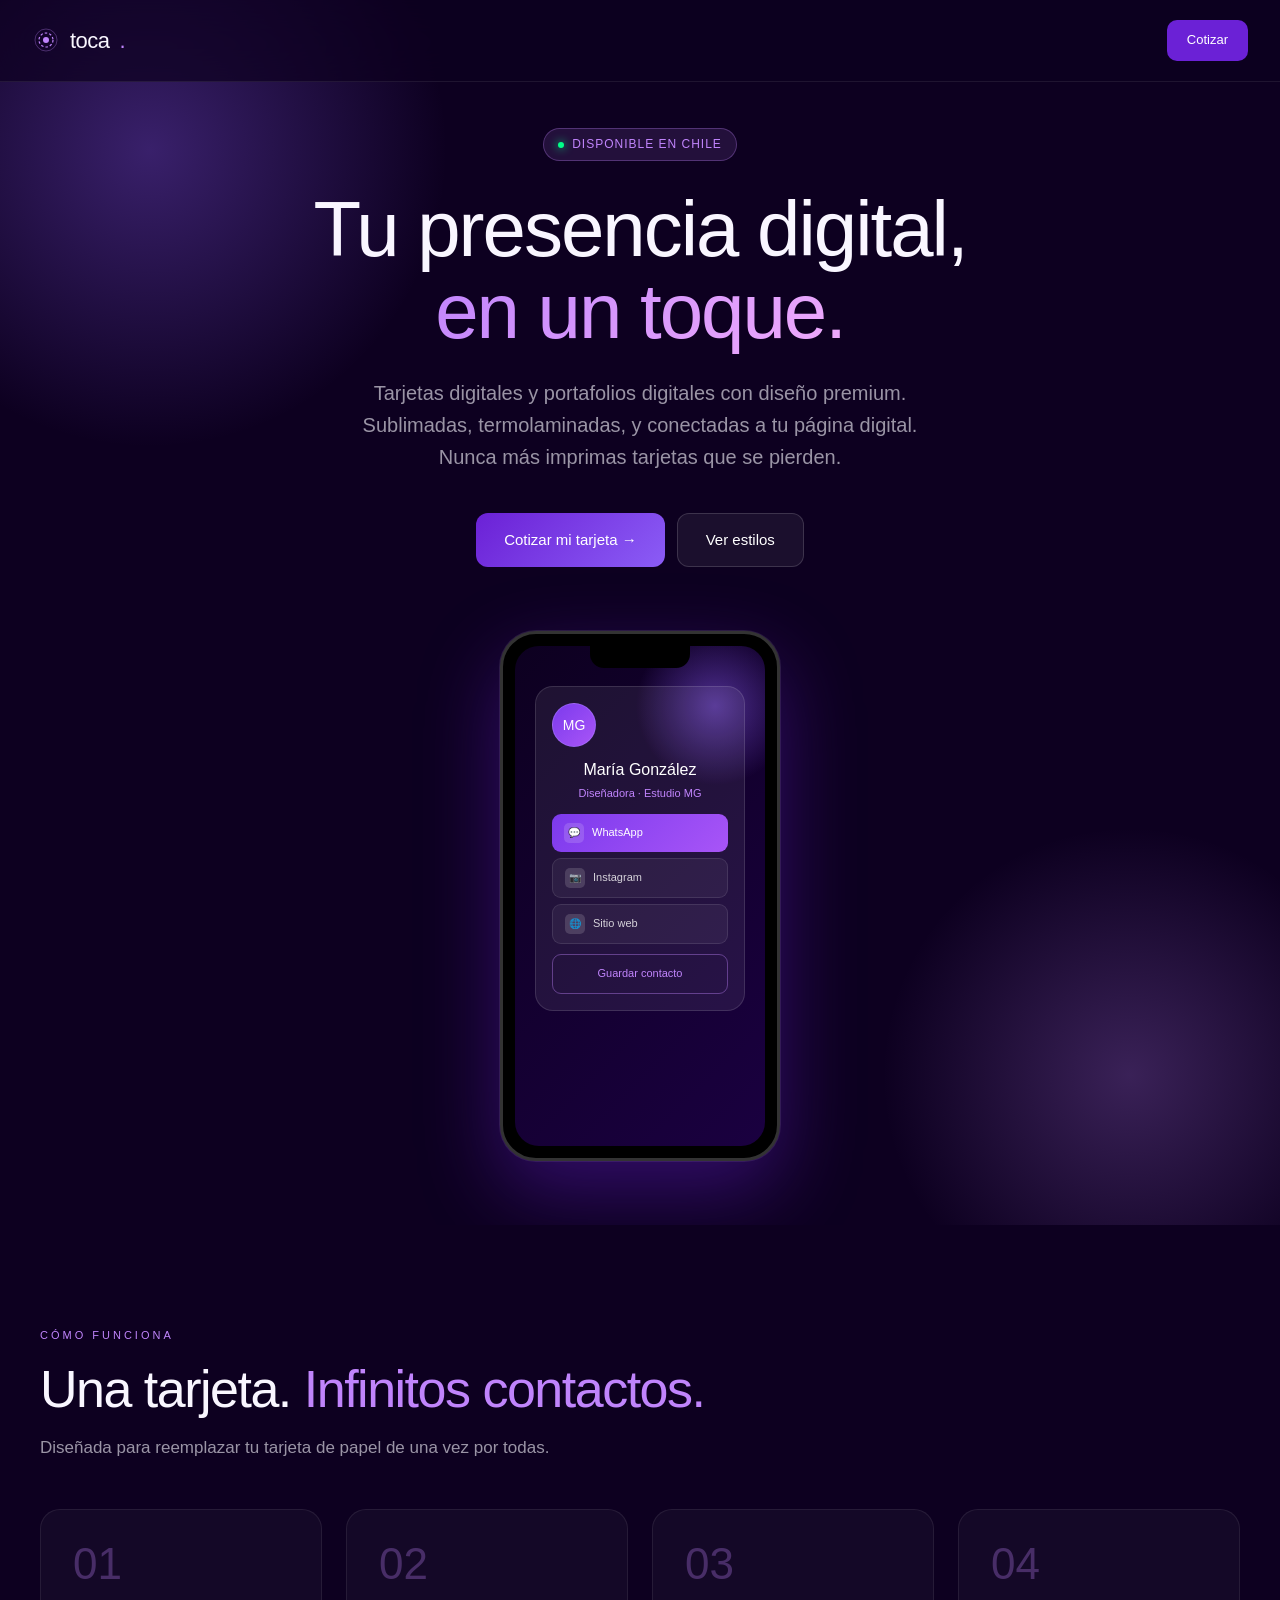
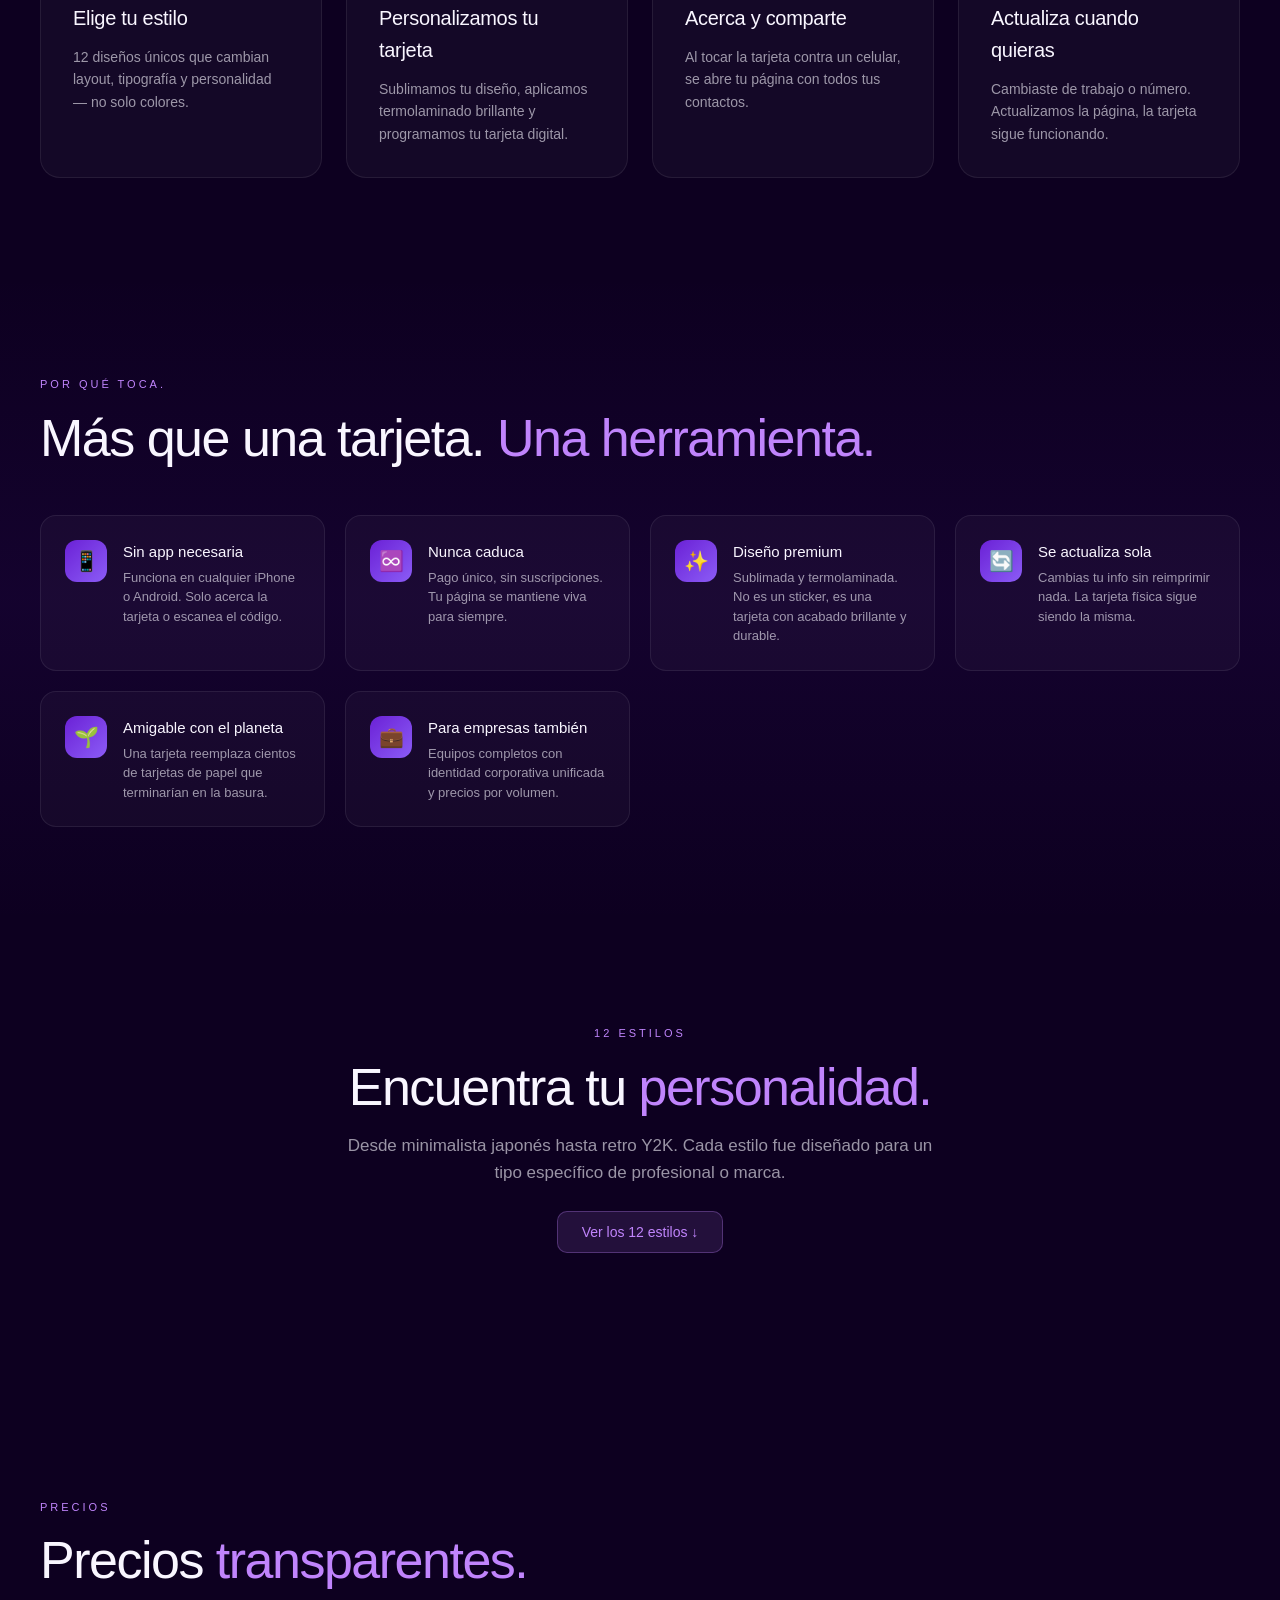
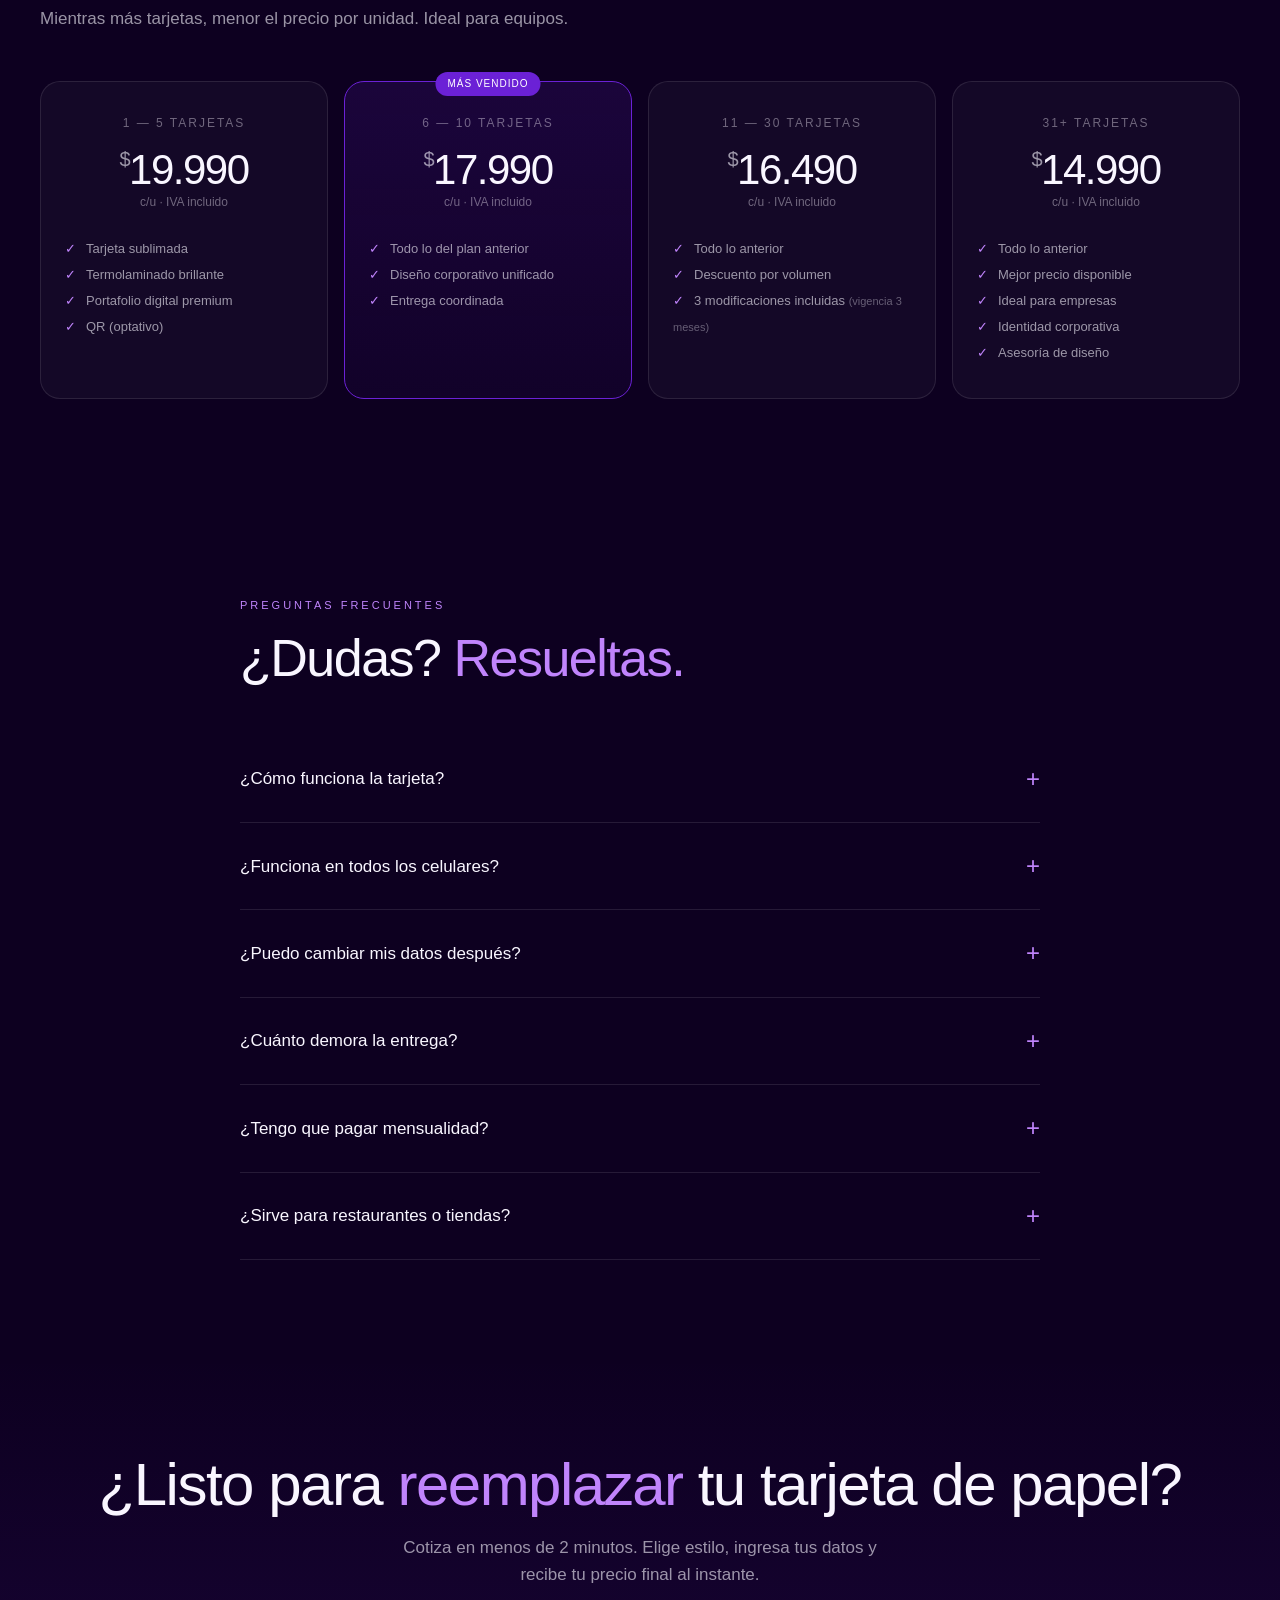
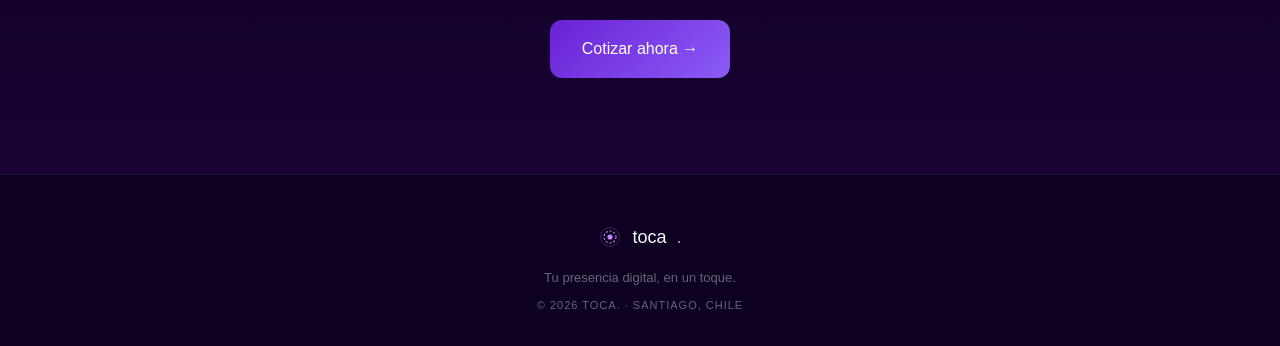
==== index.html @ f455996f "Primer despliegue de toca." ====
<!DOCTYPE html>
<html lang="es">
<head>
<meta charset="UTF-8">
<meta name="viewport" content="width=device-width, initial-scale=1.0">
<title>toca. — Tu presencia digital, en un toque</title>
<meta name="description" content="Tarjetas digitales y portafolios digitales con diseño premium. Sublimadas, termolaminadas. Nunca más imprimas tarjetas que se pierden.">
<style>
*{box-sizing:border-box;margin:0;padding:0}
:root{
  --bg:#0d0020;
  --bg-2:#1a0040;
  --bg-3:#2d0060;
  --purple:#6B21D6;
  --purple-light:#c084fc;
  --lavender:#e9d5ff;
  --mist:#f9f6ff;
  --text:#f9f6ff;
  --text-muted:rgba(249,246,255,0.6);
  --text-dim:rgba(249,246,255,0.4);
}
html{scroll-behavior:smooth}
body{font-family:-apple-system,BlinkMacSystemFont,'Segoe UI',sans-serif;background:var(--bg);color:var(--text);line-height:1.6;overflow-x:hidden}
a{color:inherit;text-decoration:none}

/* NAV */
nav{position:fixed;top:0;left:0;right:0;z-index:100;padding:1.25rem 2rem;display:flex;justify-content:space-between;align-items:center;background:rgba(13,0,32,0.7);backdrop-filter:blur(20px);-webkit-backdrop-filter:blur(20px);border-bottom:0.5px solid rgba(255,255,255,0.08)}
.logo{display:flex;align-items:center;gap:10px;font-size:22px;font-weight:500;letter-spacing:-0.5px}
.logo-mark{width:28px;height:28px;position:relative;display:flex;align-items:center;justify-content:center}
.logo-mark svg{width:100%;height:100%}
.logo-dot{color:var(--purple-light)}
.nav-btn{padding:10px 20px;border-radius:10px;background:var(--purple);color:#fff;font-size:13px;font-weight:500;cursor:pointer;border:none;transition:background 0.2s}
.nav-btn:hover{background:#5b1cb8}

/* HERO */
.hero{min-height:100vh;display:flex;align-items:center;justify-content:center;padding:8rem 2rem 4rem;position:relative;overflow:hidden}
.hero-orb1{position:absolute;width:600px;height:600px;border-radius:50%;background:radial-gradient(circle,rgba(139,92,246,0.35) 0%,transparent 70%);top:-150px;left:-150px;pointer-events:none}
.hero-orb2{position:absolute;width:500px;height:500px;border-radius:50%;background:radial-gradient(circle,rgba(192,132,252,0.25) 0%,transparent 70%);bottom:-100px;right:-100px;pointer-events:none}
.hero-content{max-width:900px;text-align:center;position:relative;z-index:2}
.hero-badge{display:inline-flex;align-items:center;gap:8px;padding:6px 14px;border-radius:20px;background:rgba(192,132,252,0.12);border:1px solid rgba(192,132,252,0.3);font-size:12px;color:var(--purple-light);letter-spacing:1px;text-transform:uppercase;margin-bottom:1.75rem}
.hero-badge span{width:6px;height:6px;border-radius:50%;background:#00ff88;box-shadow:0 0 10px #00ff88}
.hero h1{font-size:clamp(42px,7vw,78px);font-weight:500;letter-spacing:-2px;line-height:1.05;margin-bottom:1.5rem}
.hero h1 em{font-style:normal;background:linear-gradient(135deg,var(--purple-light) 0%,#f0abfc 100%);-webkit-background-clip:text;-webkit-text-fill-color:transparent;background-clip:text}
.hero-sub{font-size:clamp(16px,2vw,20px);color:var(--text-muted);max-width:600px;margin:0 auto 2.5rem;line-height:1.6}
.hero-cta{display:inline-flex;gap:12px;flex-wrap:wrap;justify-content:center}
.btn-primary{padding:14px 28px;border-radius:12px;background:linear-gradient(135deg,var(--purple),#8b5cf6);color:#fff;font-size:15px;font-weight:500;cursor:pointer;border:none;transition:transform 0.2s;display:inline-flex;align-items:center;gap:8px}
.btn-primary:hover{transform:translateY(-2px)}
.btn-secondary{padding:14px 28px;border-radius:12px;background:rgba(255,255,255,0.06);color:#fff;font-size:15px;font-weight:500;cursor:pointer;border:1px solid rgba(255,255,255,0.15);transition:background 0.2s}
.btn-secondary:hover{background:rgba(255,255,255,0.1)}

/* DEMO CARD */
.hero-demo{margin-top:4rem;position:relative;display:flex;justify-content:center}
.phone{width:280px;background:#000;border-radius:36px;padding:12px;border:3px solid #333;box-shadow:0 30px 80px rgba(107,33,214,0.4),0 0 0 1px rgba(255,255,255,0.1)}
.phone-screen{background:linear-gradient(135deg,#0d0020,#1a0040);border-radius:24px;overflow:hidden;min-height:500px;position:relative}
.phone-notch{position:absolute;top:0;left:50%;transform:translateX(-50%);width:100px;height:22px;background:#000;border-radius:0 0 14px 14px;z-index:3}
.phone-content{padding:40px 20px 24px;position:relative}
.phone-orb{position:absolute;width:160px;height:160px;border-radius:50%;background:radial-gradient(circle,rgba(139,92,246,0.5) 0%,transparent 70%);top:-20px;right:-30px}
.phone-card{background:rgba(255,255,255,0.07);border:1px solid rgba(255,255,255,0.12);border-radius:18px;padding:16px;position:relative;z-index:2}
.phone-av{width:44px;height:44px;border-radius:50%;background:linear-gradient(135deg,#7c3aed,#a855f7);display:flex;align-items:center;justify-content:center;font-size:14px;font-weight:500;color:#fff;margin-bottom:10px;border:1.5px solid rgba(167,139,250,0.4)}
.phone-name{font-size:16px;font-weight:500;color:#fff;margin-bottom:2px}
.phone-role{font-size:11px;color:var(--purple-light);margin-bottom:12px}
.phone-btn{display:flex;align-items:center;gap:8px;padding:9px 12px;border-radius:9px;background:linear-gradient(135deg,#7c3aed,#a855f7);color:#fff;font-size:11px;margin-bottom:6px}
.phone-btn2{display:flex;align-items:center;gap:8px;padding:9px 12px;border-radius:9px;background:rgba(255,255,255,0.05);border:1px solid rgba(255,255,255,0.1);color:rgba(255,255,255,0.8);font-size:11px;margin-bottom:6px}
.phone-icon{width:20px;height:20px;border-radius:5px;background:rgba(255,255,255,0.15);display:flex;align-items:center;justify-content:center;font-size:10px}
.phone-save{margin-top:10px;padding:10px;border-radius:9px;border:1px solid rgba(192,132,252,0.4);color:var(--purple-light);font-size:11px;text-align:center}

/* SECTIONS */
section{padding:6rem 2rem;position:relative}
.container{max-width:1200px;margin:0 auto}
.section-label{display:inline-block;font-size:11px;color:var(--purple-light);letter-spacing:3px;text-transform:uppercase;margin-bottom:1rem;font-weight:500}
.section-title{font-size:clamp(32px,5vw,52px);font-weight:500;letter-spacing:-1.5px;line-height:1.1;margin-bottom:1rem}
.section-title em{font-style:normal;color:var(--purple-light)}
.section-sub{font-size:17px;color:var(--text-muted);max-width:600px;line-height:1.6;margin-bottom:3rem}

/* COMO FUNCIONA */
.how-grid{display:grid;grid-template-columns:repeat(auto-fit,minmax(240px,1fr));gap:1.5rem;margin-top:3rem}
.step{background:rgba(255,255,255,0.03);border:1px solid rgba(255,255,255,0.08);border-radius:20px;padding:2rem;position:relative;transition:all 0.3s}
.step:hover{border-color:rgba(192,132,252,0.3);transform:translateY(-4px)}
.step-num{font-size:44px;font-weight:300;color:var(--purple-light);opacity:0.3;line-height:1;margin-bottom:1rem}
.step h3{font-size:20px;font-weight:500;margin-bottom:0.75rem;letter-spacing:-0.3px}
.step p{font-size:14px;color:var(--text-muted);line-height:1.6}

/* BENEFICIOS */
.benefits{background:linear-gradient(180deg,transparent 0%,rgba(107, 33, 214, 0.08) 50%,transparent 100%)}
.benefits-grid{display:grid;grid-template-columns:repeat(auto-fit,minmax(280px,1fr));gap:1.25rem;margin-top:3rem}
.benefit{display:flex;gap:16px;padding:1.5rem;background:rgba(255,255,255,0.03);border:1px solid rgba(255,255,255,0.08);border-radius:16px}
.benefit-icon{width:42px;height:42px;border-radius:12px;background:linear-gradient(135deg,var(--purple),#8b5cf6);display:flex;align-items:center;justify-content:center;font-size:20px;flex-shrink:0}
.benefit h4{font-size:15px;font-weight:500;margin-bottom:4px}
.benefit p{font-size:13px;color:var(--text-muted);line-height:1.5}

/* ESTILOS PREVIEW */
.styles-intro{text-align:center;margin-bottom:3rem}
.styles-intro .section-title,.styles-intro .section-sub{margin-left:auto;margin-right:auto}
.styles-intro .section-sub{margin-bottom:0}
.styles-grid{display:grid;grid-template-columns:repeat(auto-fill,minmax(160px,1fr));gap:1rem}
.style-card{aspect-ratio:3/4;border-radius:16px;overflow:hidden;position:relative;cursor:pointer;border:1px solid rgba(255,255,255,0.08);transition:all 0.3s;display:flex;align-items:flex-end;padding:1rem}
.style-card:hover{transform:translateY(-4px);border-color:var(--purple-light)}
.style-card::after{content:'';position:absolute;inset:0;background:linear-gradient(180deg,transparent 40%,rgba(0,0,0,0.75));pointer-events:none}
.style-num{position:absolute;top:12px;left:14px;font-size:10px;letter-spacing:2px;z-index:2;opacity:0.7}
.style-label{position:relative;z-index:2;font-size:13px;font-weight:500}
.s1{background:linear-gradient(135deg,#0d0020,#2d0060)}
.s2{background:#f7f500;color:#000}
.s3{background:#fafaf8;color:#1a1a1a}
.s4{background:linear-gradient(160deg,#0a0a2e,#1a0a3e)}
.s5{background:linear-gradient(160deg,#1c0f00,#3d1f00)}
.s6{background:#1e3a8a}
.s7{background:#f5f0e8;color:#1a1a1a}
.s8{background:linear-gradient(135deg,#fef3f7,#e0e7ff);color:#3730a3}
.s9{background:#0a0a0a;color:#00ff41;font-family:monospace}
.s10{background:#0f0f0f;color:#d4af37}
.s11{background:#fef3f7;color:#1a1a1a}
.s12{background:linear-gradient(135deg,#4c1d95,#ec4899)}
.s2 .style-num,.s3 .style-num,.s7 .style-num,.s8 .style-num,.s11 .style-num{color:rgba(0,0,0,0.5)}
.styles-toggle{display:inline-flex;align-items:center;gap:8px;padding:12px 24px;border-radius:10px;background:rgba(192,132,252,0.12);border:1px solid rgba(192,132,252,0.3);color:var(--purple-light);font-size:14px;font-weight:500;cursor:pointer;margin-top:1.5rem;transition:all 0.2s}
.styles-toggle:hover{background:rgba(192,132,252,0.2)}
.styles-cta{text-align:center;margin-top:3rem}

/* PRECIOS */
.pricing-grid{display:grid;grid-template-columns:repeat(auto-fit,minmax(220px,1fr));gap:1rem;margin-top:3rem}
.price-card{background:rgba(255,255,255,0.03);border:1px solid rgba(255,255,255,0.1);border-radius:20px;padding:2rem 1.5rem;text-align:center;transition:all 0.3s;position:relative}
.price-card:hover{border-color:rgba(192,132,252,0.4);transform:translateY(-4px)}
.price-card.featured{border:1.5px solid var(--purple);background:linear-gradient(180deg,rgba(107,33,214,0.15),rgba(107,33,214,0.05))}
.price-badge{position:absolute;top:-10px;left:50%;transform:translateX(-50%);background:var(--purple);color:#fff;font-size:10px;padding:4px 12px;border-radius:20px;font-weight:500;letter-spacing:1px;text-transform:uppercase}
.price-range{font-size:12px;color:var(--text-dim);letter-spacing:2px;text-transform:uppercase;margin-bottom:1rem}
.price-num{font-size:42px;font-weight:500;letter-spacing:-1.5px;margin-bottom:2px;line-height:1}
.price-num .currency{font-size:20px;color:var(--text-muted);vertical-align:top}
.price-unit{font-size:12px;color:var(--text-dim);margin-bottom:1.5rem}
.price-features{list-style:none;text-align:left;font-size:13px;color:var(--text-muted);line-height:2}
.price-features li::before{content:'✓';color:var(--purple-light);margin-right:10px;font-weight:500}

/* FAQ */
.faq-item{border-bottom:0.5px solid rgba(255,255,255,0.1);padding:1.5rem 0;cursor:pointer}
.faq-q{display:flex;justify-content:space-between;align-items:center;font-size:17px;font-weight:500}
.faq-q::after{content:'+';font-size:24px;color:var(--purple-light);font-weight:300;transition:transform 0.2s}
.faq-item.open .faq-q::after{transform:rotate(45deg)}
.faq-a{font-size:14px;color:var(--text-muted);line-height:1.7;max-height:0;overflow:hidden;transition:max-height 0.3s;margin-top:0}
.faq-item.open .faq-a{max-height:200px;margin-top:12px}

/* CTA FINAL */
.cta-final{text-align:center;padding:6rem 2rem;background:linear-gradient(180deg,transparent 0%,rgba(107,33,214,0.12) 100%)}
.cta-final h2{font-size:clamp(36px,6vw,60px);font-weight:500;letter-spacing:-1.5px;line-height:1.1;margin-bottom:1rem}
.cta-final h2 em{font-style:normal;color:var(--purple-light)}
.cta-final p{font-size:17px;color:var(--text-muted);max-width:500px;margin:0 auto 2rem}

/* FOOTER */
footer{padding:3rem 2rem 2rem;border-top:0.5px solid rgba(255,255,255,0.08);text-align:center}
.footer-logo{display:inline-flex;align-items:center;gap:10px;font-size:18px;font-weight:500;margin-bottom:1rem}
.footer-text{font-size:13px;color:var(--text-dim);margin-bottom:8px}
.footer-copy{font-size:11px;color:var(--text-dim);letter-spacing:1px;text-transform:uppercase}

@media(max-width:640px){
  nav{padding:1rem 1.25rem}
  .phone{width:240px}
  section{padding:4rem 1.25rem}
}
</style>
</head>
<body>

<nav>
  <div class="logo">
    <div class="logo-mark">
      <svg viewBox="0 0 28 28" fill="none">
        <circle cx="14" cy="14" r="3" fill="#c084fc"/>
        <circle cx="14" cy="14" r="7" fill="none" stroke="#c084fc" stroke-width="1.2" stroke-dasharray="2.5 2"/>
        <circle cx="14" cy="14" r="11" fill="none" stroke="#c084fc" stroke-width="0.8" opacity="0.4"/>
      </svg>
    </div>
    toca<span class="logo-dot">.</span>
  </div>
  <a href="#cotizar" class="nav-btn">Cotizar</a>
</nav>

<section class="hero">
  <div class="hero-orb1"></div>
  <div class="hero-orb2"></div>
  <div class="hero-content">
    <div class="hero-badge"><span></span>Disponible en Chile</div>
    <h1>Tu presencia digital,<br><em>en un toque.</em></h1>
    <p class="hero-sub">Tarjetas digitales y portafolios digitales con diseño premium. Sublimadas, termolaminadas, y conectadas a tu página digital. Nunca más imprimas tarjetas que se pierden.</p>
    <div class="hero-cta">
      <a href="#cotizar" class="btn-primary">Cotizar mi tarjeta →</a>
      <a href="#estilos" class="btn-secondary">Ver estilos</a>
    </div>
    <div class="hero-demo">
      <div class="phone">
        <div class="phone-screen">
          <div class="phone-notch"></div>
          <div class="phone-content">
            <div class="phone-orb"></div>
            <div class="phone-card">
              <div class="phone-av">MG</div>
              <div class="phone-name">María González</div>
              <div class="phone-role">Diseñadora · Estudio MG</div>
              <div class="phone-btn"><div class="phone-icon">💬</div>WhatsApp</div>
              <div class="phone-btn2"><div class="phone-icon">📷</div>Instagram</div>
              <div class="phone-btn2"><div class="phone-icon">🌐</div>Sitio web</div>
              <div class="phone-save">Guardar contacto</div>
            </div>
          </div>
        </div>
      </div>
    </div>
  </div>
</section>

<section id="como-funciona">
  <div class="container">
    <div class="section-label">Cómo funciona</div>
    <h2 class="section-title">Una tarjeta. <em>Infinitos contactos.</em></h2>
    <p class="section-sub">Diseñada para reemplazar tu tarjeta de papel de una vez por todas.</p>
    <div class="how-grid">
      <div class="step">
        <div class="step-num">01</div>
        <h3>Elige tu estilo</h3>
        <p>12 diseños únicos que cambian layout, tipografía y personalidad — no solo colores.</p>
      </div>
      <div class="step">
        <div class="step-num">02</div>
        <h3>Personalizamos tu tarjeta</h3>
        <p>Sublimamos tu diseño, aplicamos termolaminado brillante y programamos tu tarjeta digital.</p>
      </div>
      <div class="step">
        <div class="step-num">03</div>
        <h3>Acerca y comparte</h3>
        <p>Al tocar la tarjeta contra un celular, se abre tu página con todos tus contactos.</p>
      </div>
      <div class="step">
        <div class="step-num">04</div>
        <h3>Actualiza cuando quieras</h3>
        <p>Cambiaste de trabajo o número. Actualizamos la página, la tarjeta sigue funcionando.</p>
      </div>
    </div>
  </div>
</section>

<section class="benefits">
  <div class="container">
    <div class="section-label">Por qué toca.</div>
    <h2 class="section-title">Más que una tarjeta. <em>Una herramienta.</em></h2>
    <div class="benefits-grid">
      <div class="benefit">
        <div class="benefit-icon">📱</div>
        <div><h4>Sin app necesaria</h4><p>Funciona en cualquier iPhone o Android. Solo acerca la tarjeta o escanea el código.</p></div>
      </div>
      <div class="benefit">
        <div class="benefit-icon">♾️</div>
        <div><h4>Nunca caduca</h4><p>Pago único, sin suscripciones. Tu página se mantiene viva para siempre.</p></div>
      </div>
      <div class="benefit">
        <div class="benefit-icon">✨</div>
        <div><h4>Diseño premium</h4><p>Sublimada y termolaminada. No es un sticker, es una tarjeta con acabado brillante y durable.</p></div>
      </div>
      <div class="benefit">
        <div class="benefit-icon">🔄</div>
        <div><h4>Se actualiza sola</h4><p>Cambias tu info sin reimprimir nada. La tarjeta física sigue siendo la misma.</p></div>
      </div>
      <div class="benefit">
        <div class="benefit-icon">🌱</div>
        <div><h4>Amigable con el planeta</h4><p>Una tarjeta reemplaza cientos de tarjetas de papel que terminarían en la basura.</p></div>
      </div>
      <div class="benefit">
        <div class="benefit-icon">💼</div>
        <div><h4>Para empresas también</h4><p>Equipos completos con identidad corporativa unificada y precios por volumen.</p></div>
      </div>
    </div>
  </div>
</section>

<section id="estilos">
  <div class="container">
    <div class="styles-intro">
      <div class="section-label">12 estilos</div>
      <h2 class="section-title">Encuentra tu <em>personalidad.</em></h2>
      <p class="section-sub">Desde minimalista japonés hasta retro Y2K. Cada estilo fue diseñado para un tipo específico de profesional o marca.</p>
      <button class="styles-toggle" onclick="toggleStyles()" id="styles-toggle-btn">Ver los 12 estilos ↓</button>
    </div>
    <div class="styles-grid" id="styles-grid" style="display:none;margin-top:2rem;">
      <div class="style-card s1" data-style="01_dark_glass.html"><span class="style-num">01</span><span class="style-label">Dark Glass</span></div>
      <div class="style-card s2" data-style="02_neobrutalist.html"><span class="style-num">02</span><span class="style-label" style="color:#000;">Neobrutalist</span></div>
      <div class="style-card s3" data-style="03_japanese.html"><span class="style-num">03</span><span class="style-label" style="color:#1a1a1a;">Japonés</span></div>
      <div class="style-card s4" data-style="04_retro_y2k.html"><span class="style-num">04</span><span class="style-label" style="color:#00ffff;">Retro Y2K</span></div>
      <div class="style-card s5" data-style="05_warm_organic.html"><span class="style-num">05</span><span class="style-label" style="color:#fef3c7;">Warm Organic</span></div>
      <div class="style-card s6" data-style="06_corporate.html"><span class="style-num">06</span><span class="style-label">Corporate</span></div>
      <div class="style-card s7" data-style="07_editorial.html"><span class="style-num">07</span><span class="style-label" style="color:#1a1a1a;font-family:Georgia,serif;font-style:italic;">Editorial</span></div>
      <div class="style-card s8" data-style="08_glass_light.html"><span class="style-num">08</span><span class="style-label" style="color:#3730a3;">Glass Light</span></div>
      <div class="style-card s9" data-style="09_terminal.html"><span class="style-num">09</span><span class="style-label">&gt; Terminal</span></div>
      <div class="style-card s10" data-style="10_luxury.html"><span class="style-num">10</span><span class="style-label" style="letter-spacing:2px;text-transform:uppercase;">Luxury</span></div>
      <div class="style-card s11" data-style="11_playful.html"><span class="style-num">11</span><span class="style-label" style="color:#1a1a1a;font-weight:700;">★ Playful</span></div>
      <div class="style-card s12" data-style="12_photography.html"><span class="style-num">12</span><span class="style-label">Fotografía</span></div>
    </div>
    <div class="styles-cta" id="styles-cta" style="display:none;">
      <a href="cotizar.html" class="btn-primary">Elegir mi estilo →</a>
    </div>
  </div>
</section>

<section id="precios">
  <div class="container">
    <div class="section-label">Precios</div>
    <h2 class="section-title">Precios <em>transparentes.</em></h2>
    <p class="section-sub">Mientras más tarjetas, menor el precio por unidad. Ideal para equipos.</p>
    <div class="pricing-grid">
      <div class="price-card">
        <div class="price-range">1 — 5 tarjetas</div>
        <div class="price-num"><span class="currency">$</span>19.990</div>
        <div class="price-unit">c/u · IVA incluido</div>
        <ul class="price-features">
          <li>Tarjeta sublimada</li>
          <li>Termolaminado brillante</li>
          <li>Portafolio digital premium</li>
          <li>QR (optativo)</li>
        </ul>
      </div>
      <div class="price-card featured">
        <div class="price-badge">Más vendido</div>
        <div class="price-range">6 — 10 tarjetas</div>
        <div class="price-num"><span class="currency">$</span>17.990</div>
        <div class="price-unit">c/u · IVA incluido</div>
        <ul class="price-features">
          <li>Todo lo del plan anterior</li>
          <li>Diseño corporativo unificado</li>
          <li>Entrega coordinada</li>
        </ul>
      </div>
      <div class="price-card">
        <div class="price-range">11 — 30 tarjetas</div>
        <div class="price-num"><span class="currency">$</span>16.490</div>
        <div class="price-unit">c/u · IVA incluido</div>
        <ul class="price-features">
          <li>Todo lo anterior</li>
          <li>Descuento por volumen</li>
          <li>3 modificaciones incluidas <span style="font-size:11px;opacity:0.6;">(vigencia 3 meses)</span></li>
        </ul>
      </div>
      <div class="price-card">
        <div class="price-range">31+ tarjetas</div>
        <div class="price-num"><span class="currency">$</span>14.990</div>
        <div class="price-unit">c/u · IVA incluido</div>
        <ul class="price-features">
          <li>Todo lo anterior</li>
          <li>Mejor precio disponible</li>
          <li>Ideal para empresas</li>
          <li>Identidad corporativa</li>
          <li>Asesoría de diseño</li>
        </ul>
      </div>
    </div>
  </div>
</section>

<section id="faq">
  <div class="container" style="max-width:800px">
    <div class="section-label">Preguntas frecuentes</div>
    <h2 class="section-title">¿Dudas? <em>Resueltas.</em></h2>
    <div style="margin-top:3rem">
      <div class="faq-item">
        <div class="faq-q">¿Cómo funciona la tarjeta?</div>
        <div class="faq-a">Cuando alguien acerca su celular a tu tarjeta, se abre tu portafolio digital en el navegador automáticamente. No necesita app, ni configuración especial. Si prefieres, también incluye un código QR optativo que funciona con la cámara del celular.</div>
      </div>
      <div class="faq-item">
        <div class="faq-q">¿Funciona en todos los celulares?</div>
        <div class="faq-a">Funciona en iPhone desde el modelo 7 y en prácticamente todos los Android modernos. Si el celular no es compatible, la tarjeta incluye un QR optativo que funciona con la cámara.</div>
      </div>
      <div class="faq-item">
        <div class="faq-q">¿Puedo cambiar mis datos después?</div>
        <div class="faq-a">Sí. Actualizamos tu página cuando lo necesites. La tarjeta física sigue siendo la misma. Cambios simples cuestan $3.000, cambios medios $5.000-$8.000. También ofrecemos un pase anual de cambios ilimitados.</div>
      </div>
      <div class="faq-item">
        <div class="faq-q">¿Cuánto demora la entrega?</div>
        <div class="faq-a">Entre 3 y 5 días hábiles desde que confirmas el diseño. Envíos a todo Chile por courier.</div>
      </div>
      <div class="faq-item">
        <div class="faq-q">¿Tengo que pagar mensualidad?</div>
        <div class="faq-a">No. El precio es pago único. Tu página digital vive para siempre sin costos adicionales.</div>
      </div>
      <div class="faq-item">
        <div class="faq-q">¿Sirve para restaurantes o tiendas?</div>
        <div class="faq-a">Sí. Tenemos estilos específicos para gastronomía con opciones de carta digital, reservas y ubicación. Consulta con nosotros la configuración que necesitas.</div>
      </div>
    </div>
  </div>
</section>

<section id="cotizar" class="cta-final">
  <div class="container">
    <h2>¿Listo para <em>reemplazar</em> tu tarjeta de papel?</h2>
    <p>Cotiza en menos de 2 minutos. Elige estilo, ingresa tus datos y recibe tu precio final al instante.</p>
    <a href="cotizar.html" class="btn-primary" style="font-size:16px;padding:16px 32px">Cotizar ahora →</a>
  </div>
</section>

<footer>
  <div class="footer-logo">
    <div class="logo-mark" style="width:24px;height:24px">
      <svg viewBox="0 0 28 28" fill="none">
        <circle cx="14" cy="14" r="3" fill="#c084fc"/>
        <circle cx="14" cy="14" r="7" fill="none" stroke="#c084fc" stroke-width="1.2" stroke-dasharray="2.5 2"/>
        <circle cx="14" cy="14" r="11" fill="none" stroke="#c084fc" stroke-width="0.8" opacity="0.4"/>
      </svg>
    </div>
    toca<span class="logo-dot">.</span>
  </div>
  <div class="footer-text">Tu presencia digital, en un toque.</div>
  <div class="footer-copy">© 2026 toca. · Santiago, Chile</div>
</footer>

<script>
document.querySelectorAll('.faq-item').forEach(item=>{
  item.addEventListener('click',()=>item.classList.toggle('open'));
});
document.querySelectorAll('.style-card').forEach(card=>{
  card.addEventListener('click',()=>{
    const style = card.getAttribute('data-style');
    window.location.href='cotizar.html?style=' + style;
  });
});
function toggleStyles(){
  const grid=document.getElementById('styles-grid');
  const cta=document.getElementById('styles-cta');
  const btn=document.getElementById('styles-toggle-btn');
  const isOpen=grid.style.display!=='none';
  grid.style.display=isOpen?'none':'grid';
  cta.style.display=isOpen?'none':'block';
  btn.textContent=isOpen?'Ver los 12 estilos ↓':'Ocultar estilos ↑';
}
</script>

</body>
</html>
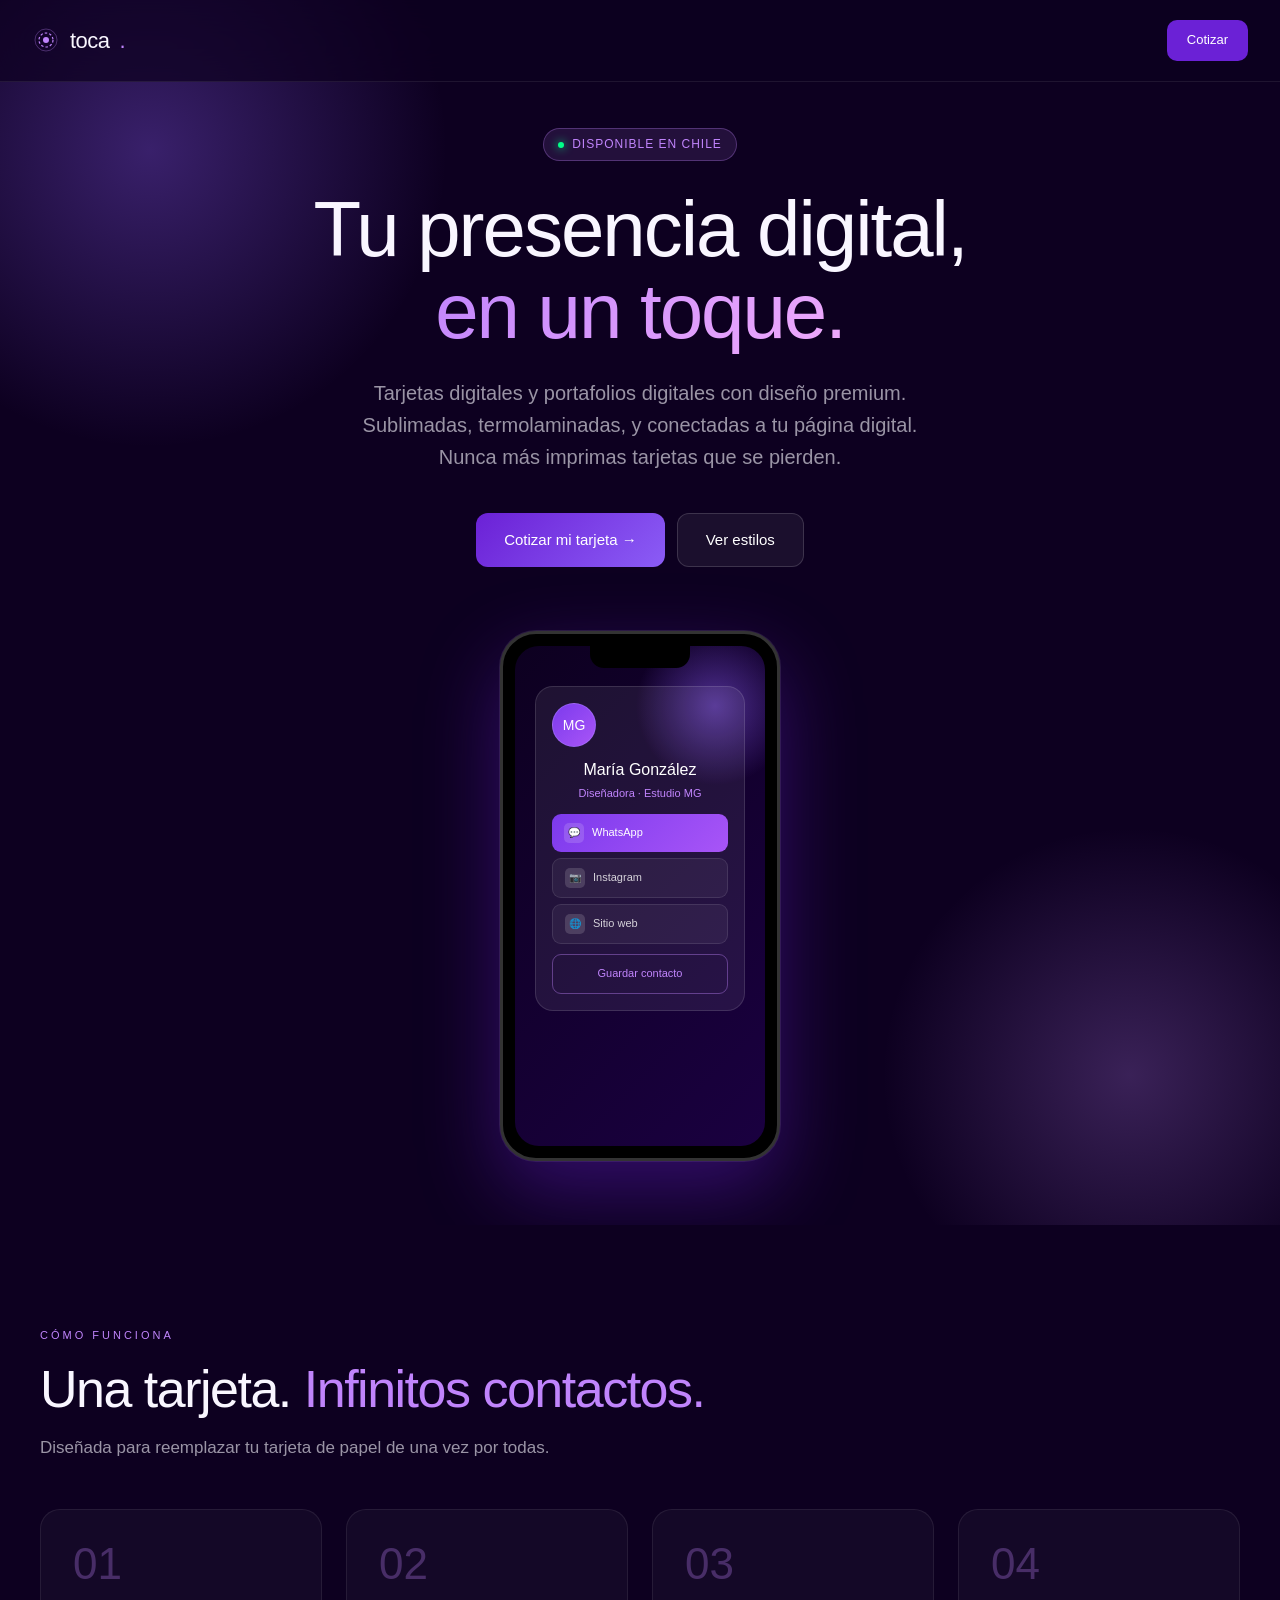
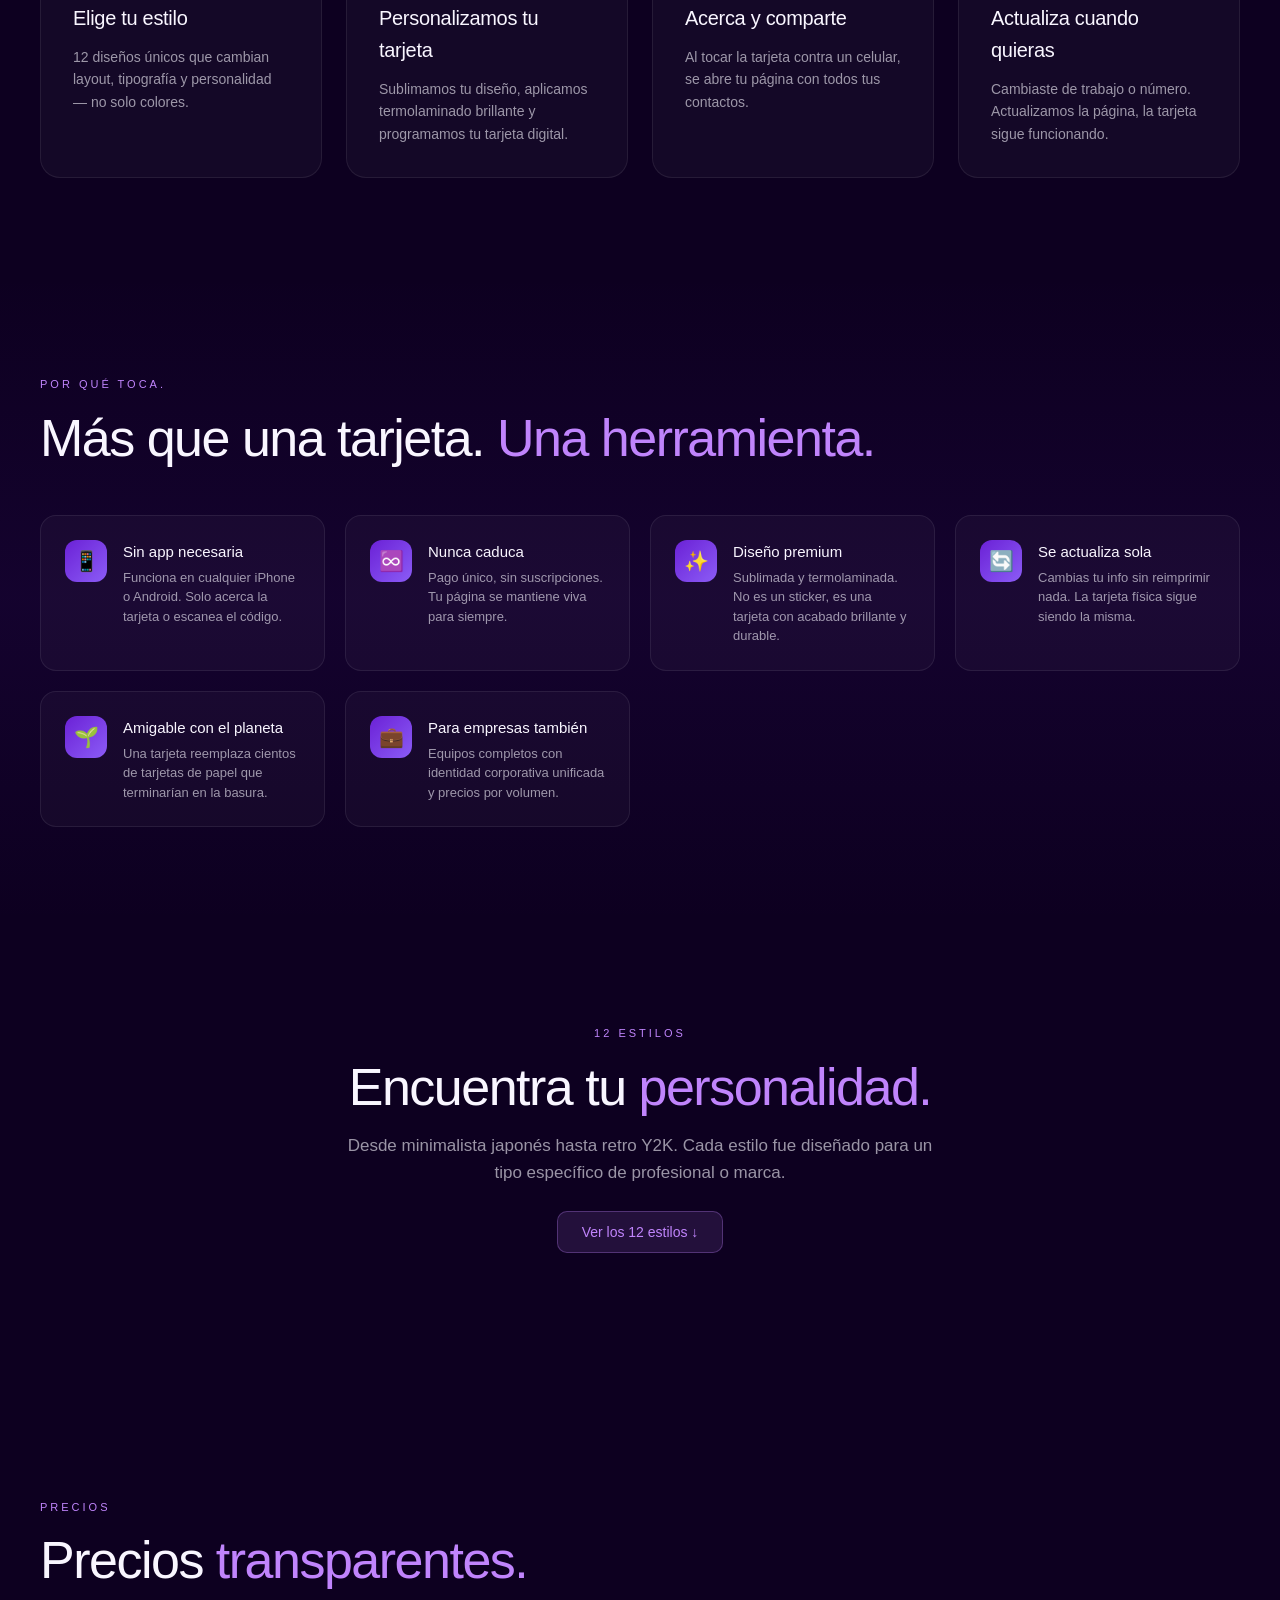
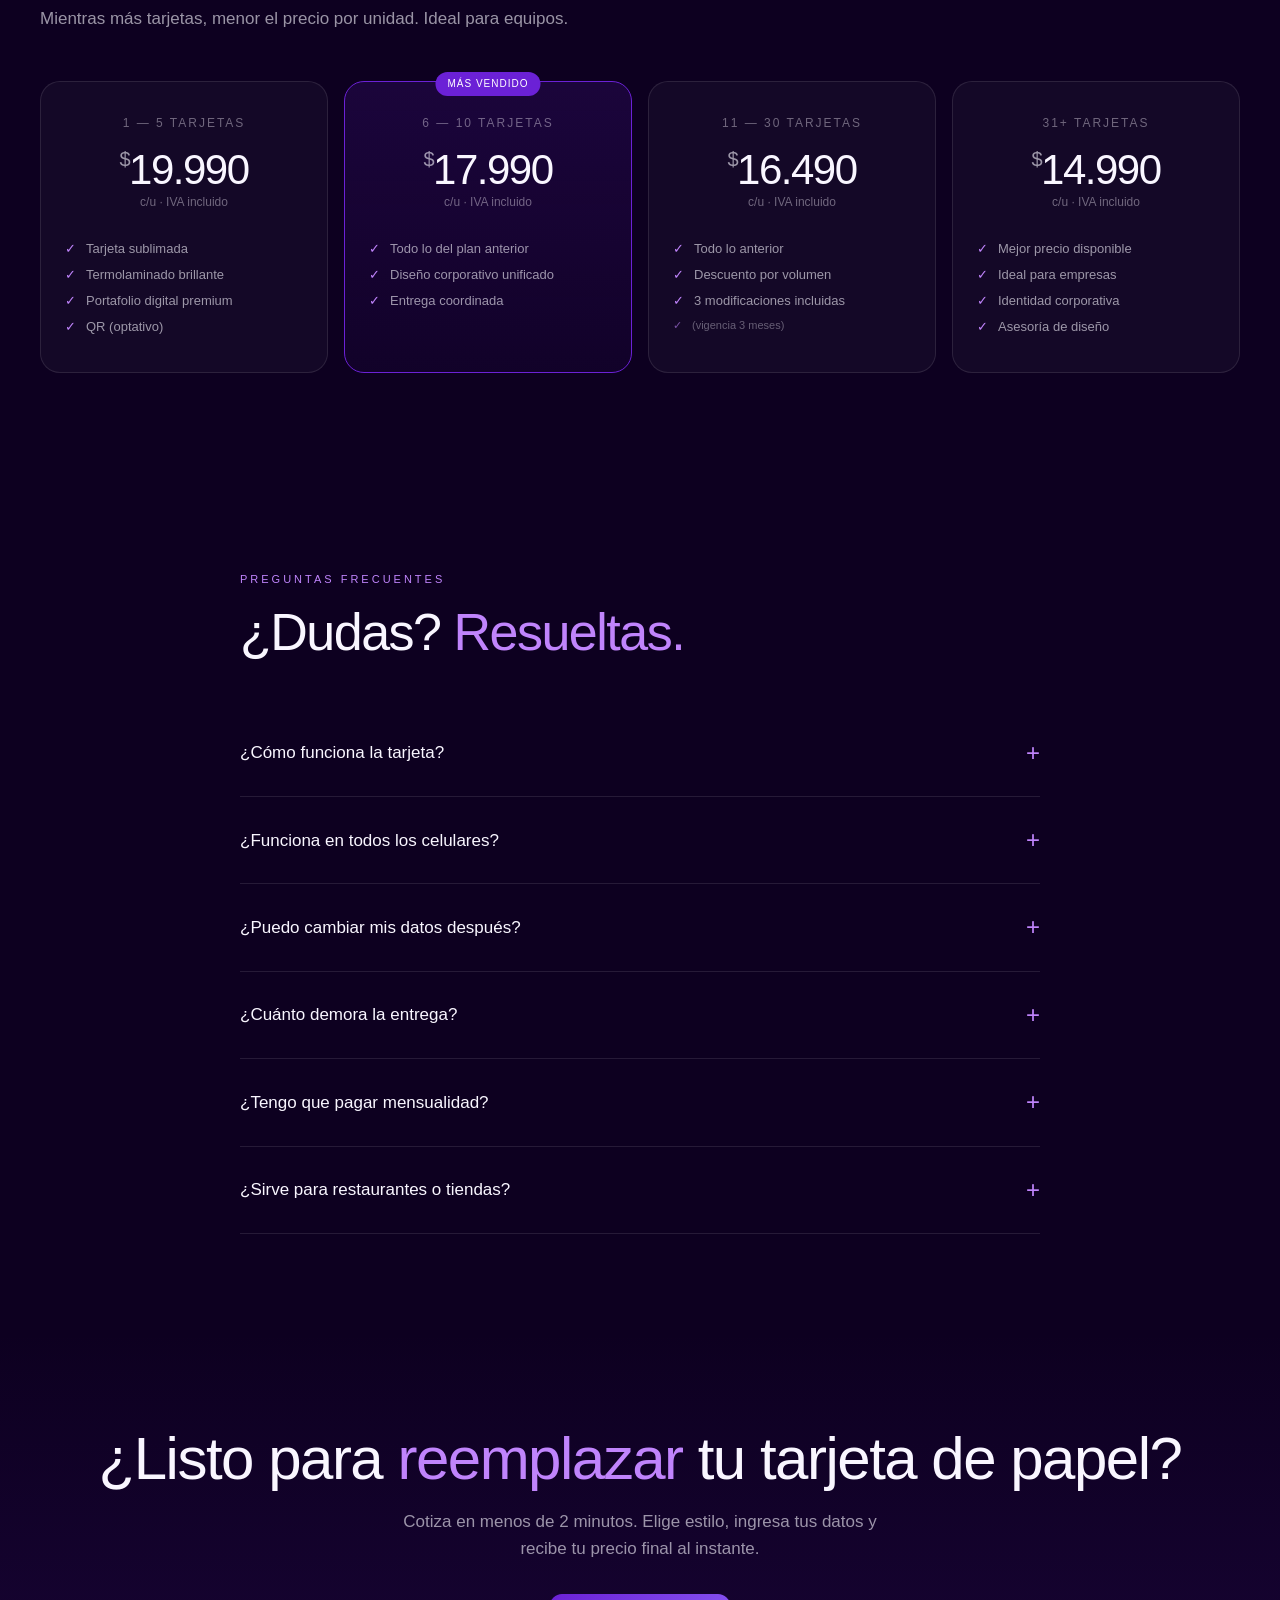
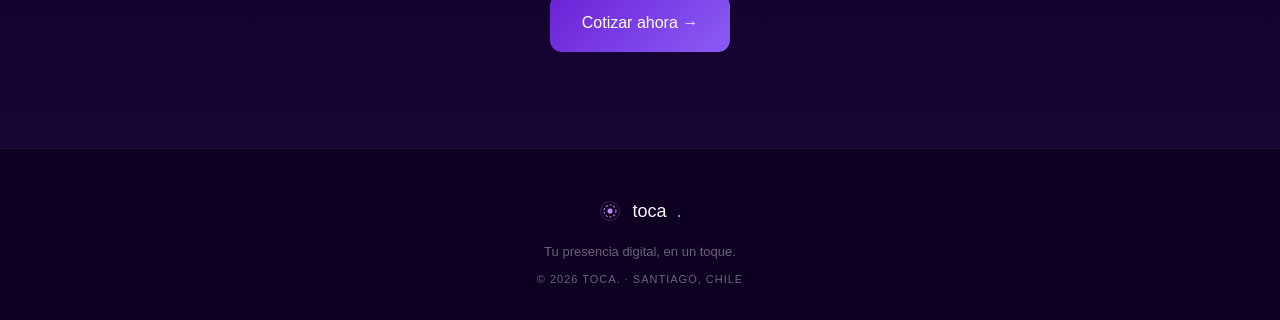
==== commit 8e84c64c: "Deployment fix: authorized email" ====
--- a/index.html
+++ b/index.html
@@ -81,7 +81,7 @@
 .step p{font-size:14px;color:var(--text-muted);line-height:1.6}
 
 /* BENEFICIOS */
-.benefits{background:linear-gradient(180deg,transparent 0%,rgba(107, 33, 214, 0.08) 50%,transparent 100%)}
+.benefits{background:linear-gradient(180deg,transparent 0%,rgba(107,33,214,0.08) 50%,transparent 100%)}
 .benefits-grid{display:grid;grid-template-columns:repeat(auto-fit,minmax(280px,1fr));gap:1.25rem;margin-top:3rem}
 .benefit{display:flex;gap:16px;padding:1.5rem;background:rgba(255,255,255,0.03);border:1px solid rgba(255,255,255,0.08);border-radius:16px}
 .benefit-icon{width:42px;height:42px;border-radius:12px;background:linear-gradient(135deg,var(--purple),#8b5cf6);display:flex;align-items:center;justify-content:center;font-size:20px;flex-shrink:0}
@@ -276,18 +276,18 @@
       <button class="styles-toggle" onclick="toggleStyles()" id="styles-toggle-btn">Ver los 12 estilos ↓</button>
     </div>
     <div class="styles-grid" id="styles-grid" style="display:none;margin-top:2rem;">
-      <div class="style-card s1" data-style="01_dark_glass.html"><span class="style-num">01</span><span class="style-label">Dark Glass</span></div>
-      <div class="style-card s2" data-style="02_neobrutalist.html"><span class="style-num">02</span><span class="style-label" style="color:#000;">Neobrutalist</span></div>
-      <div class="style-card s3" data-style="03_japanese.html"><span class="style-num">03</span><span class="style-label" style="color:#1a1a1a;">Japonés</span></div>
-      <div class="style-card s4" data-style="04_retro_y2k.html"><span class="style-num">04</span><span class="style-label" style="color:#00ffff;">Retro Y2K</span></div>
-      <div class="style-card s5" data-style="05_warm_organic.html"><span class="style-num">05</span><span class="style-label" style="color:#fef3c7;">Warm Organic</span></div>
-      <div class="style-card s6" data-style="06_corporate.html"><span class="style-num">06</span><span class="style-label">Corporate</span></div>
-      <div class="style-card s7" data-style="07_editorial.html"><span class="style-num">07</span><span class="style-label" style="color:#1a1a1a;font-family:Georgia,serif;font-style:italic;">Editorial</span></div>
-      <div class="style-card s8" data-style="08_glass_light.html"><span class="style-num">08</span><span class="style-label" style="color:#3730a3;">Glass Light</span></div>
-      <div class="style-card s9" data-style="09_terminal.html"><span class="style-num">09</span><span class="style-label">&gt; Terminal</span></div>
-      <div class="style-card s10" data-style="10_luxury.html"><span class="style-num">10</span><span class="style-label" style="letter-spacing:2px;text-transform:uppercase;">Luxury</span></div>
-      <div class="style-card s11" data-style="11_playful.html"><span class="style-num">11</span><span class="style-label" style="color:#1a1a1a;font-weight:700;">★ Playful</span></div>
-      <div class="style-card s12" data-style="12_photography.html"><span class="style-num">12</span><span class="style-label">Fotografía</span></div>
+      <div class="style-card s1"><span class="style-num">01</span><span class="style-label">Dark Glass</span></div>
+      <div class="style-card s2"><span class="style-num">02</span><span class="style-label" style="color:#000;">Neobrutalist</span></div>
+      <div class="style-card s3"><span class="style-num">03</span><span class="style-label" style="color:#1a1a1a;">Japonés</span></div>
+      <div class="style-card s4"><span class="style-num">04</span><span class="style-label" style="color:#00ffff;">Retro Y2K</span></div>
+      <div class="style-card s5"><span class="style-num">05</span><span class="style-label" style="color:#fef3c7;">Warm Organic</span></div>
+      <div class="style-card s6"><span class="style-num">06</span><span class="style-label">Corporate</span></div>
+      <div class="style-card s7"><span class="style-num">07</span><span class="style-label" style="color:#1a1a1a;font-family:Georgia,serif;font-style:italic;">Editorial</span></div>
+      <div class="style-card s8"><span class="style-num">08</span><span class="style-label" style="color:#3730a3;">Glass Light</span></div>
+      <div class="style-card s9"><span class="style-num">09</span><span class="style-label">&gt; Terminal</span></div>
+      <div class="style-card s10"><span class="style-num">10</span><span class="style-label" style="letter-spacing:2px;text-transform:uppercase;">Luxury</span></div>
+      <div class="style-card s11"><span class="style-num">11</span><span class="style-label" style="color:#1a1a1a;font-weight:700;">★ Playful</span></div>
+      <div class="style-card s12"><span class="style-num">12</span><span class="style-label">Fotografía</span></div>
     </div>
     <div class="styles-cta" id="styles-cta" style="display:none;">
       <a href="cotizar.html" class="btn-primary">Elegir mi estilo →</a>
@@ -330,7 +330,8 @@
         <ul class="price-features">
           <li>Todo lo anterior</li>
           <li>Descuento por volumen</li>
-          <li>3 modificaciones incluidas <span style="font-size:11px;opacity:0.6;">(vigencia 3 meses)</span></li>
+          <li>3 modificaciones incluidas</li>
+          <li style="font-size:11px;opacity:0.6;">(vigencia 3 meses)</li>
         </ul>
       </div>
       <div class="price-card">
@@ -338,7 +339,6 @@
         <div class="price-num"><span class="currency">$</span>14.990</div>
         <div class="price-unit">c/u · IVA incluido</div>
         <ul class="price-features">
-          <li>Todo lo anterior</li>
           <li>Mejor precio disponible</li>
           <li>Ideal para empresas</li>
           <li>Identidad corporativa</li>
@@ -411,8 +411,7 @@
 });
 document.querySelectorAll('.style-card').forEach(card=>{
   card.addEventListener('click',()=>{
-    const style = card.getAttribute('data-style');
-    window.location.href='cotizar.html?style=' + style;
+    window.location.href='#cotizar';
   });
 });
 function toggleStyles(){
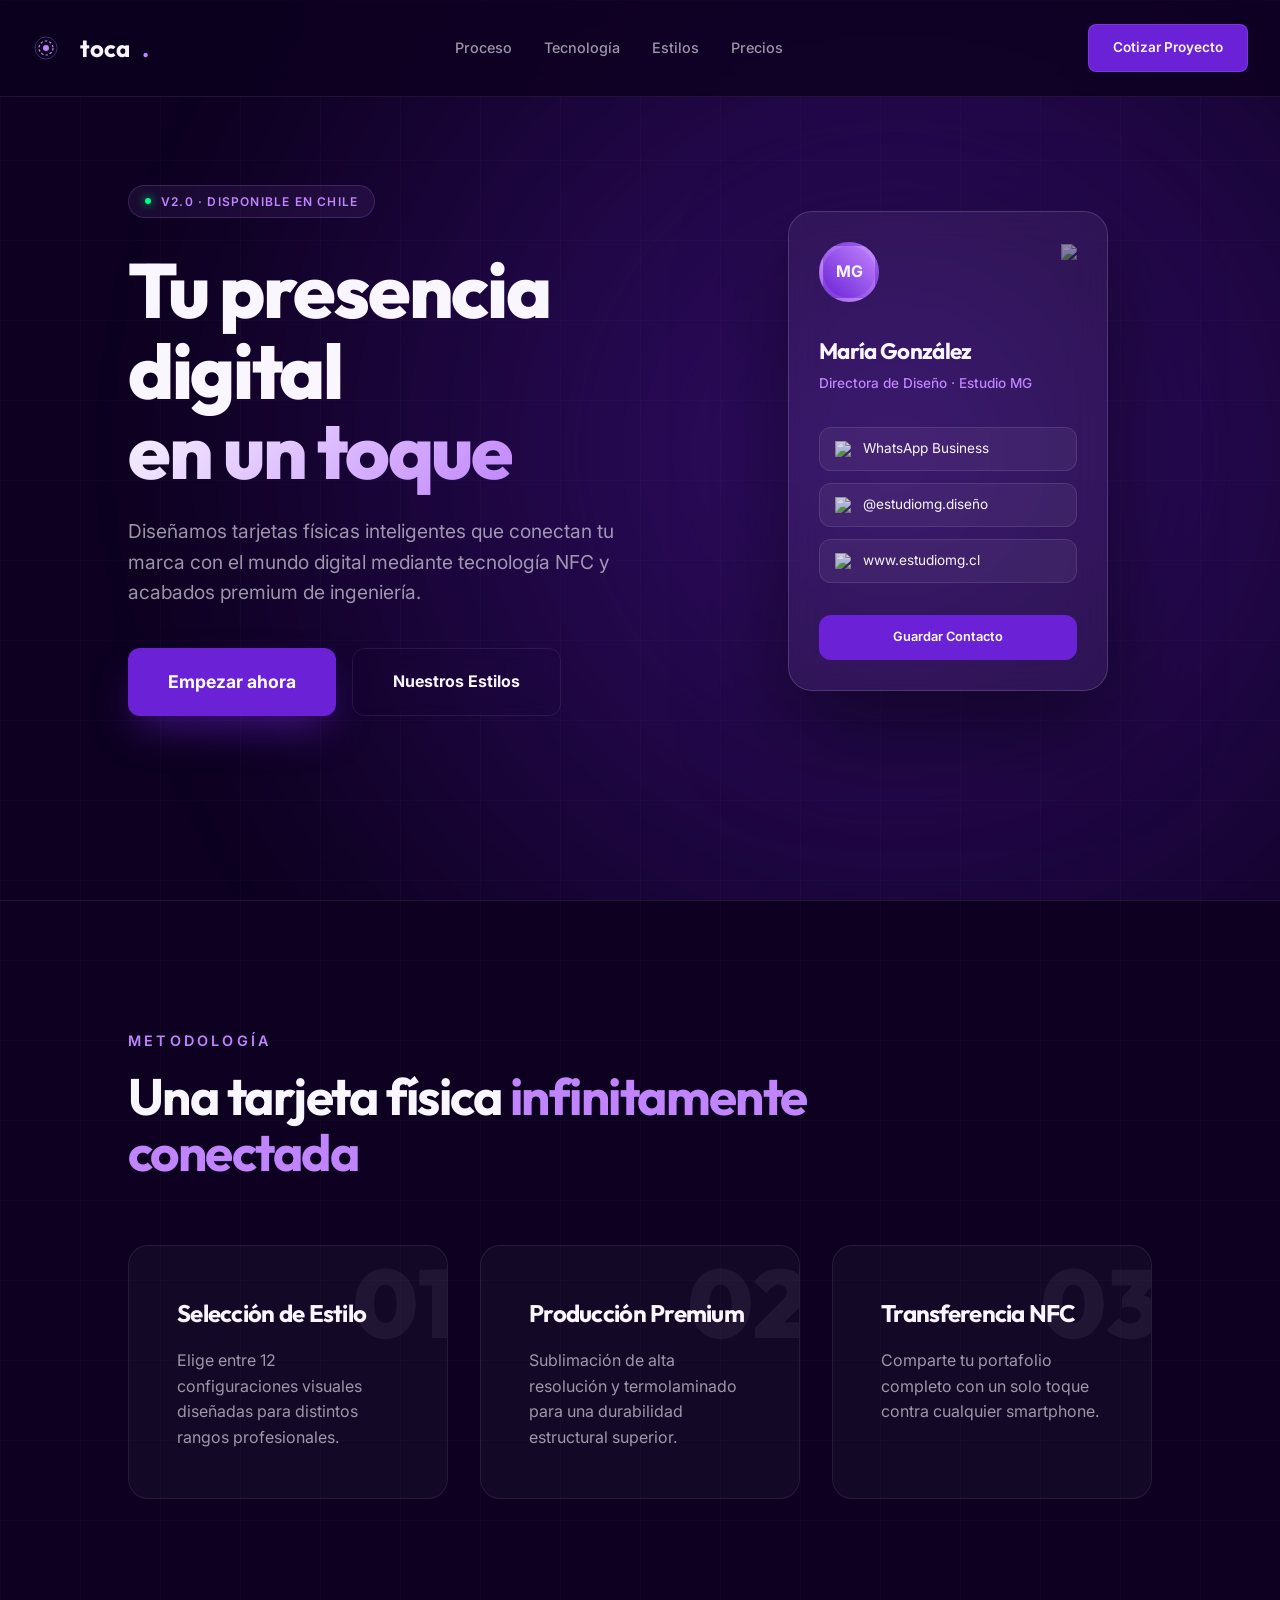
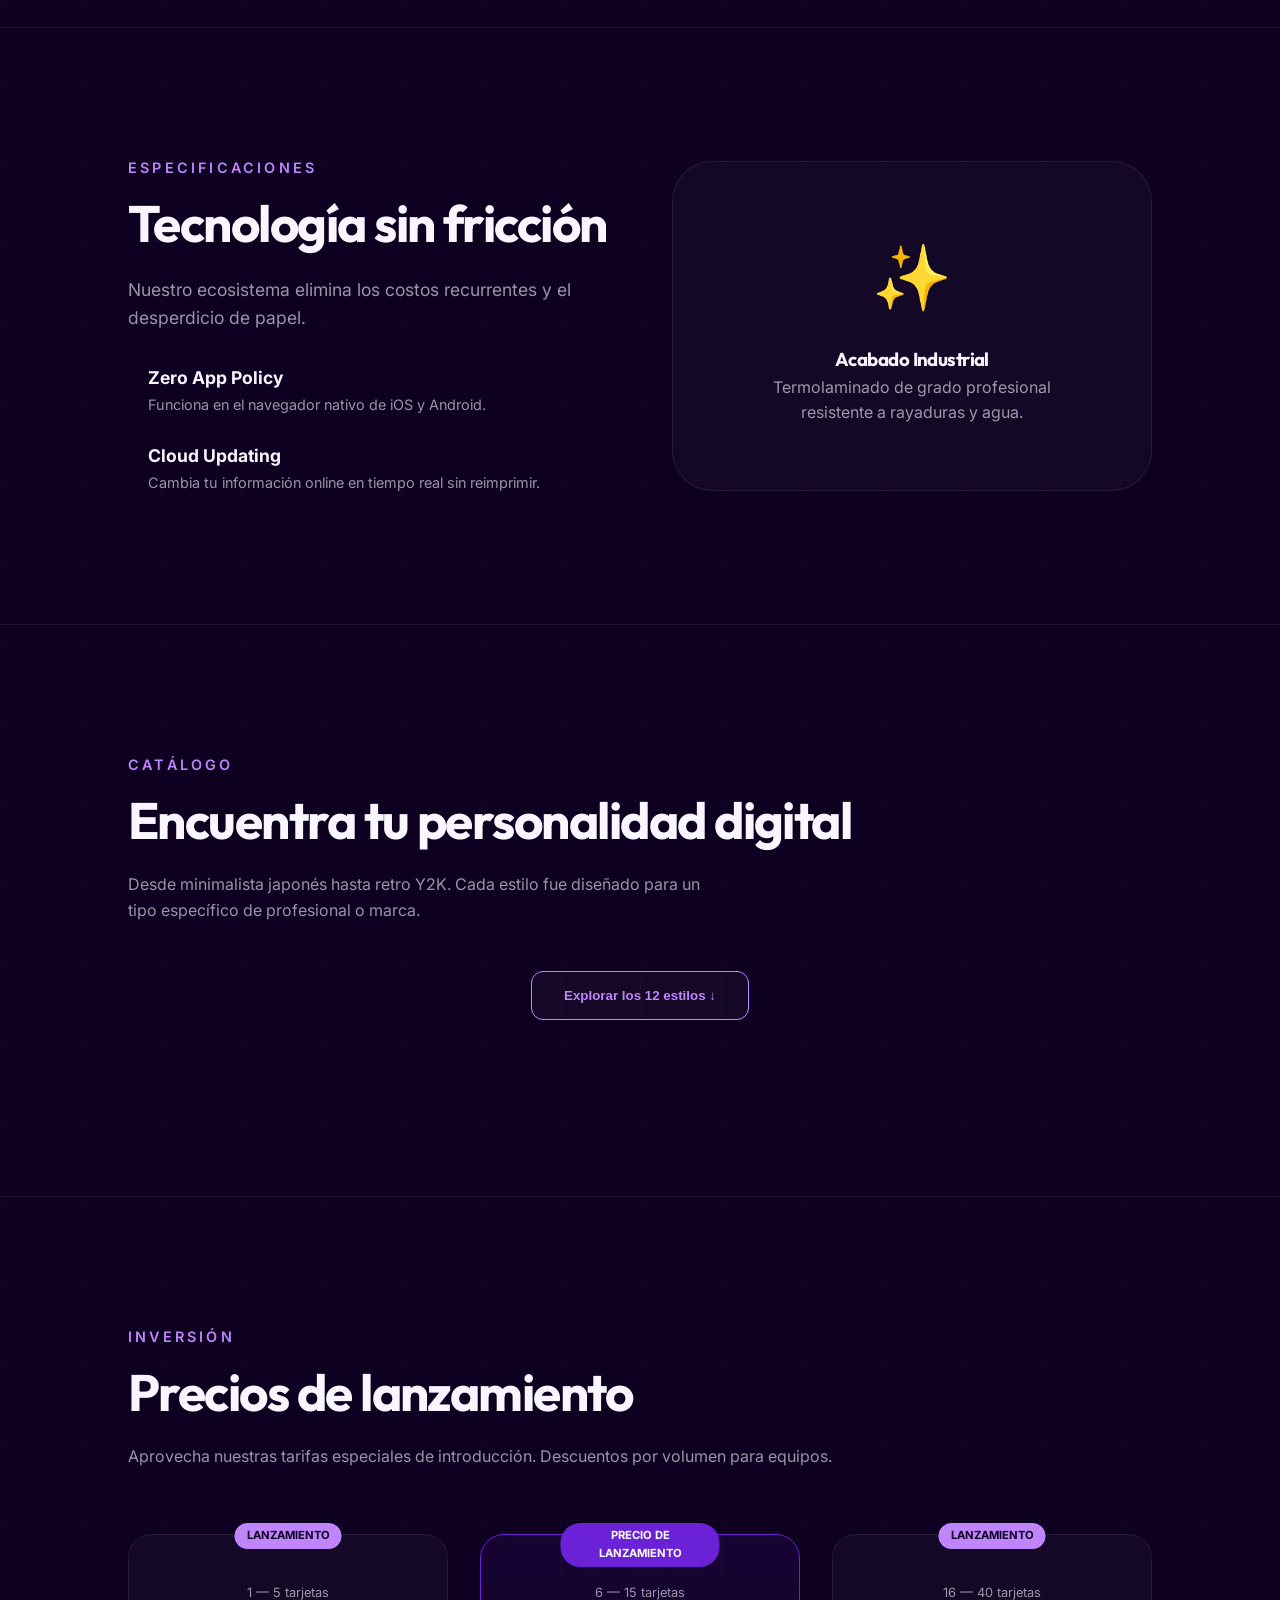
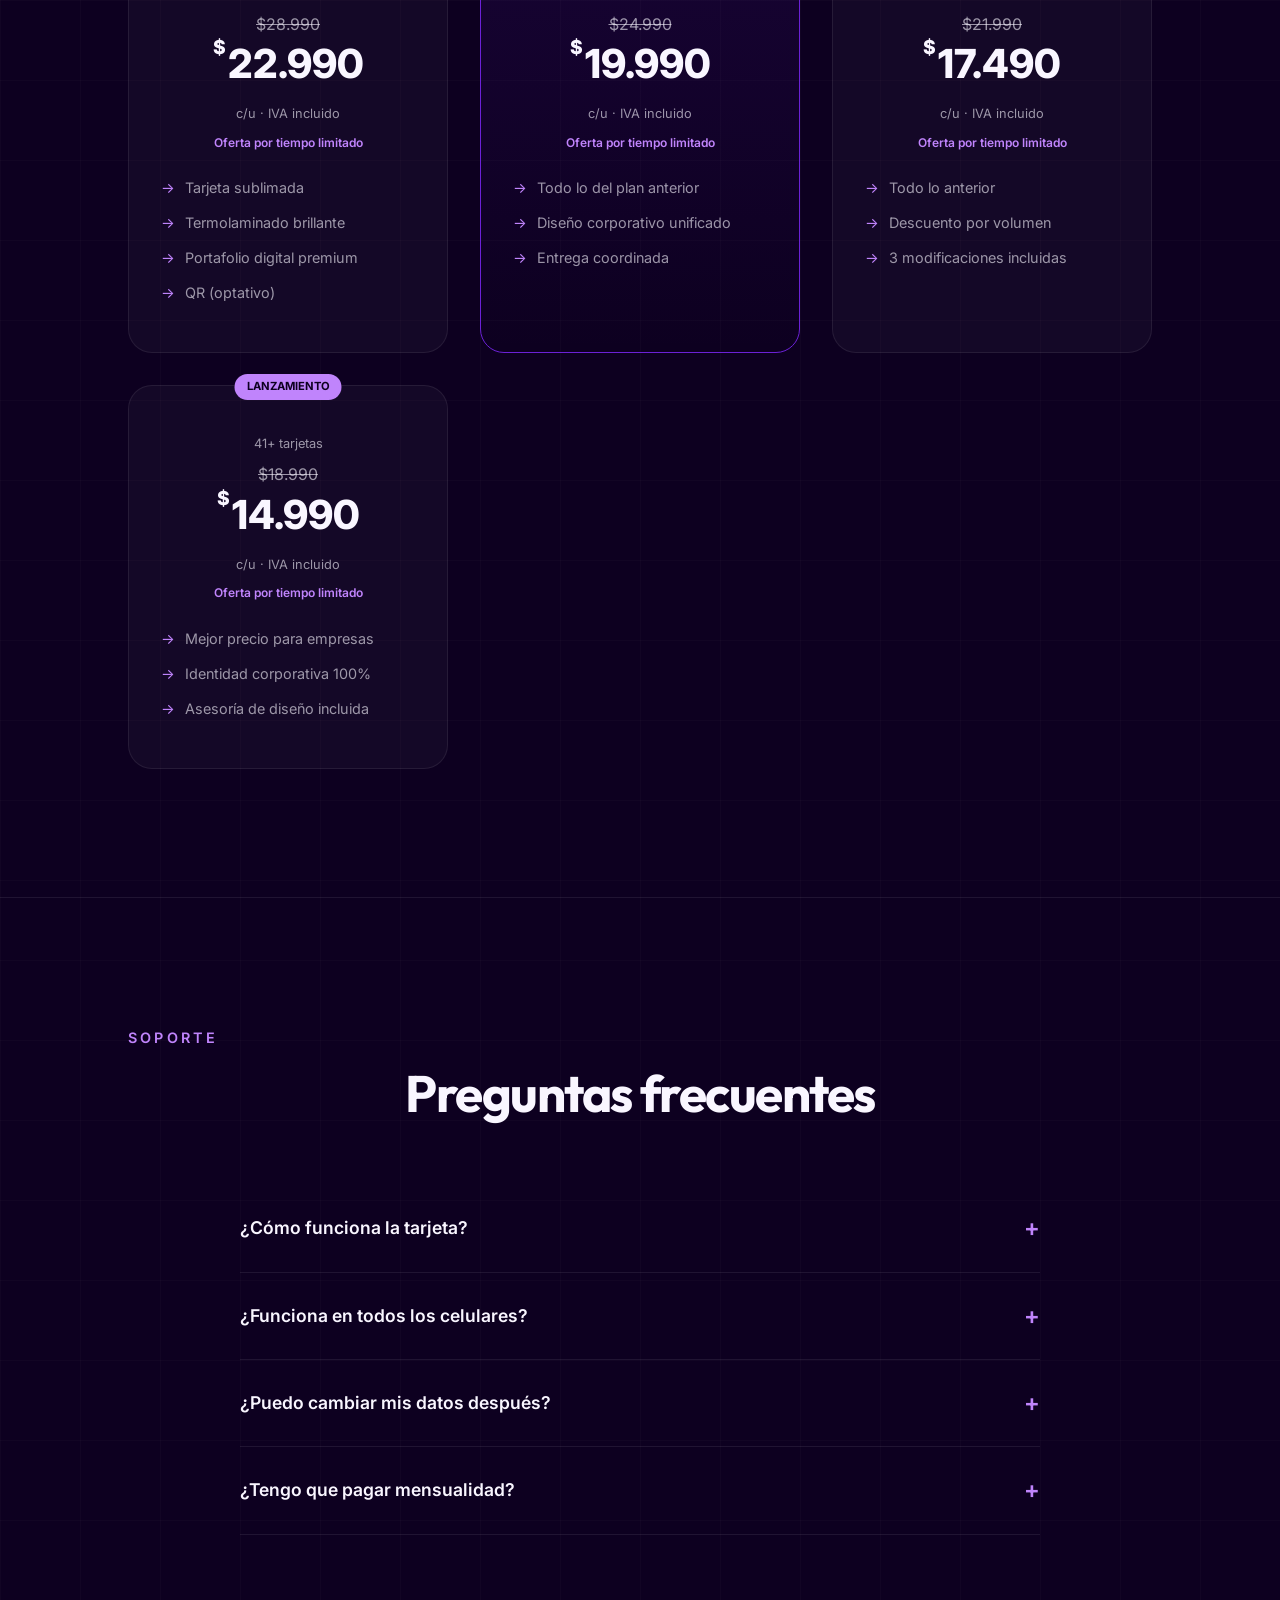
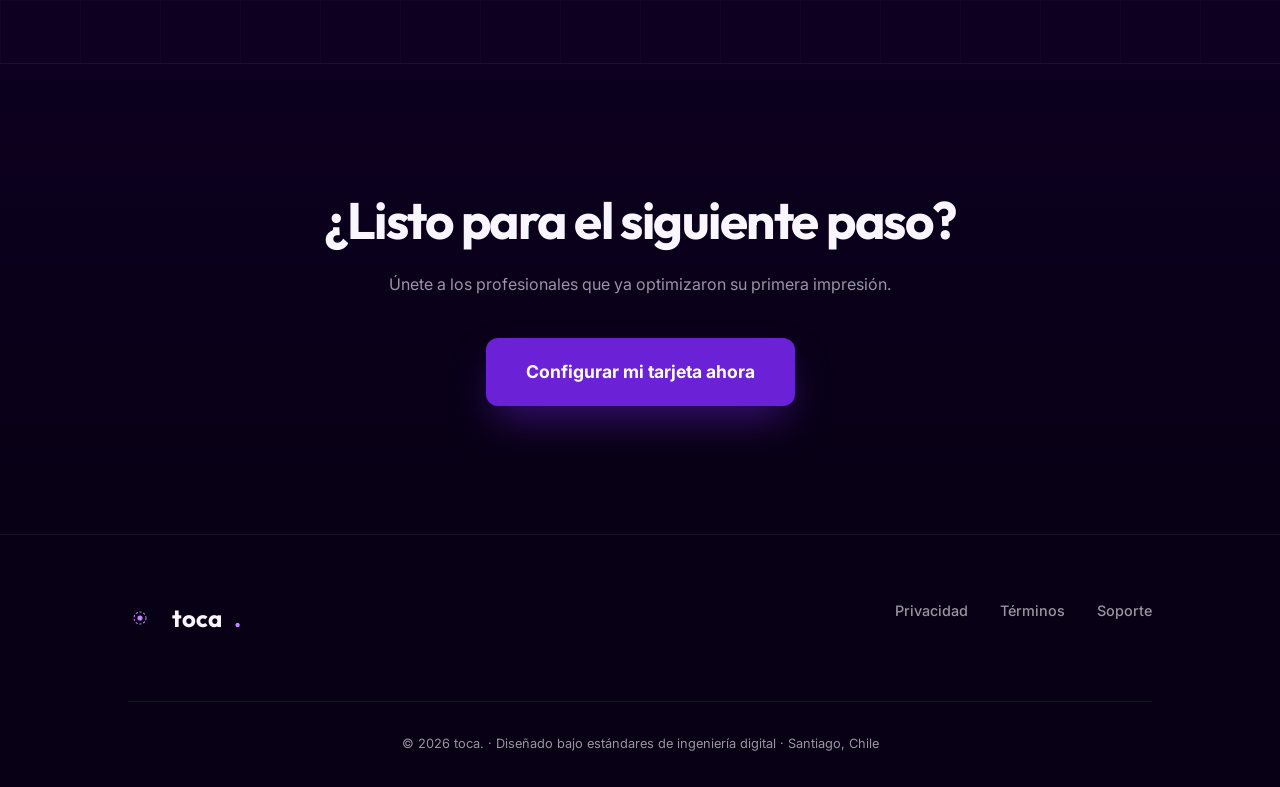
==== commit e4d430d8: "Deployment fix: promote index_v2 to main landing page" ====
--- a/index.html
+++ b/index.html
@@ -1,428 +1,297 @@
 <!DOCTYPE html>
 <html lang="es">
 <head>
-<meta charset="UTF-8">
-<meta name="viewport" content="width=device-width, initial-scale=1.0">
-<title>toca. — Tu presencia digital, en un toque</title>
-<meta name="description" content="Tarjetas digitales y portafolios digitales con diseño premium. Sublimadas, termolaminadas. Nunca más imprimas tarjetas que se pierden.">
-<style>
-*{box-sizing:border-box;margin:0;padding:0}
-:root{
-  --bg:#0d0020;
-  --bg-2:#1a0040;
-  --bg-3:#2d0060;
-  --purple:#6B21D6;
-  --purple-light:#c084fc;
-  --lavender:#e9d5ff;
-  --mist:#f9f6ff;
-  --text:#f9f6ff;
-  --text-muted:rgba(249,246,255,0.6);
-  --text-dim:rgba(249,246,255,0.4);
-}
-html{scroll-behavior:smooth}
-body{font-family:-apple-system,BlinkMacSystemFont,'Segoe UI',sans-serif;background:var(--bg);color:var(--text);line-height:1.6;overflow-x:hidden}
-a{color:inherit;text-decoration:none}
-
-/* NAV */
-nav{position:fixed;top:0;left:0;right:0;z-index:100;padding:1.25rem 2rem;display:flex;justify-content:space-between;align-items:center;background:rgba(13,0,32,0.7);backdrop-filter:blur(20px);-webkit-backdrop-filter:blur(20px);border-bottom:0.5px solid rgba(255,255,255,0.08)}
-.logo{display:flex;align-items:center;gap:10px;font-size:22px;font-weight:500;letter-spacing:-0.5px}
-.logo-mark{width:28px;height:28px;position:relative;display:flex;align-items:center;justify-content:center}
-.logo-mark svg{width:100%;height:100%}
-.logo-dot{color:var(--purple-light)}
-.nav-btn{padding:10px 20px;border-radius:10px;background:var(--purple);color:#fff;font-size:13px;font-weight:500;cursor:pointer;border:none;transition:background 0.2s}
-.nav-btn:hover{background:#5b1cb8}
-
-/* HERO */
-.hero{min-height:100vh;display:flex;align-items:center;justify-content:center;padding:8rem 2rem 4rem;position:relative;overflow:hidden}
-.hero-orb1{position:absolute;width:600px;height:600px;border-radius:50%;background:radial-gradient(circle,rgba(139,92,246,0.35) 0%,transparent 70%);top:-150px;left:-150px;pointer-events:none}
-.hero-orb2{position:absolute;width:500px;height:500px;border-radius:50%;background:radial-gradient(circle,rgba(192,132,252,0.25) 0%,transparent 70%);bottom:-100px;right:-100px;pointer-events:none}
-.hero-content{max-width:900px;text-align:center;position:relative;z-index:2}
-.hero-badge{display:inline-flex;align-items:center;gap:8px;padding:6px 14px;border-radius:20px;background:rgba(192,132,252,0.12);border:1px solid rgba(192,132,252,0.3);font-size:12px;color:var(--purple-light);letter-spacing:1px;text-transform:uppercase;margin-bottom:1.75rem}
-.hero-badge span{width:6px;height:6px;border-radius:50%;background:#00ff88;box-shadow:0 0 10px #00ff88}
-.hero h1{font-size:clamp(42px,7vw,78px);font-weight:500;letter-spacing:-2px;line-height:1.05;margin-bottom:1.5rem}
-.hero h1 em{font-style:normal;background:linear-gradient(135deg,var(--purple-light) 0%,#f0abfc 100%);-webkit-background-clip:text;-webkit-text-fill-color:transparent;background-clip:text}
-.hero-sub{font-size:clamp(16px,2vw,20px);color:var(--text-muted);max-width:600px;margin:0 auto 2.5rem;line-height:1.6}
-.hero-cta{display:inline-flex;gap:12px;flex-wrap:wrap;justify-content:center}
-.btn-primary{padding:14px 28px;border-radius:12px;background:linear-gradient(135deg,var(--purple),#8b5cf6);color:#fff;font-size:15px;font-weight:500;cursor:pointer;border:none;transition:transform 0.2s;display:inline-flex;align-items:center;gap:8px}
-.btn-primary:hover{transform:translateY(-2px)}
-.btn-secondary{padding:14px 28px;border-radius:12px;background:rgba(255,255,255,0.06);color:#fff;font-size:15px;font-weight:500;cursor:pointer;border:1px solid rgba(255,255,255,0.15);transition:background 0.2s}
-.btn-secondary:hover{background:rgba(255,255,255,0.1)}
-
-/* DEMO CARD */
-.hero-demo{margin-top:4rem;position:relative;display:flex;justify-content:center}
-.phone{width:280px;background:#000;border-radius:36px;padding:12px;border:3px solid #333;box-shadow:0 30px 80px rgba(107,33,214,0.4),0 0 0 1px rgba(255,255,255,0.1)}
-.phone-screen{background:linear-gradient(135deg,#0d0020,#1a0040);border-radius:24px;overflow:hidden;min-height:500px;position:relative}
-.phone-notch{position:absolute;top:0;left:50%;transform:translateX(-50%);width:100px;height:22px;background:#000;border-radius:0 0 14px 14px;z-index:3}
-.phone-content{padding:40px 20px 24px;position:relative}
-.phone-orb{position:absolute;width:160px;height:160px;border-radius:50%;background:radial-gradient(circle,rgba(139,92,246,0.5) 0%,transparent 70%);top:-20px;right:-30px}
-.phone-card{background:rgba(255,255,255,0.07);border:1px solid rgba(255,255,255,0.12);border-radius:18px;padding:16px;position:relative;z-index:2}
-.phone-av{width:44px;height:44px;border-radius:50%;background:linear-gradient(135deg,#7c3aed,#a855f7);display:flex;align-items:center;justify-content:center;font-size:14px;font-weight:500;color:#fff;margin-bottom:10px;border:1.5px solid rgba(167,139,250,0.4)}
-.phone-name{font-size:16px;font-weight:500;color:#fff;margin-bottom:2px}
-.phone-role{font-size:11px;color:var(--purple-light);margin-bottom:12px}
-.phone-btn{display:flex;align-items:center;gap:8px;padding:9px 12px;border-radius:9px;background:linear-gradient(135deg,#7c3aed,#a855f7);color:#fff;font-size:11px;margin-bottom:6px}
-.phone-btn2{display:flex;align-items:center;gap:8px;padding:9px 12px;border-radius:9px;background:rgba(255,255,255,0.05);border:1px solid rgba(255,255,255,0.1);color:rgba(255,255,255,0.8);font-size:11px;margin-bottom:6px}
-.phone-icon{width:20px;height:20px;border-radius:5px;background:rgba(255,255,255,0.15);display:flex;align-items:center;justify-content:center;font-size:10px}
-.phone-save{margin-top:10px;padding:10px;border-radius:9px;border:1px solid rgba(192,132,252,0.4);color:var(--purple-light);font-size:11px;text-align:center}
-
-/* SECTIONS */
-section{padding:6rem 2rem;position:relative}
-.container{max-width:1200px;margin:0 auto}
-.section-label{display:inline-block;font-size:11px;color:var(--purple-light);letter-spacing:3px;text-transform:uppercase;margin-bottom:1rem;font-weight:500}
-.section-title{font-size:clamp(32px,5vw,52px);font-weight:500;letter-spacing:-1.5px;line-height:1.1;margin-bottom:1rem}
-.section-title em{font-style:normal;color:var(--purple-light)}
-.section-sub{font-size:17px;color:var(--text-muted);max-width:600px;line-height:1.6;margin-bottom:3rem}
-
-/* COMO FUNCIONA */
-.how-grid{display:grid;grid-template-columns:repeat(auto-fit,minmax(240px,1fr));gap:1.5rem;margin-top:3rem}
-.step{background:rgba(255,255,255,0.03);border:1px solid rgba(255,255,255,0.08);border-radius:20px;padding:2rem;position:relative;transition:all 0.3s}
-.step:hover{border-color:rgba(192,132,252,0.3);transform:translateY(-4px)}
-.step-num{font-size:44px;font-weight:300;color:var(--purple-light);opacity:0.3;line-height:1;margin-bottom:1rem}
-.step h3{font-size:20px;font-weight:500;margin-bottom:0.75rem;letter-spacing:-0.3px}
-.step p{font-size:14px;color:var(--text-muted);line-height:1.6}
-
-/* BENEFICIOS */
-.benefits{background:linear-gradient(180deg,transparent 0%,rgba(107,33,214,0.08) 50%,transparent 100%)}
-.benefits-grid{display:grid;grid-template-columns:repeat(auto-fit,minmax(280px,1fr));gap:1.25rem;margin-top:3rem}
-.benefit{display:flex;gap:16px;padding:1.5rem;background:rgba(255,255,255,0.03);border:1px solid rgba(255,255,255,0.08);border-radius:16px}
-.benefit-icon{width:42px;height:42px;border-radius:12px;background:linear-gradient(135deg,var(--purple),#8b5cf6);display:flex;align-items:center;justify-content:center;font-size:20px;flex-shrink:0}
-.benefit h4{font-size:15px;font-weight:500;margin-bottom:4px}
-.benefit p{font-size:13px;color:var(--text-muted);line-height:1.5}
-
-/* ESTILOS PREVIEW */
-.styles-intro{text-align:center;margin-bottom:3rem}
-.styles-intro .section-title,.styles-intro .section-sub{margin-left:auto;margin-right:auto}
-.styles-intro .section-sub{margin-bottom:0}
-.styles-grid{display:grid;grid-template-columns:repeat(auto-fill,minmax(160px,1fr));gap:1rem}
-.style-card{aspect-ratio:3/4;border-radius:16px;overflow:hidden;position:relative;cursor:pointer;border:1px solid rgba(255,255,255,0.08);transition:all 0.3s;display:flex;align-items:flex-end;padding:1rem}
-.style-card:hover{transform:translateY(-4px);border-color:var(--purple-light)}
-.style-card::after{content:'';position:absolute;inset:0;background:linear-gradient(180deg,transparent 40%,rgba(0,0,0,0.75));pointer-events:none}
-.style-num{position:absolute;top:12px;left:14px;font-size:10px;letter-spacing:2px;z-index:2;opacity:0.7}
-.style-label{position:relative;z-index:2;font-size:13px;font-weight:500}
-.s1{background:linear-gradient(135deg,#0d0020,#2d0060)}
-.s2{background:#f7f500;color:#000}
-.s3{background:#fafaf8;color:#1a1a1a}
-.s4{background:linear-gradient(160deg,#0a0a2e,#1a0a3e)}
-.s5{background:linear-gradient(160deg,#1c0f00,#3d1f00)}
-.s6{background:#1e3a8a}
-.s7{background:#f5f0e8;color:#1a1a1a}
-.s8{background:linear-gradient(135deg,#fef3f7,#e0e7ff);color:#3730a3}
-.s9{background:#0a0a0a;color:#00ff41;font-family:monospace}
-.s10{background:#0f0f0f;color:#d4af37}
-.s11{background:#fef3f7;color:#1a1a1a}
-.s12{background:linear-gradient(135deg,#4c1d95,#ec4899)}
-.s2 .style-num,.s3 .style-num,.s7 .style-num,.s8 .style-num,.s11 .style-num{color:rgba(0,0,0,0.5)}
-.styles-toggle{display:inline-flex;align-items:center;gap:8px;padding:12px 24px;border-radius:10px;background:rgba(192,132,252,0.12);border:1px solid rgba(192,132,252,0.3);color:var(--purple-light);font-size:14px;font-weight:500;cursor:pointer;margin-top:1.5rem;transition:all 0.2s}
-.styles-toggle:hover{background:rgba(192,132,252,0.2)}
-.styles-cta{text-align:center;margin-top:3rem}
-
-/* PRECIOS */
-.pricing-grid{display:grid;grid-template-columns:repeat(auto-fit,minmax(220px,1fr));gap:1rem;margin-top:3rem}
-.price-card{background:rgba(255,255,255,0.03);border:1px solid rgba(255,255,255,0.1);border-radius:20px;padding:2rem 1.5rem;text-align:center;transition:all 0.3s;position:relative}
-.price-card:hover{border-color:rgba(192,132,252,0.4);transform:translateY(-4px)}
-.price-card.featured{border:1.5px solid var(--purple);background:linear-gradient(180deg,rgba(107,33,214,0.15),rgba(107,33,214,0.05))}
-.price-badge{position:absolute;top:-10px;left:50%;transform:translateX(-50%);background:var(--purple);color:#fff;font-size:10px;padding:4px 12px;border-radius:20px;font-weight:500;letter-spacing:1px;text-transform:uppercase}
-.price-range{font-size:12px;color:var(--text-dim);letter-spacing:2px;text-transform:uppercase;margin-bottom:1rem}
-.price-num{font-size:42px;font-weight:500;letter-spacing:-1.5px;margin-bottom:2px;line-height:1}
-.price-num .currency{font-size:20px;color:var(--text-muted);vertical-align:top}
-.price-unit{font-size:12px;color:var(--text-dim);margin-bottom:1.5rem}
-.price-features{list-style:none;text-align:left;font-size:13px;color:var(--text-muted);line-height:2}
-.price-features li::before{content:'✓';color:var(--purple-light);margin-right:10px;font-weight:500}
-
-/* FAQ */
-.faq-item{border-bottom:0.5px solid rgba(255,255,255,0.1);padding:1.5rem 0;cursor:pointer}
-.faq-q{display:flex;justify-content:space-between;align-items:center;font-size:17px;font-weight:500}
-.faq-q::after{content:'+';font-size:24px;color:var(--purple-light);font-weight:300;transition:transform 0.2s}
-.faq-item.open .faq-q::after{transform:rotate(45deg)}
-.faq-a{font-size:14px;color:var(--text-muted);line-height:1.7;max-height:0;overflow:hidden;transition:max-height 0.3s;margin-top:0}
-.faq-item.open .faq-a{max-height:200px;margin-top:12px}
-
-/* CTA FINAL */
-.cta-final{text-align:center;padding:6rem 2rem;background:linear-gradient(180deg,transparent 0%,rgba(107,33,214,0.12) 100%)}
-.cta-final h2{font-size:clamp(36px,6vw,60px);font-weight:500;letter-spacing:-1.5px;line-height:1.1;margin-bottom:1rem}
-.cta-final h2 em{font-style:normal;color:var(--purple-light)}
-.cta-final p{font-size:17px;color:var(--text-muted);max-width:500px;margin:0 auto 2rem}
-
-/* FOOTER */
-footer{padding:3rem 2rem 2rem;border-top:0.5px solid rgba(255,255,255,0.08);text-align:center}
-.footer-logo{display:inline-flex;align-items:center;gap:10px;font-size:18px;font-weight:500;margin-bottom:1rem}
-.footer-text{font-size:13px;color:var(--text-dim);margin-bottom:8px}
-.footer-copy{font-size:11px;color:var(--text-dim);letter-spacing:1px;text-transform:uppercase}
-
-@media(max-width:640px){
-  nav{padding:1rem 1.25rem}
-  .phone{width:240px}
-  section{padding:4rem 1.25rem}
-}
-</style>
+    <meta charset="UTF-8">
+    <meta name="viewport" content="width=device-width, initial-scale=1.0">
+    <title>toca. — Ingeniería en Presencia Digital</title>
+    <meta name="description" content="Tarjetas digitales premium con diseño de ingeniería. Sublimadas y termolaminadas en Chile.">
+    <link rel="stylesheet" href="styles_v2.css">
 </head>
 <body>
 
 <nav>
-  <div class="logo">
-    <div class="logo-mark">
-      <svg viewBox="0 0 28 28" fill="none">
-        <circle cx="14" cy="14" r="3" fill="#c084fc"/>
-        <circle cx="14" cy="14" r="7" fill="none" stroke="#c084fc" stroke-width="1.2" stroke-dasharray="2.5 2"/>
-        <circle cx="14" cy="14" r="11" fill="none" stroke="#c084fc" stroke-width="0.8" opacity="0.4"/>
-      </svg>
-    </div>
-    toca<span class="logo-dot">.</span>
-  </div>
-  <a href="#cotizar" class="nav-btn">Cotizar</a>
+    <div class="logo">
+        <svg width="28" height="28" viewBox="0 0 28 28" fill="none" style="vertical-align: middle; margin-right: 8px;">
+            <circle cx="14" cy="14" r="3" fill="#c084fc"/>
+            <circle cx="14" cy="14" r="7" fill="none" stroke="#c084fc" stroke-width="1.2" stroke-dasharray="2.5 2"/>
+            <circle cx="14" cy="14" r="11" fill="none" stroke="#c084fc" stroke-width="0.8" opacity="0.4"/>
+        </svg>
+        toca<span class="logo-dot">.</span>
+    </div>
+    <div class="nav-links">
+        <a href="#como-funciona">Proceso</a>
+        <a href="#beneficios">Tecnología</a>
+        <a href="#estilos">Estilos</a>
+        <a href="#precios">Precios</a>
+    </div>
+    <a href="cotizar.html" class="nav-btn">Cotizar Proyecto</a>
 </nav>
 
 <section class="hero">
-  <div class="hero-orb1"></div>
-  <div class="hero-orb2"></div>
-  <div class="hero-content">
-    <div class="hero-badge"><span></span>Disponible en Chile</div>
-    <h1>Tu presencia digital,<br><em>en un toque.</em></h1>
-    <p class="hero-sub">Tarjetas digitales y portafolios digitales con diseño premium. Sublimadas, termolaminadas, y conectadas a tu página digital. Nunca más imprimas tarjetas que se pierden.</p>
-    <div class="hero-cta">
-      <a href="#cotizar" class="btn-primary">Cotizar mi tarjeta →</a>
-      <a href="#estilos" class="btn-secondary">Ver estilos</a>
-    </div>
-    <div class="hero-demo">
-      <div class="phone">
-        <div class="phone-screen">
-          <div class="phone-notch"></div>
-          <div class="phone-content">
-            <div class="phone-orb"></div>
-            <div class="phone-card">
-              <div class="phone-av">MG</div>
-              <div class="phone-name">María González</div>
-              <div class="phone-role">Diseñadora · Estudio MG</div>
-              <div class="phone-btn"><div class="phone-icon">💬</div>WhatsApp</div>
-              <div class="phone-btn2"><div class="phone-icon">📷</div>Instagram</div>
-              <div class="phone-btn2"><div class="phone-icon">🌐</div>Sitio web</div>
-              <div class="phone-save">Guardar contacto</div>
+    <div class="engineering-mesh"></div>
+    <div class="hero-content">
+        <div class="hero-badge"><i></i> v2.0 · Disponible en Chile</div>
+        <h1>Tu presencia digital<br><span>en un toque</span></h1>
+        <p class="hero-sub">Diseñamos tarjetas físicas inteligentes que conectan tu marca con el mundo digital mediante tecnología NFC y acabados premium de ingeniería.</p>
+        <div style="display: flex; gap: 1rem; flex-wrap: wrap;">
+            <a href="cotizar.html" class="btn-cta">Empezar ahora</a>
+            <a href="#estilos" style="padding: 1.25rem 2.5rem; font-weight: 700; border: 1px solid var(--glass-border); border-radius: 12px; backdrop-filter: blur(10px);">Nuestros Estilos</a>
+        </div>
+    </div>
+    
+    <div class="hero-visual">
+        <div class="card-stack">
+            <div class="main-card">
+                <div class="card-header">
+                    <div class="avatar-circle">MG</div>
+                    <div style="text-align: right;">
+                        <img src="https://img.icons8.com/material-outlined/24/ffffff/wifi.png" style="opacity: 0.5;">
+                    </div>
+                </div>
+                <div class="card-info">
+                    <h3>María González</h3>
+                    <div class="role">Directora de Diseño · Estudio MG</div>
+                </div>
+                <div class="card-socials">
+                    <div class="social-bar">
+                        <img src="https://img.icons8.com/material-rounded/20/ffffff/whatsapp.png" style="opacity: 0.8;">
+                        WhatsApp Business
+                    </div>
+                    <div class="social-bar">
+                        <img src="https://img.icons8.com/ios-glyphs/20/ffffff/instagram-new.png" style="opacity: 0.8;">
+                        @estudiomg.diseño
+                    </div>
+                    <div class="social-bar">
+                        <img src="https://img.icons8.com/material-rounded/20/ffffff/internet.png" style="opacity: 0.8;">
+                        www.estudiomg.cl
+                    </div>
+                </div>
+                <div style="margin-top: 2rem; background: var(--purple); color: white; padding: 12px; border-radius: 12px; text-align: center; font-size: 0.8rem; font-weight: 600;">
+                    Guardar Contacto
+                </div>
             </div>
-          </div>
-        </div>
-      </div>
-    </div>
-  </div>
+        </div>
+    </div>
 </section>
 
 <section id="como-funciona">
-  <div class="container">
-    <div class="section-label">Cómo funciona</div>
-    <h2 class="section-title">Una tarjeta. <em>Infinitos contactos.</em></h2>
-    <p class="section-sub">Diseñada para reemplazar tu tarjeta de papel de una vez por todas.</p>
-    <div class="how-grid">
-      <div class="step">
-        <div class="step-num">01</div>
-        <h3>Elige tu estilo</h3>
-        <p>12 diseños únicos que cambian layout, tipografía y personalidad — no solo colores.</p>
-      </div>
-      <div class="step">
-        <div class="step-num">02</div>
-        <h3>Personalizamos tu tarjeta</h3>
-        <p>Sublimamos tu diseño, aplicamos termolaminado brillante y programamos tu tarjeta digital.</p>
-      </div>
-      <div class="step">
-        <div class="step-num">03</div>
-        <h3>Acerca y comparte</h3>
-        <p>Al tocar la tarjeta contra un celular, se abre tu página con todos tus contactos.</p>
-      </div>
-      <div class="step">
-        <div class="step-num">04</div>
-        <h3>Actualiza cuando quieras</h3>
-        <p>Cambiaste de trabajo o número. Actualizamos la página, la tarjeta sigue funcionando.</p>
-      </div>
-    </div>
-  </div>
-</section>
-
-<section class="benefits">
-  <div class="container">
-    <div class="section-label">Por qué toca.</div>
-    <h2 class="section-title">Más que una tarjeta. <em>Una herramienta.</em></h2>
-    <div class="benefits-grid">
-      <div class="benefit">
-        <div class="benefit-icon">📱</div>
-        <div><h4>Sin app necesaria</h4><p>Funciona en cualquier iPhone o Android. Solo acerca la tarjeta o escanea el código.</p></div>
-      </div>
-      <div class="benefit">
-        <div class="benefit-icon">♾️</div>
-        <div><h4>Nunca caduca</h4><p>Pago único, sin suscripciones. Tu página se mantiene viva para siempre.</p></div>
-      </div>
-      <div class="benefit">
-        <div class="benefit-icon">✨</div>
-        <div><h4>Diseño premium</h4><p>Sublimada y termolaminada. No es un sticker, es una tarjeta con acabado brillante y durable.</p></div>
-      </div>
-      <div class="benefit">
-        <div class="benefit-icon">🔄</div>
-        <div><h4>Se actualiza sola</h4><p>Cambias tu info sin reimprimir nada. La tarjeta física sigue siendo la misma.</p></div>
-      </div>
-      <div class="benefit">
-        <div class="benefit-icon">🌱</div>
-        <div><h4>Amigable con el planeta</h4><p>Una tarjeta reemplaza cientos de tarjetas de papel que terminarían en la basura.</p></div>
-      </div>
-      <div class="benefit">
-        <div class="benefit-icon">💼</div>
-        <div><h4>Para empresas también</h4><p>Equipos completos con identidad corporativa unificada y precios por volumen.</p></div>
-      </div>
-    </div>
-  </div>
+    <div class="section-tag">Metodología</div>
+    <h2 class="section-title">Una tarjeta física <i>infinitamente conectada</i></h2>
+    <div class="grid-steps">
+        <div class="step-card">
+            <div class="step-num">01</div>
+            <h3>Selección de Estilo</h3>
+            <p>Elige entre 12 configuraciones visuales diseñadas para distintos rangos profesionales.</p>
+        </div>
+        <div class="step-card">
+            <div class="step-num">02</div>
+            <h3>Producción Premium</h3>
+            <p>Sublimación de alta resolución y termolaminado para una durabilidad estructural superior.</p>
+        </div>
+        <div class="step-card">
+            <div class="step-num">03</div>
+            <h3>Transferencia NFC</h3>
+            <p>Comparte tu portafolio completo con un solo toque contra cualquier smartphone.</p>
+        </div>
+    </div>
+</section>
+
+<section id="beneficios">
+    <div style="display: grid; grid-template-columns: 1fr 1fr; gap: 4rem; align-items: center;">
+        <div>
+            <div class="section-tag">Especificaciones</div>
+            <h2 class="section-title">Tecnología sin fricción</h2>
+            <p style="color: var(--text-muted); font-size: 1.1rem; margin-bottom: 2rem;">Nuestro ecosistema elimina los costos recurrentes y el desperdicio de papel.</p>
+            
+            <ul style="list-style: none; display: flex; flex-direction: column; gap: 1.5rem;">
+                <li style="display: flex; gap: 1rem; align-items: flex-start;">
+                    <div style="background: var(--purple); width: 4px; height: 100%; border-radius: 2px;"></div>
+                    <div>
+                        <strong style="display: block; font-size: 1.1rem;">Zero App Policy</strong>
+                        <span style="color: var(--text-muted); font-size: 0.9rem;">Funciona en el navegador nativo de iOS y Android.</span>
+                    </div>
+                </li>
+                <li style="display: flex; gap: 1rem; align-items: flex-start;">
+                    <div style="background: var(--purple-light); width: 4px; height: 100%; border-radius: 2px;"></div>
+                    <div>
+                        <strong style="display: block; font-size: 1.1rem;">Cloud Updating</strong>
+                        <span style="color: var(--text-muted); font-size: 0.9rem;">Cambia tu información online en tiempo real sin reimprimir.</span>
+                    </div>
+                </li>
+            </ul>
+        </div>
+        <div style="background: var(--glass-bg); border: 1px solid var(--glass-border); padding: 4rem; border-radius: 40px; text-align: center;">
+            <div style="font-size: 4rem; margin-bottom: 1rem;">✨</div>
+            <h3>Acabado Industrial</h3>
+            <p style="color: var(--text-muted);">Termolaminado de grado profesional resistente a rayaduras y agua.</p>
+        </div>
+    </div>
 </section>
 
 <section id="estilos">
-  <div class="container">
-    <div class="styles-intro">
-      <div class="section-label">12 estilos</div>
-      <h2 class="section-title">Encuentra tu <em>personalidad.</em></h2>
-      <p class="section-sub">Desde minimalista japonés hasta retro Y2K. Cada estilo fue diseñado para un tipo específico de profesional o marca.</p>
-      <button class="styles-toggle" onclick="toggleStyles()" id="styles-toggle-btn">Ver los 12 estilos ↓</button>
-    </div>
-    <div class="styles-grid" id="styles-grid" style="display:none;margin-top:2rem;">
-      <div class="style-card s1"><span class="style-num">01</span><span class="style-label">Dark Glass</span></div>
-      <div class="style-card s2"><span class="style-num">02</span><span class="style-label" style="color:#000;">Neobrutalist</span></div>
-      <div class="style-card s3"><span class="style-num">03</span><span class="style-label" style="color:#1a1a1a;">Japonés</span></div>
-      <div class="style-card s4"><span class="style-num">04</span><span class="style-label" style="color:#00ffff;">Retro Y2K</span></div>
-      <div class="style-card s5"><span class="style-num">05</span><span class="style-label" style="color:#fef3c7;">Warm Organic</span></div>
-      <div class="style-card s6"><span class="style-num">06</span><span class="style-label">Corporate</span></div>
-      <div class="style-card s7"><span class="style-num">07</span><span class="style-label" style="color:#1a1a1a;font-family:Georgia,serif;font-style:italic;">Editorial</span></div>
-      <div class="style-card s8"><span class="style-num">08</span><span class="style-label" style="color:#3730a3;">Glass Light</span></div>
-      <div class="style-card s9"><span class="style-num">09</span><span class="style-label">&gt; Terminal</span></div>
-      <div class="style-card s10"><span class="style-num">10</span><span class="style-label" style="letter-spacing:2px;text-transform:uppercase;">Luxury</span></div>
-      <div class="style-card s11"><span class="style-num">11</span><span class="style-label" style="color:#1a1a1a;font-weight:700;">★ Playful</span></div>
-      <div class="style-card s12"><span class="style-num">12</span><span class="style-label">Fotografía</span></div>
-    </div>
-    <div class="styles-cta" id="styles-cta" style="display:none;">
-      <a href="cotizar.html" class="btn-primary">Elegir mi estilo →</a>
-    </div>
-  </div>
+    <div class="section-tag">Catálogo</div>
+    <h2 class="section-title">Encuentra tu personalidad digital</h2>
+    <p style="color: var(--text-muted); max-width: 600px; margin-bottom: 3rem;">Desde minimalista japonés hasta retro Y2K. Cada estilo fue diseñado para un tipo específico de profesional o marca.</p>
+    
+    <div style="text-align: center; margin-bottom: 3rem;">
+        <button onclick="toggleStyles()" id="styles-toggle-btn" style="background: var(--glass-bg); border: 1px solid var(--purple-light); color: var(--purple-light); padding: 1rem 2rem; border-radius: 12px; font-weight: 600; cursor: pointer; transition: 0.3s;">
+            Explorar los 12 estilos ↓
+        </button>
+    </div>
+
+    <div class="styles-grid" id="styles-grid" style="display: none;">
+        <div class="style-card" style="background: linear-gradient(135deg,#0d0020,#2d0060)"><span class="style-num">01</span><span class="style-label">Dark Glass</span></div>
+        <div class="style-card" style="background: #f7f500;"><span class="style-num">02</span><span class="style-label" style="color:#000;">Neobrutalist</span></div>
+        <div class="style-card" style="background: #fafaf8;"><span class="style-num">03</span><span class="style-label" style="color:#1a1a1a;">Japonés</span></div>
+        <div class="style-card" style="background: linear-gradient(160deg,#0a0a2e,#1a0a3e)"><span class="style-num">04</span><span class="style-label" style="color:#00ffff;">Retro Y2K</span></div>
+        <div class="style-card" style="background: linear-gradient(160deg,#1c0f00,#3d1f00)"><span class="style-num">05</span><span class="style-label" style="color:#fef3c7;">Warm Organic</span></div>
+        <div class="style-card" style="background: #1e3a8a"><span class="style-num">06</span><span class="style-label">Corporate</span></div>
+        <div class="style-card" style="background: #f5f0e8;"><span class="style-num">07</span><span class="style-label" style="color:#1a1a1a;font-family:serif;font-style:italic;">Editorial</span></div>
+        <div class="style-card" style="background: linear-gradient(135deg,#fef3f7,#e0e7ff)"><span class="style-num">08</span><span class="style-label" style="color:#3730a3;">Glass Light</span></div>
+        <div class="style-card" style="background: #0a0a0a;"><span class="style-num">09</span><span class="style-label" style="color:#00ff41;font-family:monospace;">> Terminal</span></div>
+        <div class="style-card" style="background: #0f0f0f;"><span class="style-num">10</span><span class="style-label" style="color:#d4af37;text-transform:uppercase;">Luxury</span></div>
+        <div class="style-card" style="background: #fef3f7;"><span class="style-num">11</span><span class="style-label" style="color:#1a1a1a;font-weight:700;">★ Playful</span></div>
+        <div class="style-card" style="background: linear-gradient(135deg,#4c1d95,#ec4899)"><span class="style-num">12</span><span class="style-label">Fotografía</span></div>
+    </div>
 </section>
 
 <section id="precios">
-  <div class="container">
-    <div class="section-label">Precios</div>
-    <h2 class="section-title">Precios <em>transparentes.</em></h2>
-    <p class="section-sub">Mientras más tarjetas, menor el precio por unidad. Ideal para equipos.</p>
+    <div class="section-tag">Inversión</div>
+    <h2 class="section-title">Precios de lanzamiento</h2>
+    <p style="color: var(--text-muted); margin-bottom: 3rem;">Aprovecha nuestras tarifas especiales de introducción. Descuentos por volumen para equipos.</p>
+    
     <div class="pricing-grid">
-      <div class="price-card">
-        <div class="price-range">1 — 5 tarjetas</div>
-        <div class="price-num"><span class="currency">$</span>19.990</div>
-        <div class="price-unit">c/u · IVA incluido</div>
-        <ul class="price-features">
-          <li>Tarjeta sublimada</li>
-          <li>Termolaminado brillante</li>
-          <li>Portafolio digital premium</li>
-          <li>QR (optativo)</li>
-        </ul>
-      </div>
-      <div class="price-card featured">
-        <div class="price-badge">Más vendido</div>
-        <div class="price-range">6 — 10 tarjetas</div>
-        <div class="price-num"><span class="currency">$</span>17.990</div>
-        <div class="price-unit">c/u · IVA incluido</div>
-        <ul class="price-features">
-          <li>Todo lo del plan anterior</li>
-          <li>Diseño corporativo unificado</li>
-          <li>Entrega coordinada</li>
-        </ul>
-      </div>
-      <div class="price-card">
-        <div class="price-range">11 — 30 tarjetas</div>
-        <div class="price-num"><span class="currency">$</span>16.490</div>
-        <div class="price-unit">c/u · IVA incluido</div>
-        <ul class="price-features">
-          <li>Todo lo anterior</li>
-          <li>Descuento por volumen</li>
-          <li>3 modificaciones incluidas</li>
-          <li style="font-size:11px;opacity:0.6;">(vigencia 3 meses)</li>
-        </ul>
-      </div>
-      <div class="price-card">
-        <div class="price-range">31+ tarjetas</div>
-        <div class="price-num"><span class="currency">$</span>14.990</div>
-        <div class="price-unit">c/u · IVA incluido</div>
-        <ul class="price-features">
-          <li>Mejor precio disponible</li>
-          <li>Ideal para empresas</li>
-          <li>Identidad corporativa</li>
-          <li>Asesoría de diseño</li>
-        </ul>
-      </div>
-    </div>
-  </div>
+        <div class="price-card">
+            <div class="price-badge" style="background: var(--purple-light); color: var(--bg);">Lanzamiento</div>
+            <div class="price-range">1 — 5 tarjetas</div>
+            <div style="font-size: 1rem; color: var(--text-muted); text-decoration: line-through; margin-bottom: -5px;">$28.990</div>
+            <div class="price-num"><span>$</span>22.990</div>
+            <div class="price-unit">c/u · IVA incluido</div>
+            <p style="font-size: 0.75rem; color: var(--purple-light); font-weight: 600; margin-top: -1.5rem; margin-bottom: 1.5rem;">Oferta por tiempo limitado</p>
+            <ul class="price-features">
+                <li>Tarjeta sublimada</li>
+                <li>Termolaminado brillante</li>
+                <li>Portafolio digital premium</li>
+                <li>QR (optativo)</li>
+            </ul>
+        </div>
+        <div class="price-card featured">
+            <div class="price-badge">Precio de lanzamiento</div>
+            <div class="price-range">6 — 15 tarjetas</div>
+            <div style="font-size: 1rem; color: var(--text-muted); text-decoration: line-through; margin-bottom: -5px;">$24.990</div>
+            <div class="price-num"><span>$</span>19.990</div>
+            <div class="price-unit">c/u · IVA incluido</div>
+            <p style="font-size: 0.75rem; color: var(--purple-light); font-weight: 600; margin-top: -1.5rem; margin-bottom: 1.5rem;">Oferta por tiempo limitado</p>
+            <ul class="price-features">
+                <li>Todo lo del plan anterior</li>
+                <li>Diseño corporativo unificado</li>
+                <li>Entrega coordinada</li>
+            </ul>
+        </div>
+        <div class="price-card">
+             <div class="price-badge" style="background: var(--purple-light); color: var(--bg);">Lanzamiento</div>
+            <div class="price-range">16 — 40 tarjetas</div>
+            <div style="font-size: 1rem; color: var(--text-muted); text-decoration: line-through; margin-bottom: -5px;">$21.990</div>
+            <div class="price-num"><span>$</span>17.490</div>
+            <div class="price-unit">c/u · IVA incluido</div>
+            <p style="font-size: 0.75rem; color: var(--purple-light); font-weight: 600; margin-top: -1.5rem; margin-bottom: 1.5rem;">Oferta por tiempo limitado</p>
+            <ul class="price-features">
+                <li>Todo lo anterior</li>
+                <li>Descuento por volumen</li>
+                <li>3 modificaciones incluidas</li>
+            </ul>
+        </div>
+        <div class="price-card">
+             <div class="price-badge" style="background: var(--purple-light); color: var(--bg);">Lanzamiento</div>
+            <div class="price-range">41+ tarjetas</div>
+            <div style="font-size: 1rem; color: var(--text-muted); text-decoration: line-through; margin-bottom: -5px;">$18.990</div>
+            <div class="price-num"><span>$</span>14.990</div>
+            <div class="price-unit">c/u · IVA incluido</div>
+            <p style="font-size: 0.75rem; color: var(--purple-light); font-weight: 600; margin-top: -1.5rem; margin-bottom: 1.5rem;">Oferta por tiempo limitado</p>
+            <ul class="price-features">
+                <li>Mejor precio para empresas</li>
+                <li>Identidad corporativa 100%</li>
+                <li>Asesoría de diseño incluida</li>
+            </ul>
+        </div>
+    </div>
 </section>
 
 <section id="faq">
-  <div class="container" style="max-width:800px">
-    <div class="section-label">Preguntas frecuentes</div>
-    <h2 class="section-title">¿Dudas? <em>Resueltas.</em></h2>
-    <div style="margin-top:3rem">
-      <div class="faq-item">
-        <div class="faq-q">¿Cómo funciona la tarjeta?</div>
-        <div class="faq-a">Cuando alguien acerca su celular a tu tarjeta, se abre tu portafolio digital en el navegador automáticamente. No necesita app, ni configuración especial. Si prefieres, también incluye un código QR optativo que funciona con la cámara del celular.</div>
-      </div>
-      <div class="faq-item">
-        <div class="faq-q">¿Funciona en todos los celulares?</div>
-        <div class="faq-a">Funciona en iPhone desde el modelo 7 y en prácticamente todos los Android modernos. Si el celular no es compatible, la tarjeta incluye un QR optativo que funciona con la cámara.</div>
-      </div>
-      <div class="faq-item">
-        <div class="faq-q">¿Puedo cambiar mis datos después?</div>
-        <div class="faq-a">Sí. Actualizamos tu página cuando lo necesites. La tarjeta física sigue siendo la misma. Cambios simples cuestan $3.000, cambios medios $5.000-$8.000. También ofrecemos un pase anual de cambios ilimitados.</div>
-      </div>
-      <div class="faq-item">
-        <div class="faq-q">¿Cuánto demora la entrega?</div>
-        <div class="faq-a">Entre 3 y 5 días hábiles desde que confirmas el diseño. Envíos a todo Chile por courier.</div>
-      </div>
-      <div class="faq-item">
-        <div class="faq-q">¿Tengo que pagar mensualidad?</div>
-        <div class="faq-a">No. El precio es pago único. Tu página digital vive para siempre sin costos adicionales.</div>
-      </div>
-      <div class="faq-item">
-        <div class="faq-q">¿Sirve para restaurantes o tiendas?</div>
-        <div class="faq-a">Sí. Tenemos estilos específicos para gastronomía con opciones de carta digital, reservas y ubicación. Consulta con nosotros la configuración que necesitas.</div>
-      </div>
-    </div>
-  </div>
-</section>
-
-<section id="cotizar" class="cta-final">
-  <div class="container">
-    <h2>¿Listo para <em>reemplazar</em> tu tarjeta de papel?</h2>
-    <p>Cotiza en menos de 2 minutos. Elige estilo, ingresa tus datos y recibe tu precio final al instante.</p>
-    <a href="cotizar.html" class="btn-primary" style="font-size:16px;padding:16px 32px">Cotizar ahora →</a>
-  </div>
+    <div class="section-tag">Soporte</div>
+    <h2 class="section-title" style="text-align: center; margin-left: auto; margin-right: auto;">Preguntas frecuentes</h2>
+    
+    <div class="faq-container">
+        <div class="faq-item">
+            <div class="faq-q">¿Cómo funciona la tarjeta? <span class="faq-icon">+</span></div>
+            <div class="faq-a">Cuando alguien acerca su celular a tu tarjeta, se abre tu portafolio digital automáticamente. No necesita app, ni configuración especial.</div>
+        </div>
+        <div class="faq-item">
+            <div class="faq-q">¿Funciona en todos los celulares? <span class="faq-icon">+</span></div>
+            <div class="faq-a">Funciona en iPhone desde el modelo 7 y en prácticamente todos los Android modernos. Incluye un QR de respaldo.</div>
+        </div>
+        <div class="faq-item">
+            <div class="faq-q">¿Puedo cambiar mis datos después? <span class="faq-icon">+</span></div>
+            <div class="faq-a">Sí. Actualizamos tu página cuando lo necesites. La tarjeta física sigue siendo la misma y no necesita ser reimpresa.</div>
+        </div>
+        <div class="faq-item">
+            <div class="faq-q">¿Tengo que pagar mensualidad? <span class="faq-icon">+</span></div>
+            <div class="faq-a">No. El precio es pago único. Tu página digital vive para siempre sin costos adicionales.</div>
+        </div>
+    </div>
+</section>
+
+<section style="text-align: center; background: linear-gradient(180deg, var(--bg) 0%, var(--bg-darker) 100%);">
+    <h2 class="section-title" style="margin: 0 auto 1.5rem;">¿Listo para el siguiente paso?</h2>
+    <p style="color: var(--text-muted); margin-bottom: 2.5rem;">Únete a los profesionales que ya optimizaron su primera impresión.</p>
+    <a href="cotizar.html" class="btn-cta">Configurar mi tarjeta ahora</a>
 </section>
 
 <footer>
-  <div class="footer-logo">
-    <div class="logo-mark" style="width:24px;height:24px">
-      <svg viewBox="0 0 28 28" fill="none">
-        <circle cx="14" cy="14" r="3" fill="#c084fc"/>
-        <circle cx="14" cy="14" r="7" fill="none" stroke="#c084fc" stroke-width="1.2" stroke-dasharray="2.5 2"/>
-        <circle cx="14" cy="14" r="11" fill="none" stroke="#c084fc" stroke-width="0.8" opacity="0.4"/>
-      </svg>
-    </div>
-    toca<span class="logo-dot">.</span>
-  </div>
-  <div class="footer-text">Tu presencia digital, en un toque.</div>
-  <div class="footer-copy">© 2026 toca. · Santiago, Chile</div>
+    <div class="footer-top">
+        <div class="logo">
+            <svg width="24" height="24" viewBox="0 0 28 28" fill="none" style="vertical-align: middle; margin-right: 8px;">
+                <circle cx="14" cy="14" r="3" fill="#c084fc"/>
+                <circle cx="14" cy="14" r="7" fill="none" stroke="#c084fc" stroke-width="1.2" stroke-dasharray="2.5 2"/>
+            </svg>
+            toca<span class="logo-dot">.</span>
+        </div>
+        <div class="nav-links">
+            <a href="#">Privacidad</a>
+            <a href="#">Términos</a>
+            <a href="#">Soporte</a>
+        </div>
+    </div>
+    <div class="footer-copy">
+        © 2026 toca. · Diseñado bajo estándares de ingeniería digital · Santiago, Chile
+    </div>
 </footer>
 
 <script>
-document.querySelectorAll('.faq-item').forEach(item=>{
-  item.addEventListener('click',()=>item.classList.toggle('open'));
-});
-document.querySelectorAll('.style-card').forEach(card=>{
-  card.addEventListener('click',()=>{
-    window.location.href='#cotizar';
-  });
-});
-function toggleStyles(){
-  const grid=document.getElementById('styles-grid');
-  const cta=document.getElementById('styles-cta');
-  const btn=document.getElementById('styles-toggle-btn');
-  const isOpen=grid.style.display!=='none';
-  grid.style.display=isOpen?'none':'grid';
-  cta.style.display=isOpen?'none':'block';
-  btn.textContent=isOpen?'Ver los 12 estilos ↓':'Ocultar estilos ↑';
-}
+    // Parallax effect for cards
+    document.addEventListener('mousemove', (e) => {
+        const card = document.querySelector('.card-stack');
+        if(!card) return;
+        const xAxis = (window.innerWidth / 2 - e.pageX) / 25;
+        const yAxis = (window.innerHeight / 2 - e.pageY) / 25;
+        card.style.transform = `rotateY(${xAxis}deg) rotateX(${yAxis}deg)`;
+    });
+
+    // FAQ logic
+    document.querySelectorAll('.faq-item').forEach(item => {
+        item.addEventListener('click', () => {
+            item.classList.toggle('active');
+        });
+    });
+
+    // Toggle Styles
+    function toggleStyles() {
+        const grid = document.getElementById('styles-grid');
+        const btn = document.getElementById('styles-toggle-btn');
+        const isOpen = grid.style.display !== 'none';
+        grid.style.display = isOpen ? 'none' : 'grid';
+        btn.textContent = isOpen ? 'Explorar los 12 estilos ↓' : 'Ocultar estilos ↑';
+    }
 </script>
 
 </body>
--- a/styles_v2.css
+++ b/styles_v2.css
@@ -0,0 +1,514 @@
+@import url('https://fonts.googleapis.com/css2?family=Inter:wght@300;400;500;600;700&family=Outfit:wght@400;500;600;700&display=swap');
+
+:root {
+  --bg: #0d0020;
+  --bg-darker: #080014;
+  --purple: #6B21D6;
+  --purple-light: #c084fc;
+  --text: #f9f6ff;
+  --text-muted: rgba(249, 246, 255, 0.6);
+  --glass-bg: rgba(255, 255, 255, 0.03);
+  --glass-border: rgba(255, 255, 255, 0.08);
+  --border-glow: rgba(192, 132, 252, 0.15);
+  --accent-glow: radial-gradient(circle, rgba(107, 33, 214, 0.4) 0%, transparent 70%);
+}
+
+* {
+  box-sizing: border-box;
+  margin: 0;
+  padding: 0;
+}
+
+html {
+  scroll-behavior: smooth;
+}
+
+body {
+  font-family: 'Inter', -apple-system, sans-serif;
+  background-color: var(--bg);
+  color: var(--text);
+  line-height: 1.6;
+  overflow-x: hidden;
+  background-image: 
+    linear-gradient(rgba(255, 255, 255, 0.02) 1px, transparent 1px),
+    linear-gradient(90deg, rgba(255, 255, 255, 0.02) 1px, transparent 1px);
+  background-size: 80px 80px; /* Engineering grid */
+}
+
+h1, h2, h3, h4 {
+  font-family: 'Outfit', sans-serif;
+  letter-spacing: -0.03em;
+}
+
+a {
+  text-decoration: none;
+  color: inherit;
+  transition: 0.3s cubic-bezier(0.4, 0, 0.2, 1);
+}
+
+/* NAVIGATION */
+nav {
+  position: fixed;
+  top: 0;
+  width: 100%;
+  z-index: 1000;
+  padding: 1.5rem 2rem;
+  background: rgba(13, 0, 32, 0.8);
+  backdrop-filter: blur(12px);
+  border-bottom: 1px solid var(--glass-border);
+  display: flex;
+  justify-content: space-between;
+  align-items: center;
+}
+
+.logo {
+  display: flex;
+  align-items: center;
+  gap: 12px;
+  font-weight: 700;
+  font-size: 1.5rem;
+  font-family: 'Outfit', sans-serif;
+}
+
+.logo-dot { color: var(--purple-light); }
+
+.nav-links {
+  display: flex;
+  gap: 2rem;
+  font-size: 0.9rem;
+  font-weight: 500;
+  color: var(--text-muted);
+}
+
+.nav-links a:hover {
+  color: var(--text);
+}
+
+.nav-btn {
+  background: var(--purple);
+  padding: 0.75rem 1.5rem;
+  border-radius: 8px;
+  font-weight: 600;
+  font-size: 0.85rem;
+  border: 1px solid rgba(255, 255, 255, 0.1);
+}
+
+.nav-btn:hover {
+  background: var(--purple-light);
+  transform: translateY(-2px);
+}
+
+/* HERO SPLIT */
+.hero {
+  min-height: 100vh;
+  display: grid;
+  grid-template-columns: 1.15fr 0.85fr;
+  align-items: center;
+  padding: 0 10%;
+  gap: 4rem;
+  position: relative;
+  overflow: hidden;
+}
+
+@media (max-width: 1024px) {
+  .hero {
+    grid-template-columns: 1fr;
+    text-align: center;
+    padding-top: 120px;
+    padding-bottom: 60px;
+  }
+}
+
+.hero-content {
+  position: relative;
+  z-index: 2;
+}
+
+.hero-badge {
+  display: inline-flex;
+  align-items: center;
+  gap: 10px;
+  background: rgba(192, 132, 252, 0.08);
+  border: 1px solid rgba(192, 132, 252, 0.2);
+  padding: 6px 16px;
+  border-radius: 100px;
+  font-size: 0.75rem;
+  font-weight: 600;
+  text-transform: uppercase;
+  letter-spacing: 0.1em;
+  color: var(--purple-light);
+  margin-bottom: 2rem;
+}
+
+.hero-badge i {
+  width: 6px; height: 6px;
+  background: #00ff88;
+  border-radius: 50%;
+  box-shadow: 0 0 10px #00ff88;
+}
+
+.hero h1 {
+  font-size: clamp(3rem, 6vw, 5rem);
+  line-height: 1.05;
+  margin-bottom: 1.5rem;
+  font-weight: 800;
+}
+
+.hero h1 span {
+  background: linear-gradient(135deg, var(--text) 0%, var(--purple-light) 100%);
+  -webkit-background-clip: text;
+  -webkit-text-fill-color: transparent;
+}
+
+.hero-sub {
+  font-size: 1.2rem;
+  color: var(--text-muted);
+  max-width: 540px;
+  margin-bottom: 2.5rem;
+}
+
+.hero-visual {
+  position: relative;
+  display: flex;
+  justify-content: center;
+  align-items: center;
+}
+
+.engineering-mesh {
+  position: absolute;
+  width: 140%;
+  height: 140%;
+  background: var(--accent-glow);
+  filter: blur(40px);
+  z-index: 0;
+}
+
+/* THE CARD 3D */
+.card-stack {
+  position: relative;
+  width: 320px;
+  height: 480px;
+  transform-style: preserve-3d;
+  perspective: 1000px;
+  animation: floatCard 6s ease-in-out infinite;
+}
+
+@keyframes floatCard {
+  0%, 100% { transform: translateY(0) rotateY(-10deg) rotateX(10deg); }
+  50% { transform: translateY(-20px) rotateY(10deg) rotateX(-5deg); }
+}
+
+.main-card {
+  width: 100%;
+  height: 100%;
+  background: rgba(255, 255, 255, 0.05);
+  border: 1px solid rgba(255, 255, 255, 0.15);
+  backdrop-filter: blur(20px);
+  border-radius: 24px;
+  padding: 30px;
+  display: flex;
+  flex-direction: column;
+  box-shadow: 0 40px 100px rgba(0, 0, 0, 0.5);
+}
+
+.card-header {
+  display: flex;
+  justify-content: space-between;
+  margin-bottom: 2rem;
+}
+
+.avatar-circle {
+  width: 60px; height: 60px;
+  border-radius: 50%;
+  background: linear-gradient(45deg, var(--purple), var(--purple-light));
+  display: flex;
+  align-items: center;
+  justify-content: center;
+  font-weight: 700;
+  border: 4px solid rgba(255, 255, 255, 0.1);
+}
+
+.card-info h3 { font-size: 1.4rem; margin-bottom: 4px; }
+.card-info .role { font-size: 0.85rem; color: var(--purple-light); font-weight: 500; }
+
+.card-socials {
+  margin-top: auto;
+  display: flex;
+  flex-direction: column;
+  gap: 12px;
+}
+
+.social-bar {
+  height: 44px;
+  background: rgba(255, 255, 255, 0.05);
+  border: 1px solid rgba(255, 255, 255, 0.1);
+  border-radius: 12px;
+  display: flex;
+  align-items: center;
+  padding: 0 15px;
+  gap: 12px;
+  font-size: 0.85rem;
+}
+
+.btn-cta {
+  display: inline-flex;
+  align-items: center;
+  gap: 12px;
+  background: var(--purple);
+  color: white;
+  padding: 1.25rem 2.5rem;
+  border-radius: 12px;
+  font-weight: 700;
+  font-size: 1.1rem;
+  box-shadow: 0 20px 40px -10px rgba(107, 33, 214, 0.5);
+}
+
+.btn-cta:hover {
+  transform: scale(1.05);
+  background: #7c3aff;
+}
+
+/* SECTIONS - ENGINEERING STYLE */
+section {
+  padding: 8rem 10%;
+  border-top: 1px solid var(--glass-border);
+}
+
+.section-tag {
+  color: var(--purple-light);
+  font-weight: 600;
+  font-size: 0.9rem;
+  display: block;
+  margin-bottom: 1rem;
+  text-transform: uppercase;
+  letter-spacing: 0.2rem;
+}
+
+.section-title {
+  font-size: clamp(2rem, 4vw, 3.5rem);
+  line-height: 1.1;
+  margin-bottom: 1.5rem;
+  max-width: 800px;
+}
+
+.section-title i { font-style: normal; color: var(--purple-light); }
+
+/* GRID LAYOUT FOR STEPS */
+.grid-steps {
+  display: grid;
+  grid-template-columns: repeat(auto-fit, minmax(280px, 1fr));
+  gap: 2rem;
+  margin-top: 4rem;
+}
+
+.step-card {
+  padding: 3rem;
+  background: var(--glass-bg);
+  border: 1px solid var(--glass-border);
+  border-radius: 20px;
+  position: relative;
+  overflow: hidden;
+  transition: 0.3s;
+}
+
+.step-card:hover {
+  border-color: var(--purple-light);
+  background: rgba(255, 255, 255, 0.05);
+}
+
+.step-num {
+  font-size: 6rem;
+  position: absolute;
+  top: -20px;
+  right: -10px;
+  font-weight: 900;
+  opacity: 0.05;
+  font-family: 'Outfit', sans-serif;
+}
+
+.step-card h3 {
+  font-size: 1.5rem;
+  margin-bottom: 1rem;
+  position: relative;
+}
+
+.step-card p {
+  color: var(--text-muted);
+  font-size: 1rem;
+  position: relative;
+}
+
+/* STYLES GRID */
+.styles-grid {
+    display: grid;
+    grid-template-columns: repeat(auto-fill, minmax(160px, 1fr));
+    gap: 1.5rem;
+    margin-top: 3rem;
+}
+
+.style-card {
+    aspect-ratio: 3/4;
+    border-radius: 16px;
+    background: var(--glass-bg);
+    border: 1px solid var(--glass-border);
+    position: relative;
+    overflow: hidden;
+    cursor: pointer;
+    display: flex;
+    align-items: flex-end;
+    padding: 1.5rem;
+    transition: 0.3s cubic-bezier(0.4, 0, 0.2, 1);
+}
+
+.style-card:hover {
+    transform: translateY(-8px) scale(1.02);
+    border-color: var(--purple-light);
+    box-shadow: 0 20px 40px rgba(0,0,0,0.4);
+}
+
+.style-card::after {
+    content: '';
+    position: absolute;
+    inset: 0;
+    background: linear-gradient(180deg, transparent 40%, rgba(0,0,0,0.8));
+}
+
+.style-card .style-num {
+    position: absolute;
+    top: 15px;
+    left: 15px;
+    font-size: 0.7rem;
+    font-weight: 700;
+    opacity: 0.5;
+    z-index: 2;
+}
+
+.style-card .style-label {
+    position: relative;
+    z-index: 2;
+    font-size: 0.9rem;
+    font-weight: 600;
+}
+
+/* PRICING */
+.pricing-grid {
+    display: grid;
+    grid-template-columns: repeat(auto-fit, minmax(250px, 1fr));
+    gap: 2rem;
+    margin-top: 4rem;
+}
+
+.price-card {
+    background: var(--glass-bg);
+    border: 1px solid var(--glass-border);
+    border-radius: 24px;
+    padding: 3rem 2rem;
+    text-align: center;
+    position: relative;
+    transition: 0.3s;
+}
+
+.price-card.featured {
+    border-color: var(--purple);
+    background: linear-gradient(180deg, rgba(107, 33, 214, 0.1), transparent);
+}
+
+.price-badge {
+    position: absolute;
+    top: -12px;
+    left: 50%;
+    transform: translateX(-50%);
+    background: var(--purple);
+    color: white;
+    padding: 4px 12px;
+    border-radius: 20px;
+    font-size: 0.7rem;
+    font-weight: 700;
+    text-transform: uppercase;
+}
+
+.price-range { font-size: 0.8rem; color: var(--text-muted); margin-bottom: 0.5rem; }
+.price-num { font-size: 2.5rem; font-weight: 800; margin-bottom: 0.5rem; }
+.price-num span { font-size: 1.2rem; vertical-align: top; margin-right: 2px; }
+.price-unit { font-size: 0.8rem; color: var(--text-muted); margin-bottom: 2rem; }
+
+.price-features {
+    list-style: none;
+    text-align: left;
+    display: flex;
+    flex-direction: column;
+    gap: 12px;
+    font-size: 0.9rem;
+    color: var(--text-muted);
+}
+
+.price-features li::before {
+    content: '→';
+    color: var(--purple-light);
+    margin-right: 10px;
+}
+
+/* FAQ */
+.faq-container { max-width: 800px; margin: 4rem auto 0; }
+
+.faq-item {
+    border-bottom: 1px solid var(--glass-border);
+    padding: 1.5rem 0;
+    cursor: pointer;
+}
+
+.faq-q {
+    display: flex;
+    justify-content: space-between;
+    align-items: center;
+    font-weight: 600;
+    font-size: 1.1rem;
+}
+
+.faq-icon {
+    font-size: 1.5rem;
+    color: var(--purple-light);
+    transition: 0.3s;
+}
+
+.faq-a {
+    max-height: 0;
+    overflow: hidden;
+    transition: 0.3s ease-out;
+    color: var(--text-muted);
+    font-size: 0.95rem;
+    line-height: 1.7;
+}
+
+.faq-item.active .faq-a {
+    max-height: 200px;
+    margin-top: 1rem;
+}
+
+.faq-item.active .faq-icon {
+    transform: rotate(45deg);
+}
+
+/* FOOTER */
+
+footer {
+  padding: 4rem 10% 2rem;
+  background: var(--bg-darker);
+  border-top: 1px solid var(--glass-border);
+}
+
+.footer-top {
+  display: flex;
+  justify-content: space-between;
+  margin-bottom: 4rem;
+  flex-wrap: wrap;
+  gap: 2rem;
+}
+
+.footer-copy {
+  border-top: 1px solid var(--glass-border);
+  padding-top: 2rem;
+  text-align: center;
+  font-size: 0.8rem;
+  color: var(--text-muted);
+}
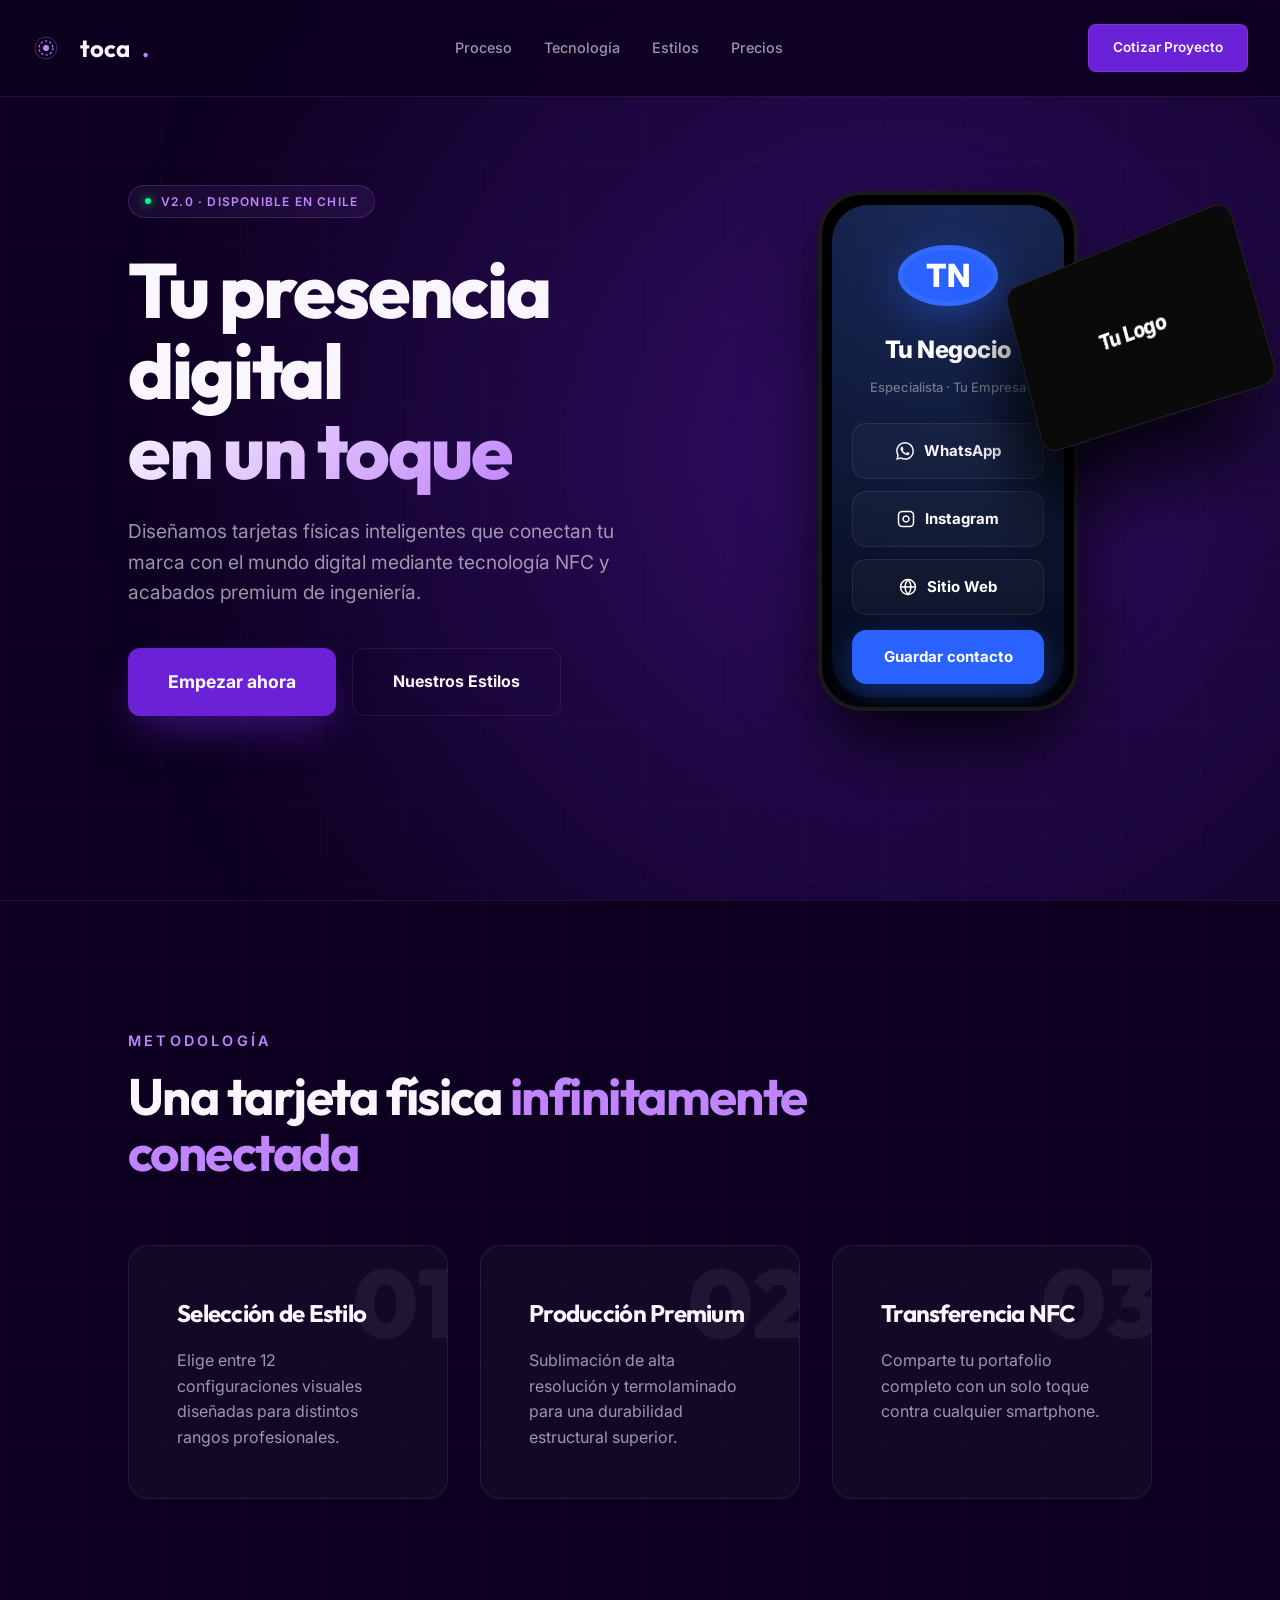
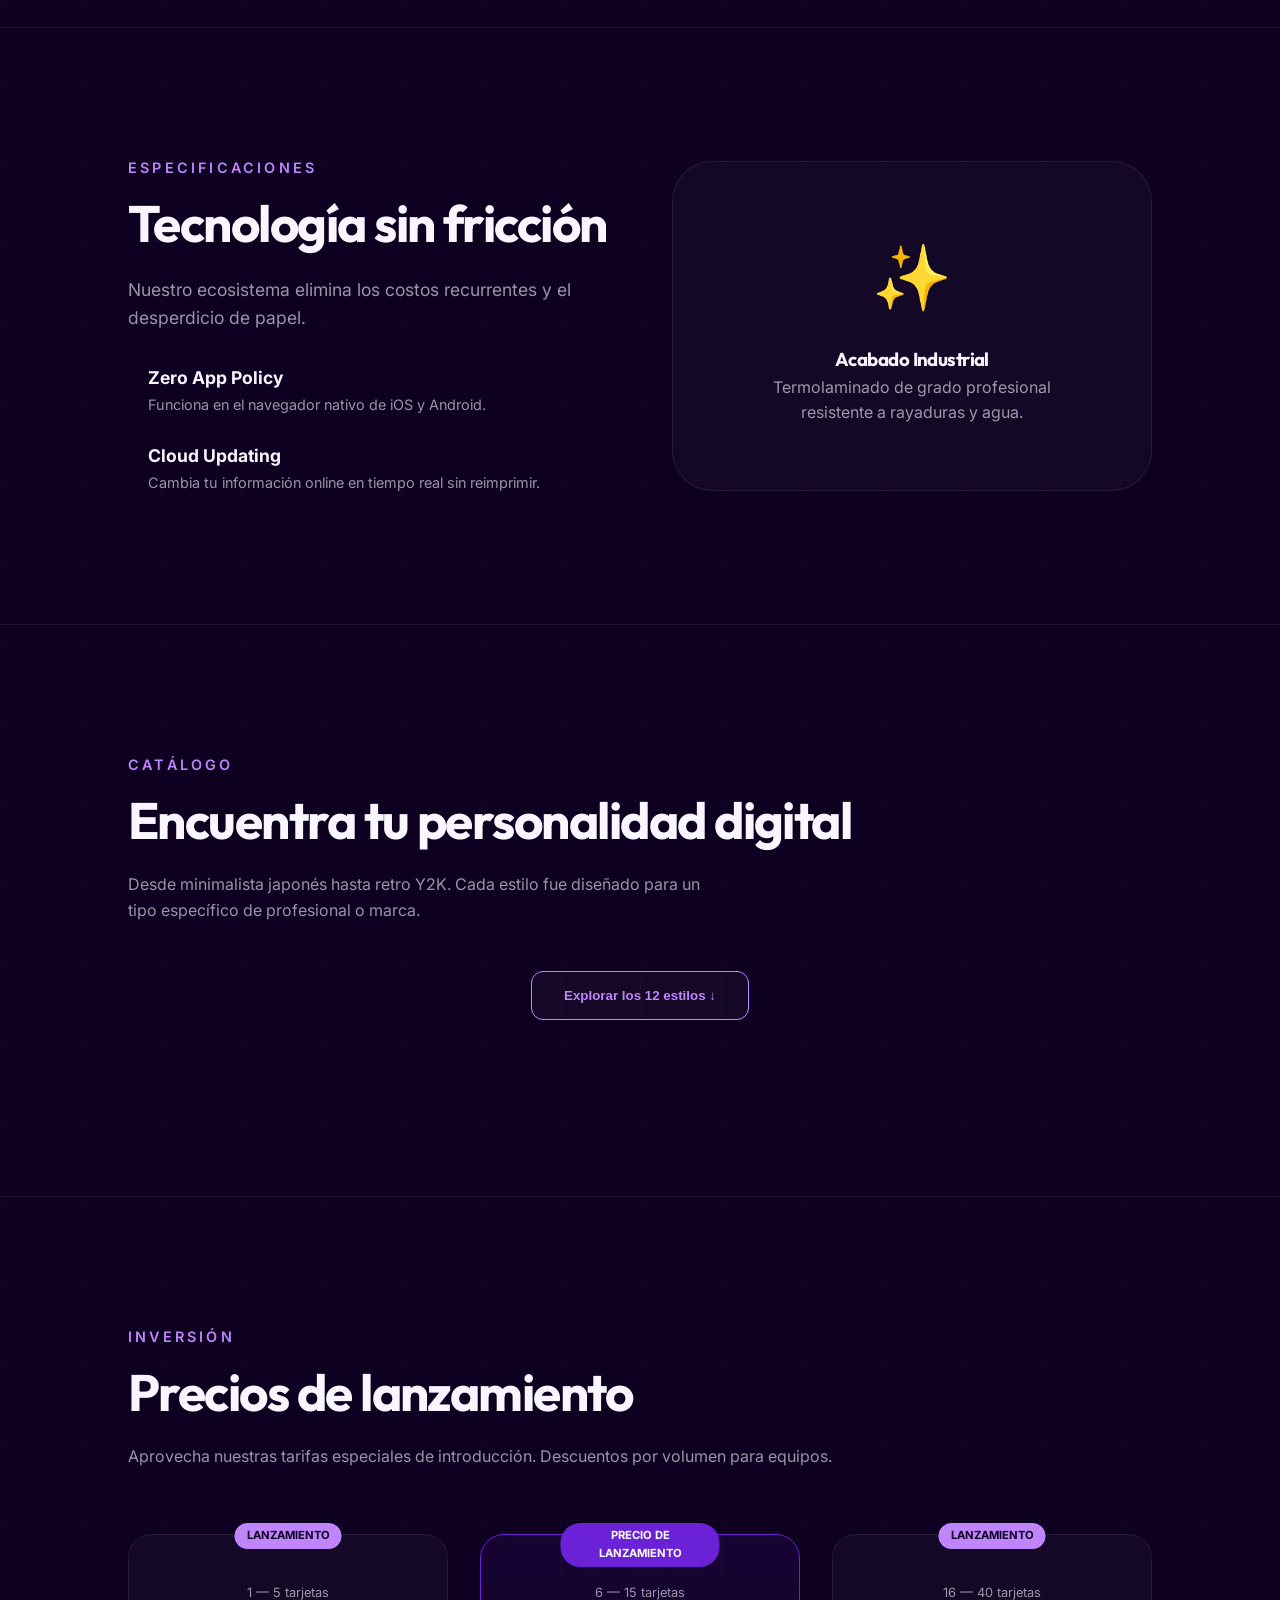
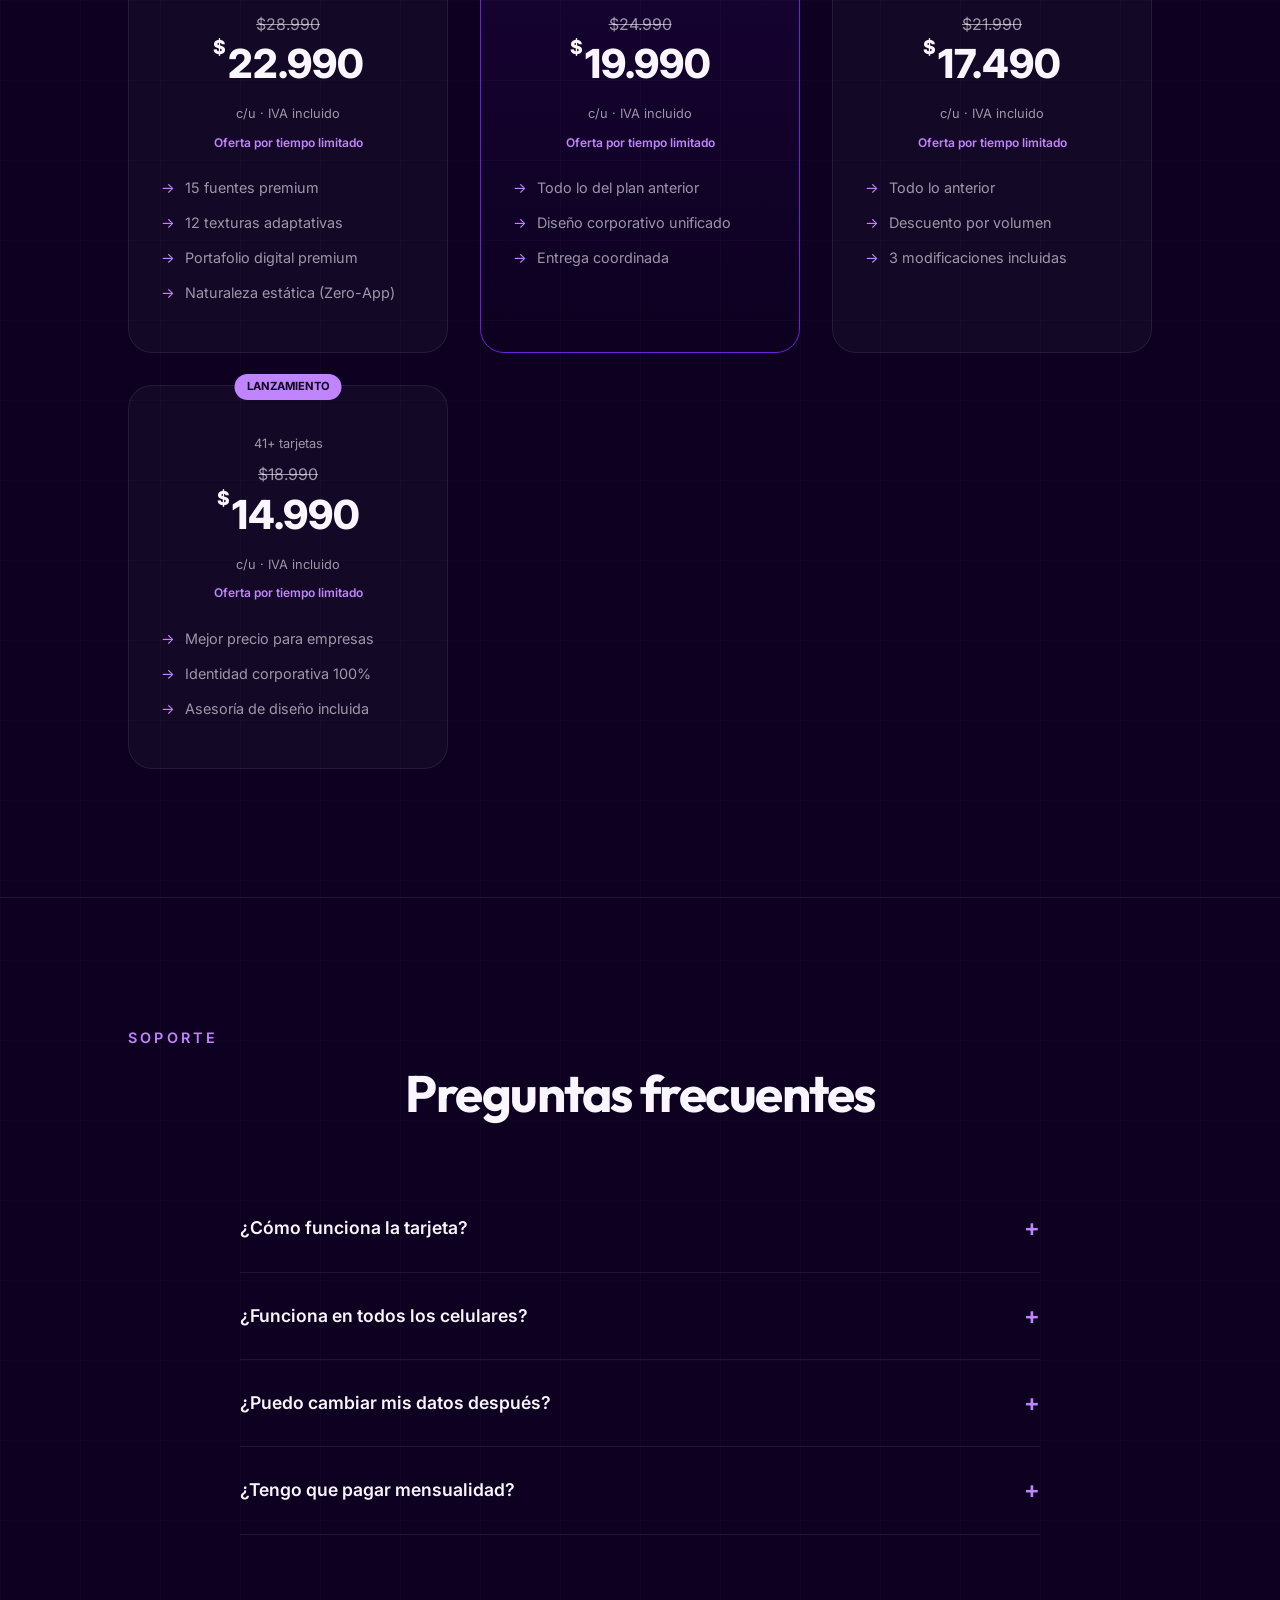
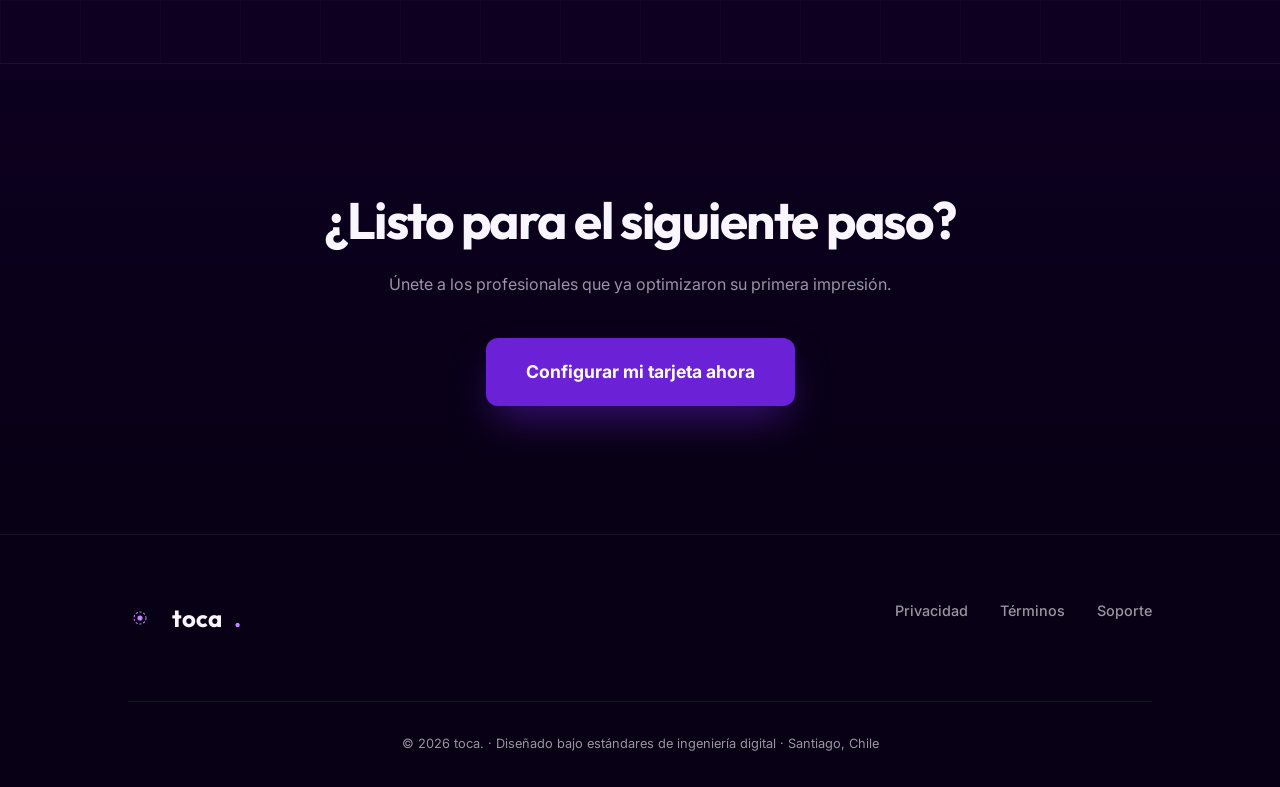
==== commit f1e41b16: "Actualizacion numero oficial WhatsApp Toca.cl" ====
--- a/index.html
+++ b/index.html
@@ -40,34 +40,38 @@
     </div>
     
     <div class="hero-visual">
-        <div class="card-stack">
-            <div class="main-card">
-                <div class="card-header">
-                    <div class="avatar-circle">MG</div>
-                    <div style="text-align: right;">
-                        <img src="https://img.icons8.com/material-outlined/24/ffffff/wifi.png" style="opacity: 0.5;">
+        <div class="visual-container">
+            <!-- El Teléfono -->
+            <div class="phone-mockup">
+                <div class="contact-glow"></div>
+                <div class="screen-content">
+                    <div class="p-avatar-main">TN</div>
+                    <div class="p-name-main">Tu Negocio</div>
+                    <div class="p-role-main">Especialista · Tu Empresa</div>
+                    
+                    <div class="p-links-main">
+                        <a href="https://wa.me/56968704071?text=Hola,%20vengo%20de%20la%20web%20de%20toca.cl" target="_blank" class="p-link-item" style="text-decoration: none; color: inherit;">
+                            <svg width="18" height="18" viewBox="0 0 24 24" fill="currentColor"><path d="M17.472 14.382c-.297-.149-1.758-.867-2.03-.967-.273-.099-.471-.148-.67.15-.197.297-.767.966-.94 1.164-.173.199-.347.223-.644.075-.297-.15-1.255-.463-2.39-1.475-.883-.788-1.48-1.761-1.653-2.059-.173-.297-.018-.458.13-.606.134-.133.298-.347.446-.52.149-.174.198-.298.298-.497.099-.198.05-.371-.025-.52-.075-.149-.669-1.612-.916-2.207-.242-.579-.487-.5-.669-.51-.173-.008-.371-.01-.57-.01-.198 0-.52.074-.792.372-.272.297-1.04 1.016-1.04 2.479 0 1.462 1.065 2.875 1.213 3.074.149.198 2.096 3.2 5.077 4.487.709.306 1.262.489 1.694.625.712.227 1.36.195 1.871.118.571-.085 1.758-.719 2.006-1.413.248-.694.248-1.289.173-1.413-.074-.124-.272-.198-.57-.347m-5.421 7.403h-.004a9.87 9.87 0 01-5.031-1.378l-.361-.214-3.741.982.998-3.648-.235-.374a9.86 9.86 0 01-1.51-5.26c.001-5.45 4.436-9.884 9.888-9.884 2.64 0 5.122 1.03 6.988 2.898a9.825 9.825 0 012.893 6.994c-.003 5.45-4.437 9.884-9.885 9.884m8.413-18.297A11.815 11.815 0 0012.05 0C5.495 0 .16 5.335.157 11.892c0 2.096.547 4.142 1.588 5.945L.057 24l6.305-1.654a11.882 11.882 0 005.683 1.448h.005c6.554 0 11.89-5.335 11.893-11.893a11.821 11.821 0 00-3.48-8.413z"/></svg>
+                            WhatsApp
+                        </a>
+                        <div class="p-link-item">
+                            <svg width="18" height="18" viewBox="0 0 24 24" fill="none" stroke="currentColor" stroke-width="2"><rect x="2" y="2" width="20" height="20" rx="5" ry="5"></rect><path d="M16 11.37A4 4 0 1 1 12.63 8 4 4 0 0 1 16 11.37z"></path><line x1="17.5" y1="6.5" x2="17.51" y2="6.5"></line></svg>
+                            Instagram
+                        </div>
+                        <div class="p-link-item">
+                            <svg width="18" height="18" viewBox="0 0 24 24" fill="none" stroke="currentColor" stroke-width="2"><circle cx="12" cy="12" r="10"></circle><line x1="2" y1="12" x2="22" y2="12"></line><path d="M12 2a15.3 15.3 0 0 1 4 10 15.3 15.3 0 0 1-4 10 15.3 15.3 0 0 1-4-10 15.3 15.3 0 0 1 4-10z"></path></svg>
+                            Sitio Web
+                        </div>
                     </div>
+                    
+                    <div class="p-save-btn featured">Guardar contacto</div>
                 </div>
-                <div class="card-info">
-                    <h3>María González</h3>
-                    <div class="role">Directora de Diseño · Estudio MG</div>
-                </div>
-                <div class="card-socials">
-                    <div class="social-bar">
-                        <img src="https://img.icons8.com/material-rounded/20/ffffff/whatsapp.png" style="opacity: 0.8;">
-                        WhatsApp Business
-                    </div>
-                    <div class="social-bar">
-                        <img src="https://img.icons8.com/ios-glyphs/20/ffffff/instagram-new.png" style="opacity: 0.8;">
-                        @estudiomg.diseño
-                    </div>
-                    <div class="social-bar">
-                        <img src="https://img.icons8.com/material-rounded/20/ffffff/internet.png" style="opacity: 0.8;">
-                        www.estudiomg.cl
-                    </div>
-                </div>
-                <div style="margin-top: 2rem; background: var(--purple); color: white; padding: 12px; border-radius: 12px; text-align: center; font-size: 0.8rem; font-weight: 600;">
-                    Guardar Contacto
+            </div>
+            
+            <!-- La Tarjeta Flotante -->
+            <div class="floating-card-container">
+                <div class="physical-card">
+                    <div class="card-brand-text">Tu Logo</div>
                 </div>
             </div>
         </div>
@@ -140,18 +144,18 @@
     </div>
 
     <div class="styles-grid" id="styles-grid" style="display: none;">
-        <div class="style-card" style="background: linear-gradient(135deg,#0d0020,#2d0060)"><span class="style-num">01</span><span class="style-label">Dark Glass</span></div>
-        <div class="style-card" style="background: #f7f500;"><span class="style-num">02</span><span class="style-label" style="color:#000;">Neobrutalist</span></div>
-        <div class="style-card" style="background: #fafaf8;"><span class="style-num">03</span><span class="style-label" style="color:#1a1a1a;">Japonés</span></div>
-        <div class="style-card" style="background: linear-gradient(160deg,#0a0a2e,#1a0a3e)"><span class="style-num">04</span><span class="style-label" style="color:#00ffff;">Retro Y2K</span></div>
-        <div class="style-card" style="background: linear-gradient(160deg,#1c0f00,#3d1f00)"><span class="style-num">05</span><span class="style-label" style="color:#fef3c7;">Warm Organic</span></div>
-        <div class="style-card" style="background: #1e3a8a"><span class="style-num">06</span><span class="style-label">Corporate</span></div>
-        <div class="style-card" style="background: #f5f0e8;"><span class="style-num">07</span><span class="style-label" style="color:#1a1a1a;font-family:serif;font-style:italic;">Editorial</span></div>
-        <div class="style-card" style="background: linear-gradient(135deg,#fef3f7,#e0e7ff)"><span class="style-num">08</span><span class="style-label" style="color:#3730a3;">Glass Light</span></div>
-        <div class="style-card" style="background: #0a0a0a;"><span class="style-num">09</span><span class="style-label" style="color:#00ff41;font-family:monospace;">> Terminal</span></div>
-        <div class="style-card" style="background: #0f0f0f;"><span class="style-num">10</span><span class="style-label" style="color:#d4af37;text-transform:uppercase;">Luxury</span></div>
-        <div class="style-card" style="background: #fef3f7;"><span class="style-num">11</span><span class="style-label" style="color:#1a1a1a;font-weight:700;">★ Playful</span></div>
-        <div class="style-card" style="background: linear-gradient(135deg,#4c1d95,#ec4899)"><span class="style-num">12</span><span class="style-label">Fotografía</span></div>
+        <div class="style-card" onclick="window.location.href='cotizar.html?style=Dark%20Glass'" style="background: linear-gradient(135deg,#0d0020,#2d0060)"><span class="style-num">01</span><span class="style-label">Dark Glass</span></div>
+        <div class="style-card" onclick="window.location.href='cotizar.html?style=Neobrutalist'" style="background: #f7f500;"><span class="style-num">02</span><span class="style-label" style="color:#000;">Neobrutalist</span></div>
+        <div class="style-card" onclick="window.location.href='cotizar.html?style=Japonés'" style="background: #fafaf8;"><span class="style-num">03</span><span class="style-label" style="color:#1a1a1a;">Japonés</span></div>
+        <div class="style-card" onclick="window.location.href='cotizar.html?style=Retro%20Y2K'" style="background: linear-gradient(160deg,#ff00fb,#7c3aff)"><span class="style-num">04</span><span class="style-label">Retro Y2K</span></div>
+        <div class="style-card" onclick="window.location.href='cotizar.html?style=Warm%20Organic'" style="background: #fdf8f1;"><span class="style-num">05</span><span class="style-label" style="color:#d97706;">Warm Organic</span></div>
+        <div class="style-card" onclick="window.location.href='cotizar.html?style=Luxury'" style="background: #0f0f0f;"><span class="style-num">06</span><span class="style-label" style="color:#d4af37;text-transform:uppercase;">Luxury</span></div>
+        <div class="style-card" onclick="window.location.href='cotizar.html?style=Terminal'" style="background: #0a0a0a;"><span class="style-num">07</span><span class="style-label" style="color:#00ff41;font-family:monospace;">> Terminal</span></div>
+        <div class="style-card" onclick="window.location.href='cotizar.html?style=Corporate'" style="background: #1e3a8a"><span class="style-num">08</span><span class="style-label">Corporate</span></div>
+        <div class="style-card" onclick="window.location.href='cotizar.html?style=Playful'" style="background: #fdf4ff;"><span class="style-num">09</span><span class="style-label" style="color:#d946ef;font-weight:700;">★ Playful</span></div>
+        <div class="style-card" onclick="window.location.href='cotizar.html?style=Editorial'" style="background: #ffffff;"><span class="style-num">10</span><span class="style-label" style="color:#1a1a1a;font-family:serif;font-style:italic;">Editorial</span></div>
+        <div class="style-card" onclick="window.location.href='cotizar.html?style=Cyberpunk'" style="background: #050505; border:1px solid #00ffcc;"><span class="style-num">11</span><span class="style-label" style="color:#00ffcc;">Cyberpunk</span></div>
+        <div class="style-card" onclick="window.location.href='cotizar.html?style=Minimal%20Mono'" style="background: #ffffff; border:1px solid #000;"><span class="style-num">12</span><span class="style-label" style="color:#000;">Minimal Mono</span></div>
     </div>
 </section>
 
@@ -169,10 +173,10 @@
             <div class="price-unit">c/u · IVA incluido</div>
             <p style="font-size: 0.75rem; color: var(--purple-light); font-weight: 600; margin-top: -1.5rem; margin-bottom: 1.5rem;">Oferta por tiempo limitado</p>
             <ul class="price-features">
-                <li>Tarjeta sublimada</li>
-                <li>Termolaminado brillante</li>
+                <li>15 fuentes premium</li>
+                <li>12 texturas adaptativas</li>
                 <li>Portafolio digital premium</li>
-                <li>QR (optativo)</li>
+                <li>Naturaleza estática (Zero-App)</li>
             </ul>
         </div>
         <div class="price-card featured">
@@ -270,10 +274,10 @@
 <script>
     // Parallax effect for cards
     document.addEventListener('mousemove', (e) => {
-        const card = document.querySelector('.card-stack');
+        const card = document.querySelector('.phone-mockup');
         if(!card) return;
-        const xAxis = (window.innerWidth / 2 - e.pageX) / 25;
-        const yAxis = (window.innerHeight / 2 - e.pageY) / 25;
+        const xAxis = (window.innerWidth / 2 - e.pageX) / 40;
+        const yAxis = (window.innerHeight / 2 - e.pageY) / 40;
         card.style.transform = `rotateY(${xAxis}deg) rotateX(${yAxis}deg)`;
     });
 
--- a/styles_v2.css
+++ b/styles_v2.css
@@ -183,71 +183,193 @@
   z-index: 0;
 }
 
-/* THE CARD 3D */
-.card-stack {
-  position: relative;
-  width: 320px;
-  height: 480px;
-  transform-style: preserve-3d;
-  perspective: 1000px;
-  animation: floatCard 6s ease-in-out infinite;
-}
-
-@keyframes floatCard {
-  0%, 100% { transform: translateY(0) rotateY(-10deg) rotateX(10deg); }
-  50% { transform: translateY(-20px) rotateY(10deg) rotateX(-5deg); }
-}
-
-.main-card {
+/* HERO VISUAL RE-DESIGN */
+.visual-container {
+  position: relative;
+  width: 100%;
+  max-width: 440px;
+  height: 520px;
+  display: flex;
+  justify-content: center;
+  align-items: center;
+}
+
+.phone-mockup {
+  width: 260px;
+  height: 520px;
+  background: #000;
+  border-radius: 44px;
+  padding: 10px;
+  border: 4px solid #1a1a1a;
+  box-shadow: 0 40px 80px -10px rgba(0,0,0,0.9);
+  position: relative;
+  overflow: hidden;
+  z-index: 1;
+}
+
+.contact-glow {
+  position: absolute;
+  top: 40px;
+  right: 0;
+  width: 150px;
+  height: 150px;
+  background: radial-gradient(circle, rgba(41, 98, 255, 0.8) 0%, transparent 70%);
+  z-index: 5;
+  pointer-events: none;
+  opacity: 0;
+  transform: scale(0.5);
+  animation: contactPulse 5s ease-in-out infinite;
+}
+
+@keyframes contactPulse {
+  0%, 45%, 55%, 100% { opacity: 0; transform: scale(0.5); }
+  50% { opacity: 1; transform: scale(1.5); }
+}
+
+@keyframes phoneGlow {
+  0%, 45%, 55%, 100% { box-shadow: 0 40px 80px -10px rgba(0,0,0,0.9); border-color: #1a1a1a; }
+  50% { box-shadow: 0 0 100px rgba(41, 98, 255, 0.5); border-color: #2962ff; }
+}
+
+.screen-content {
   width: 100%;
   height: 100%;
-  background: rgba(255, 255, 255, 0.05);
-  border: 1px solid rgba(255, 255, 255, 0.15);
-  backdrop-filter: blur(20px);
-  border-radius: 24px;
-  padding: 30px;
+  background: radial-gradient(circle at top, #1a2a5a 0%, #050a1a 100%);
+  border-radius: 36px;
   display: flex;
   flex-direction: column;
-  box-shadow: 0 40px 100px rgba(0, 0, 0, 0.5);
-}
-
-.card-header {
-  display: flex;
-  justify-content: space-between;
-  margin-bottom: 2rem;
-}
-
-.avatar-circle {
-  width: 60px; height: 60px;
+  align-items: center;
+  padding: 40px 20px;
+  position: relative;
+  animation: screenPulse 5s ease-in-out infinite;
+}
+
+@keyframes screenPulse {
+  0%, 45%, 55%, 100% { filter: brightness(1); }
+  50% { filter: brightness(1.4) contrast(1.1); }
+}
+
+.p-avatar-main {
+  width: 100px;
+  height: 100px;
+  background: #2962ff;
   border-radius: 50%;
-  background: linear-gradient(45deg, var(--purple), var(--purple-light));
   display: flex;
   align-items: center;
   justify-content: center;
-  font-weight: 700;
-  border: 4px solid rgba(255, 255, 255, 0.1);
-}
-
-.card-info h3 { font-size: 1.4rem; margin-bottom: 4px; }
-.card-info .role { font-size: 0.85rem; color: var(--purple-light); font-weight: 500; }
-
-.card-socials {
-  margin-top: auto;
+  font-size: 32px;
+  font-weight: 800;
+  color: #fff;
+  margin-bottom: 25px;
+  border: 5px solid rgba(255,255,255,0.05);
+  box-shadow: 0 10px 40px rgba(41, 98, 255, 0.4);
+}
+
+.p-name-main {
+  font-size: 24px;
+  font-weight: 800;
+  margin-bottom: 8px;
+  color: #fff;
+  letter-spacing: -0.5px;
+}
+
+.p-role-main {
+  font-size: 13px;
+  color: rgba(255,255,255,0.4);
+  margin-bottom: 25px;
+  text-align: center;
+  font-weight: 500;
+}
+
+.p-links-main {
+  width: 100%;
   display: flex;
   flex-direction: column;
   gap: 12px;
 }
 
-.social-bar {
-  height: 44px;
-  background: rgba(255, 255, 255, 0.05);
-  border: 1px solid rgba(255, 255, 255, 0.1);
-  border-radius: 12px;
-  display: flex;
-  align-items: center;
-  padding: 0 15px;
-  gap: 12px;
-  font-size: 0.85rem;
+.p-link-item {
+  width: 100%;
+  padding: 15px;
+  background: rgba(255,255,255,0.03);
+  border: 1.5px solid rgba(255,255,255,0.08);
+  border-radius: 14px;
+  display: flex;
+  align-items: center;
+  justify-content: center;
+  gap: 10px;
+  font-size: 15px;
+  font-weight: 700;
+  color: #fff;
+}
+
+.p-link-item.featured {
+  background: #2962ff;
+  border-color: #2962ff;
+  box-shadow: 0 8px 20px rgba(41, 98, 255, 0.3);
+}
+
+.p-save-btn {
+  width: 100%;
+  margin-top: 15px;
+  padding: 14px;
+  background: rgba(255,255,255,0.05);
+  border: 1.5px solid rgba(255,255,255,0.1);
+  border-radius: 14px;
+  text-align: center;
+  color: #fff;
+  font-weight: 700;
+  font-size: 15px;
+  cursor: pointer;
+}
+
+.p-save-btn.featured {
+  background: #2962ff;
+  border-color: #2962ff;
+  box-shadow: 0 10px 30px rgba(41, 98, 255, 0.4);
+}
+
+/* FLOATING PHYSICAL CARD */
+.floating-card-container {
+  position: absolute;
+  top: 10%;
+  right: -120px;
+  z-index: 10;
+  perspective: 1200px;
+}
+
+.physical-card {
+  width: 280px;
+  height: 180px;
+  background: #0a0a0a;
+  border-radius: 16px;
+  border: 1px solid rgba(255,255,255,0.1);
+  position: relative;
+  transform: rotateZ(-20deg) rotateY(-30deg) rotateX(10deg);
+  box-shadow: -30px 50px 80px rgba(0,0,0,0.8);
+  display: flex;
+  flex-direction: column;
+  justify-content: center;
+  align-items: center;
+  padding: 20px;
+  animation: floatPhysical 5s ease-in-out infinite;
+}
+
+@keyframes floatPhysical {
+  0%, 100% { transform: translate(0, 0) rotateZ(-20deg) rotateY(-30deg) rotateX(10deg); }
+  50% { transform: translate(-80px, 40px) rotateZ(-15deg) rotateY(-15deg) rotateX(5deg) scale(0.95); }
+}
+
+.card-brand-text {
+  font-size: 22px;
+  font-weight: 800;
+  color: #fff;
+  letter-spacing: -0.5px;
+  text-align: center;
+}
+
+@media (max-width: 1024px) {
+    .visual-container { margin-top: 2rem; transform: scale(0.85); }
 }
 
 .btn-cta {
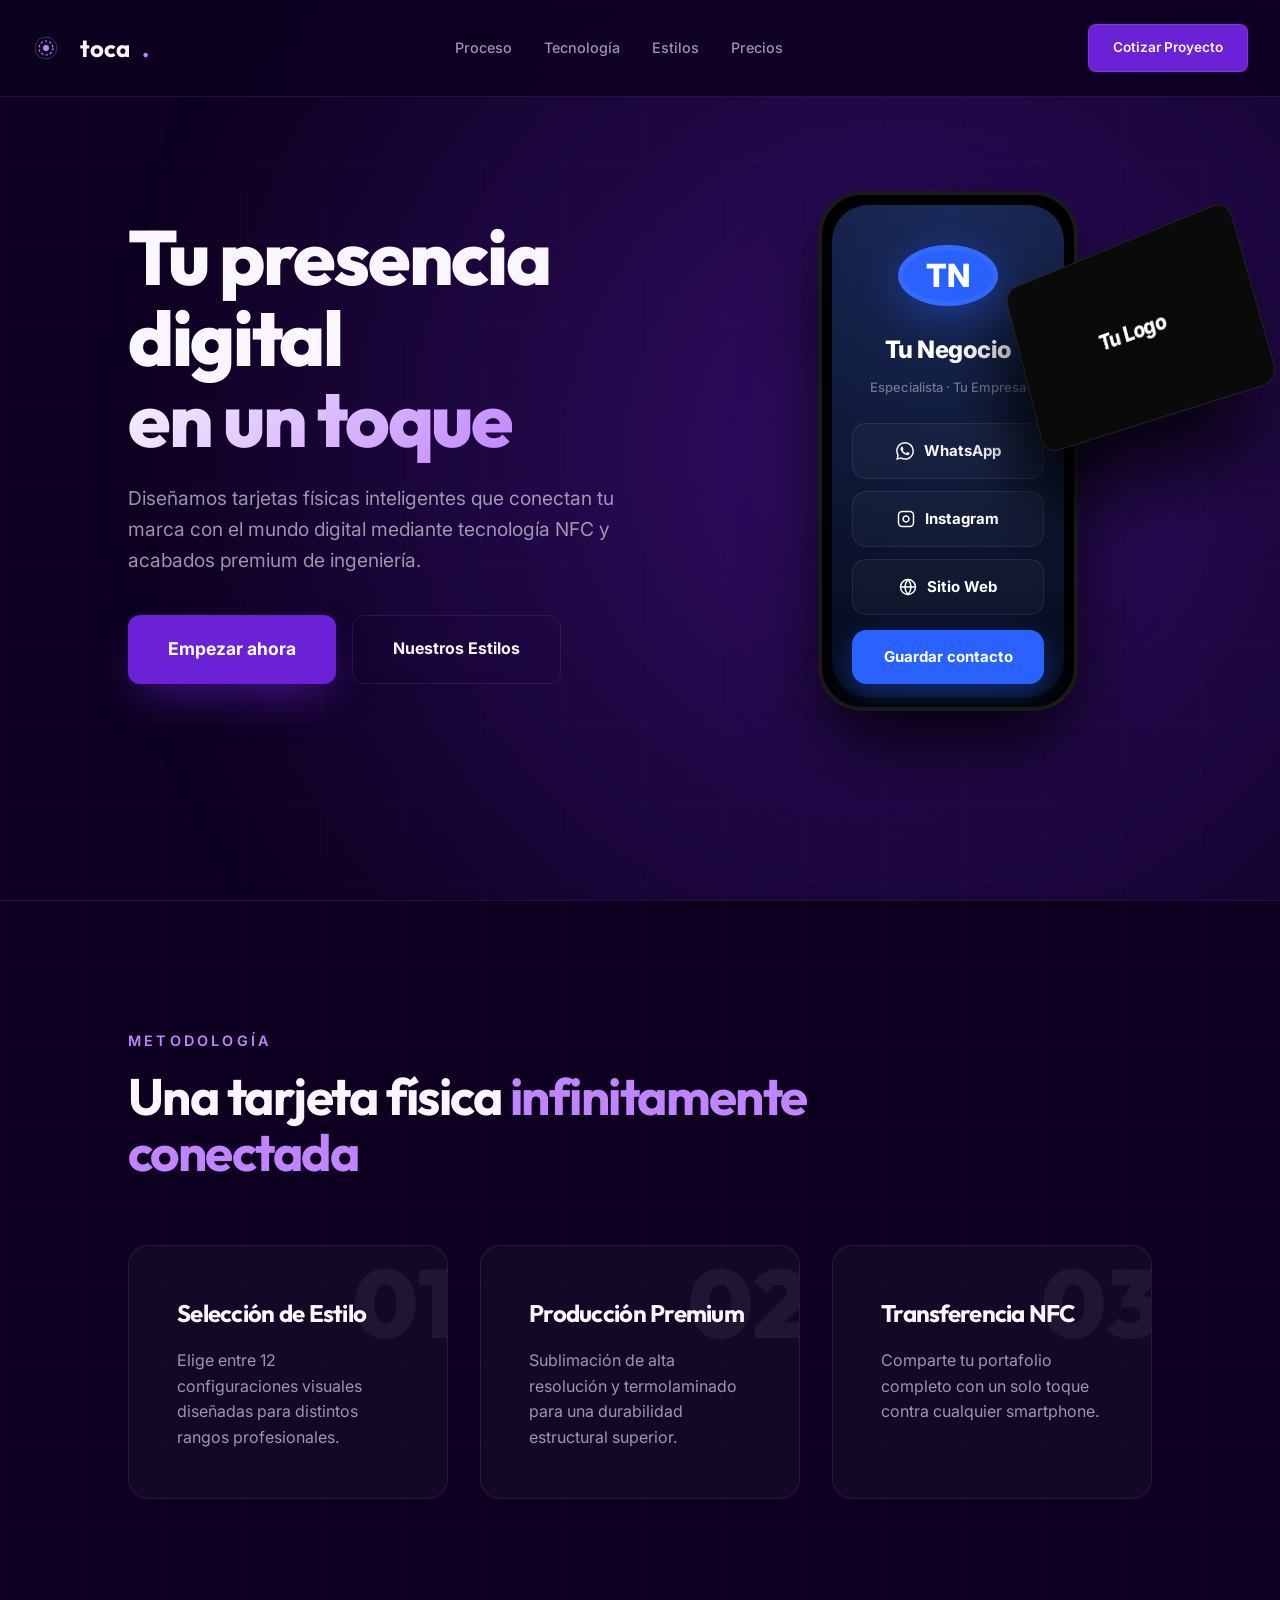
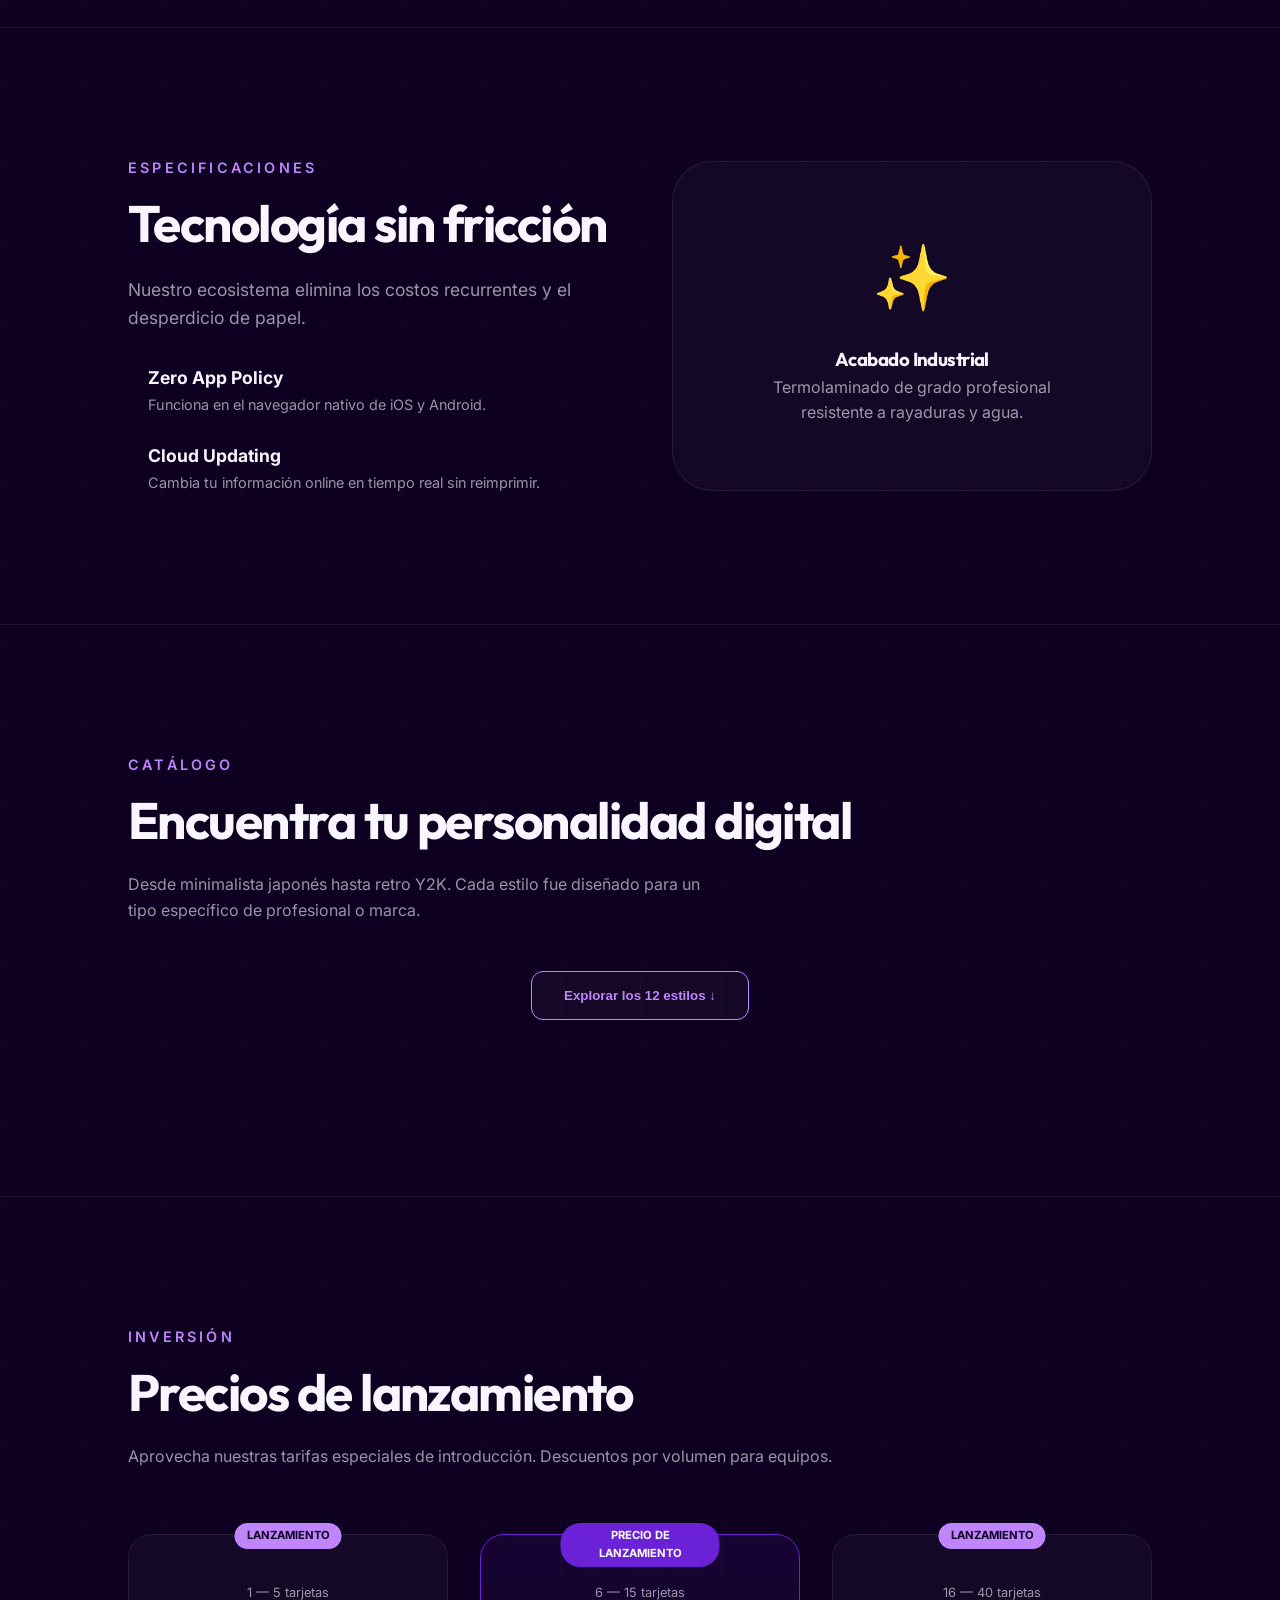
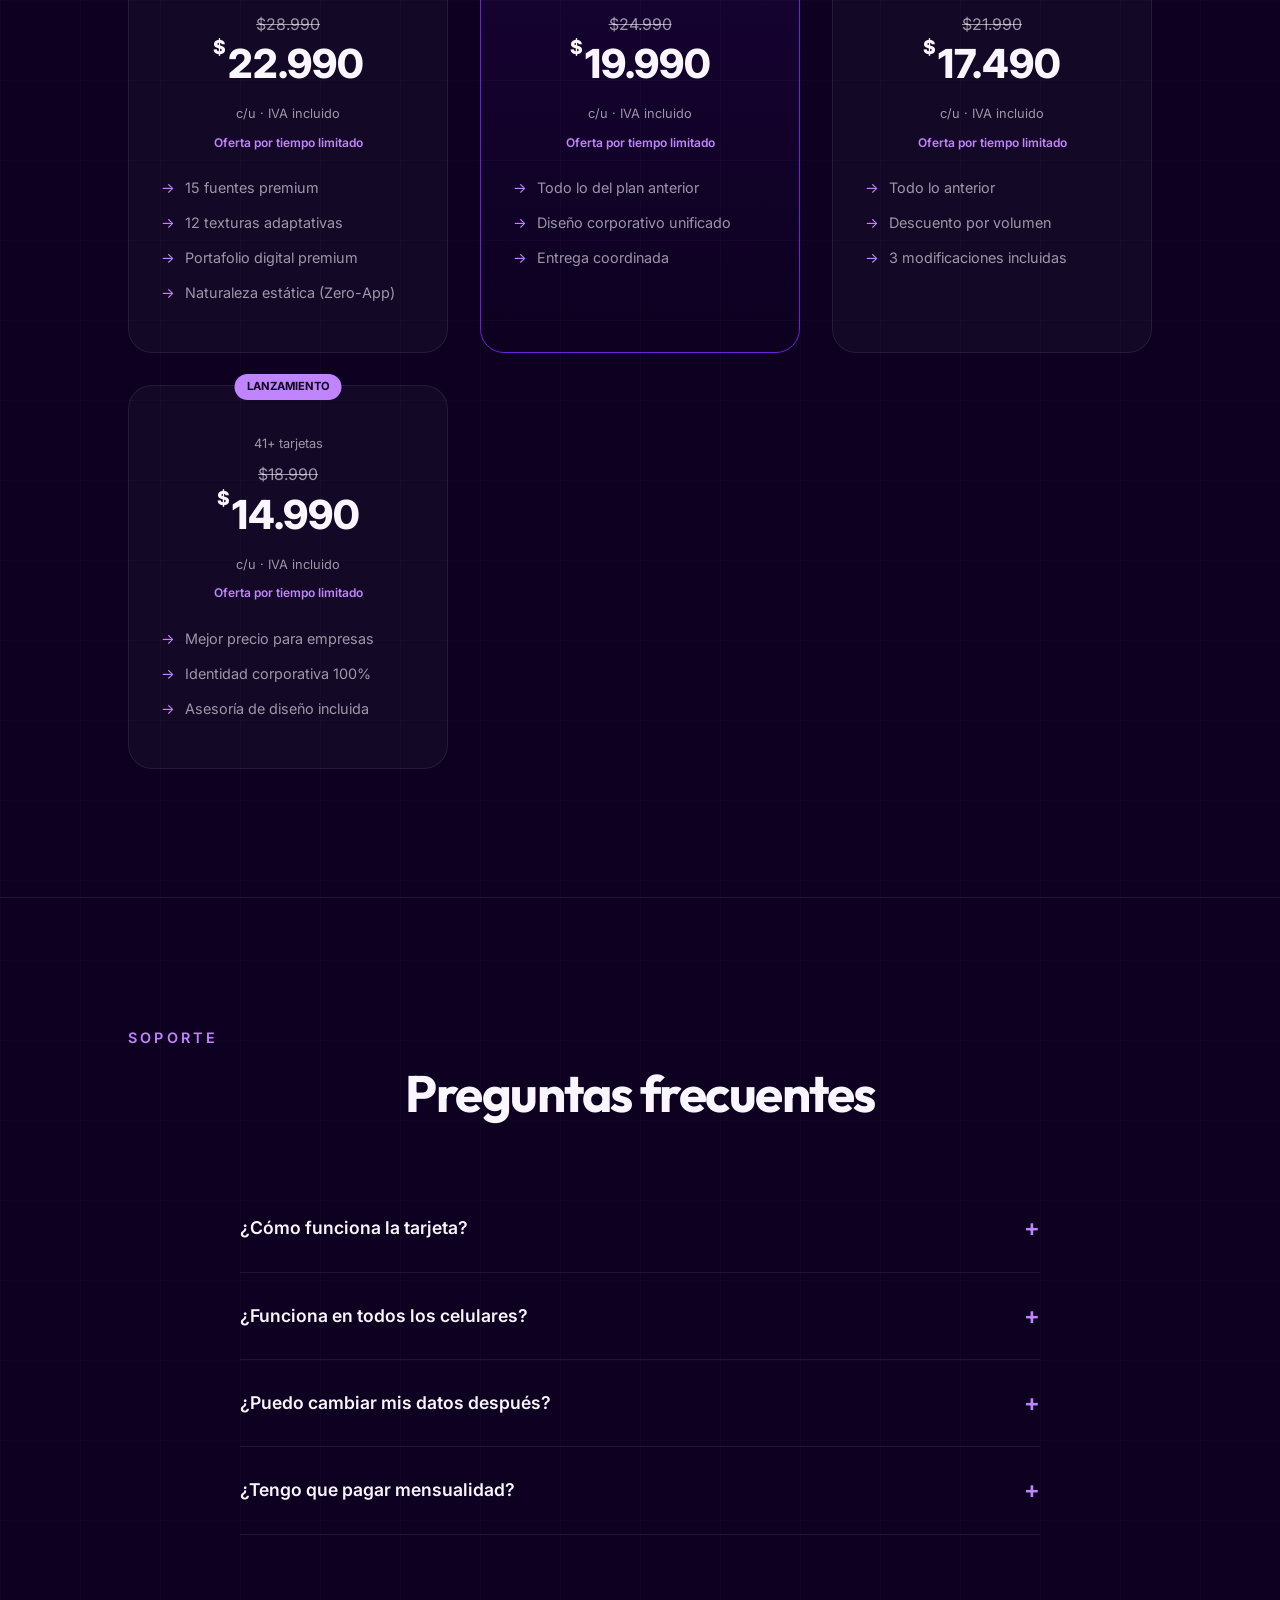
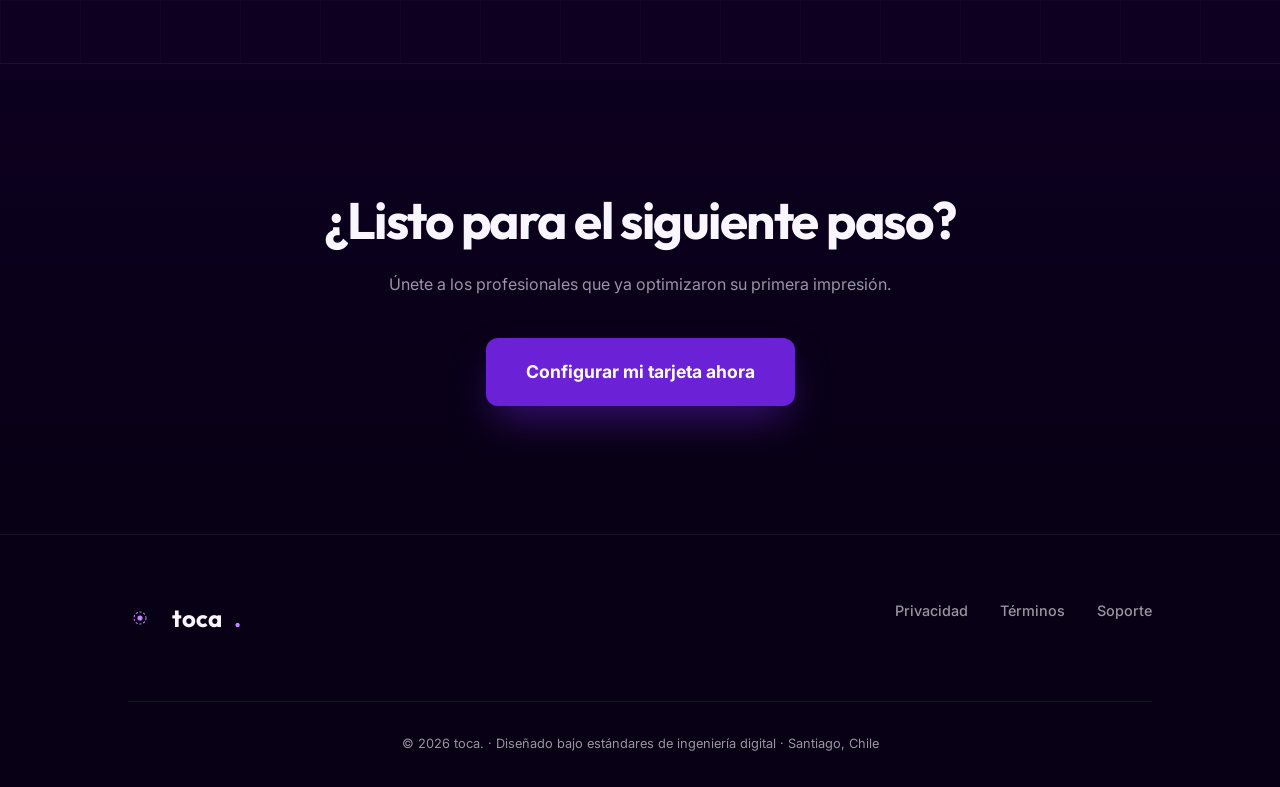
==== commit 8575933e: "UI: Remove version badge from hero" ====
--- a/index.html
+++ b/index.html
@@ -30,7 +30,6 @@
 <section class="hero">
     <div class="engineering-mesh"></div>
     <div class="hero-content">
-        <div class="hero-badge"><i></i> v2.0 · Disponible en Chile</div>
         <h1>Tu presencia digital<br><span>en un toque</span></h1>
         <p class="hero-sub">Diseñamos tarjetas físicas inteligentes que conectan tu marca con el mundo digital mediante tecnología NFC y acabados premium de ingeniería.</p>
         <div style="display: flex; gap: 1rem; flex-wrap: wrap;">
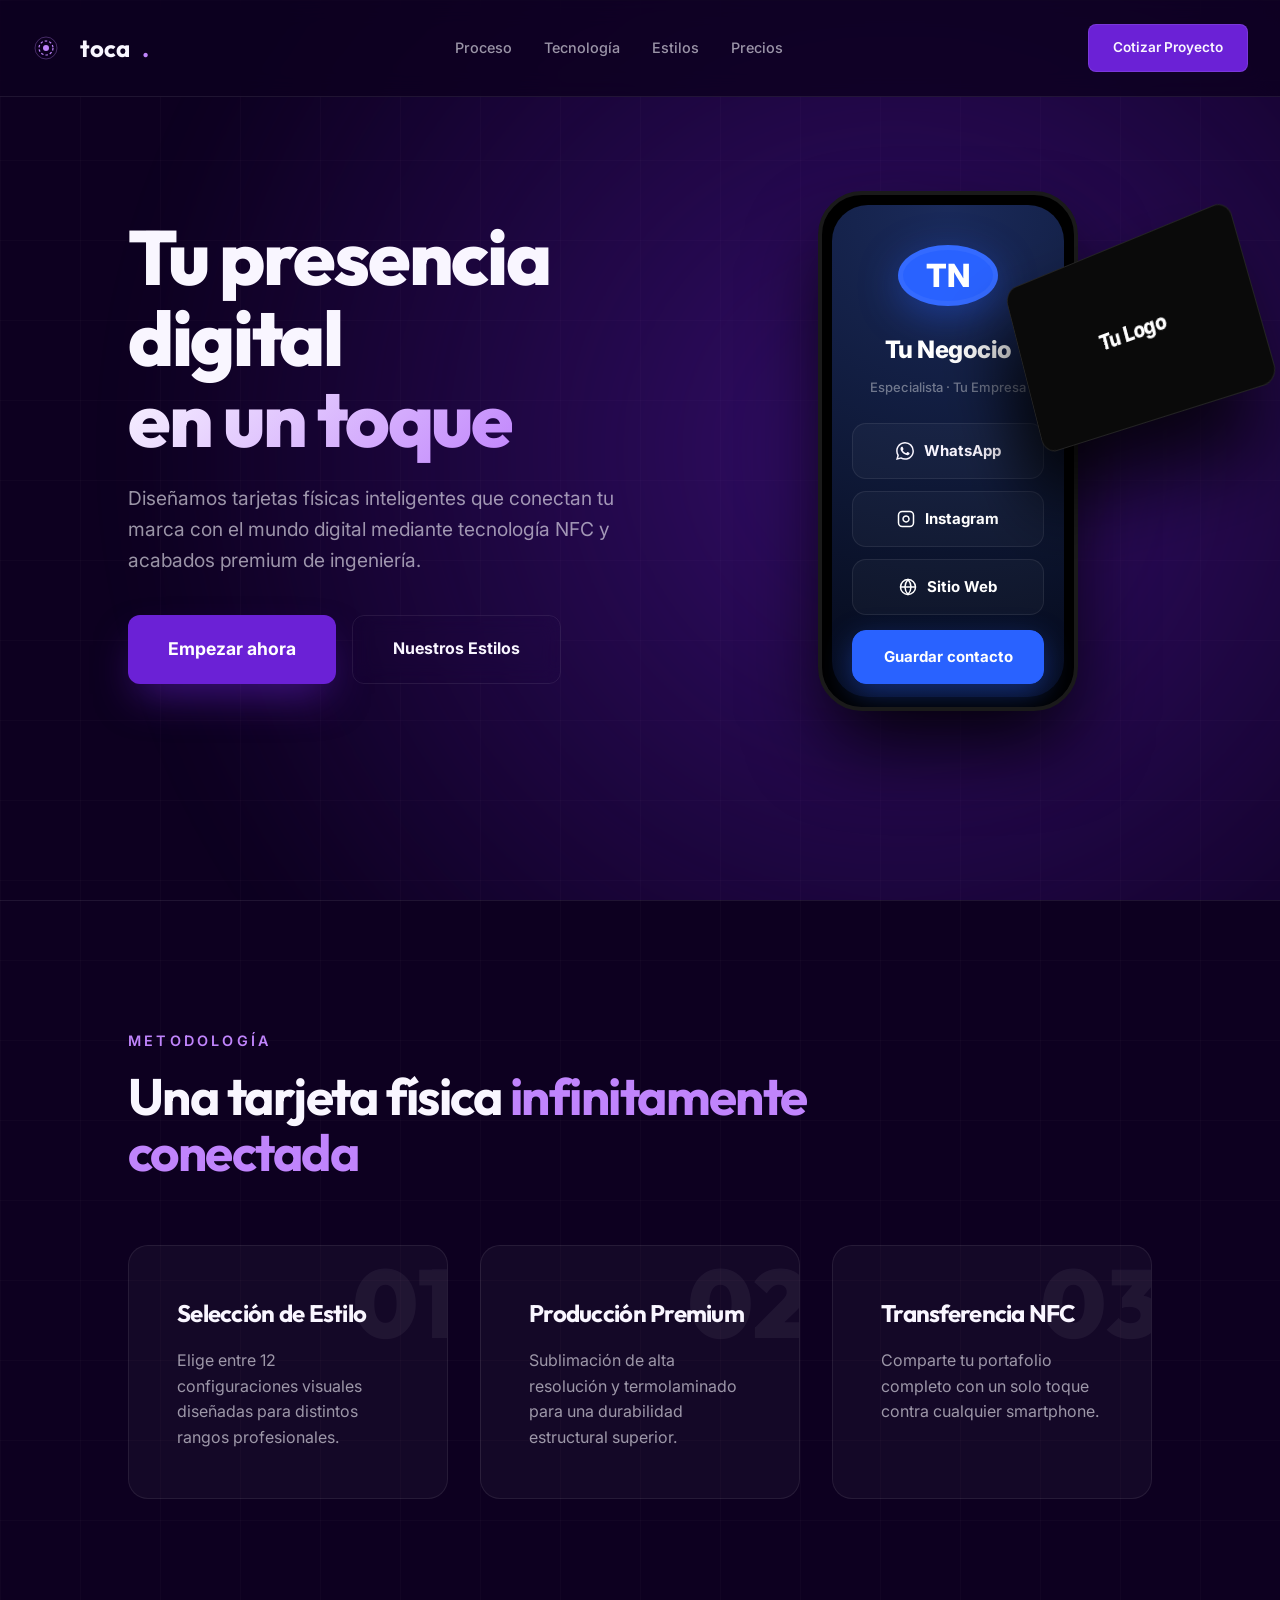
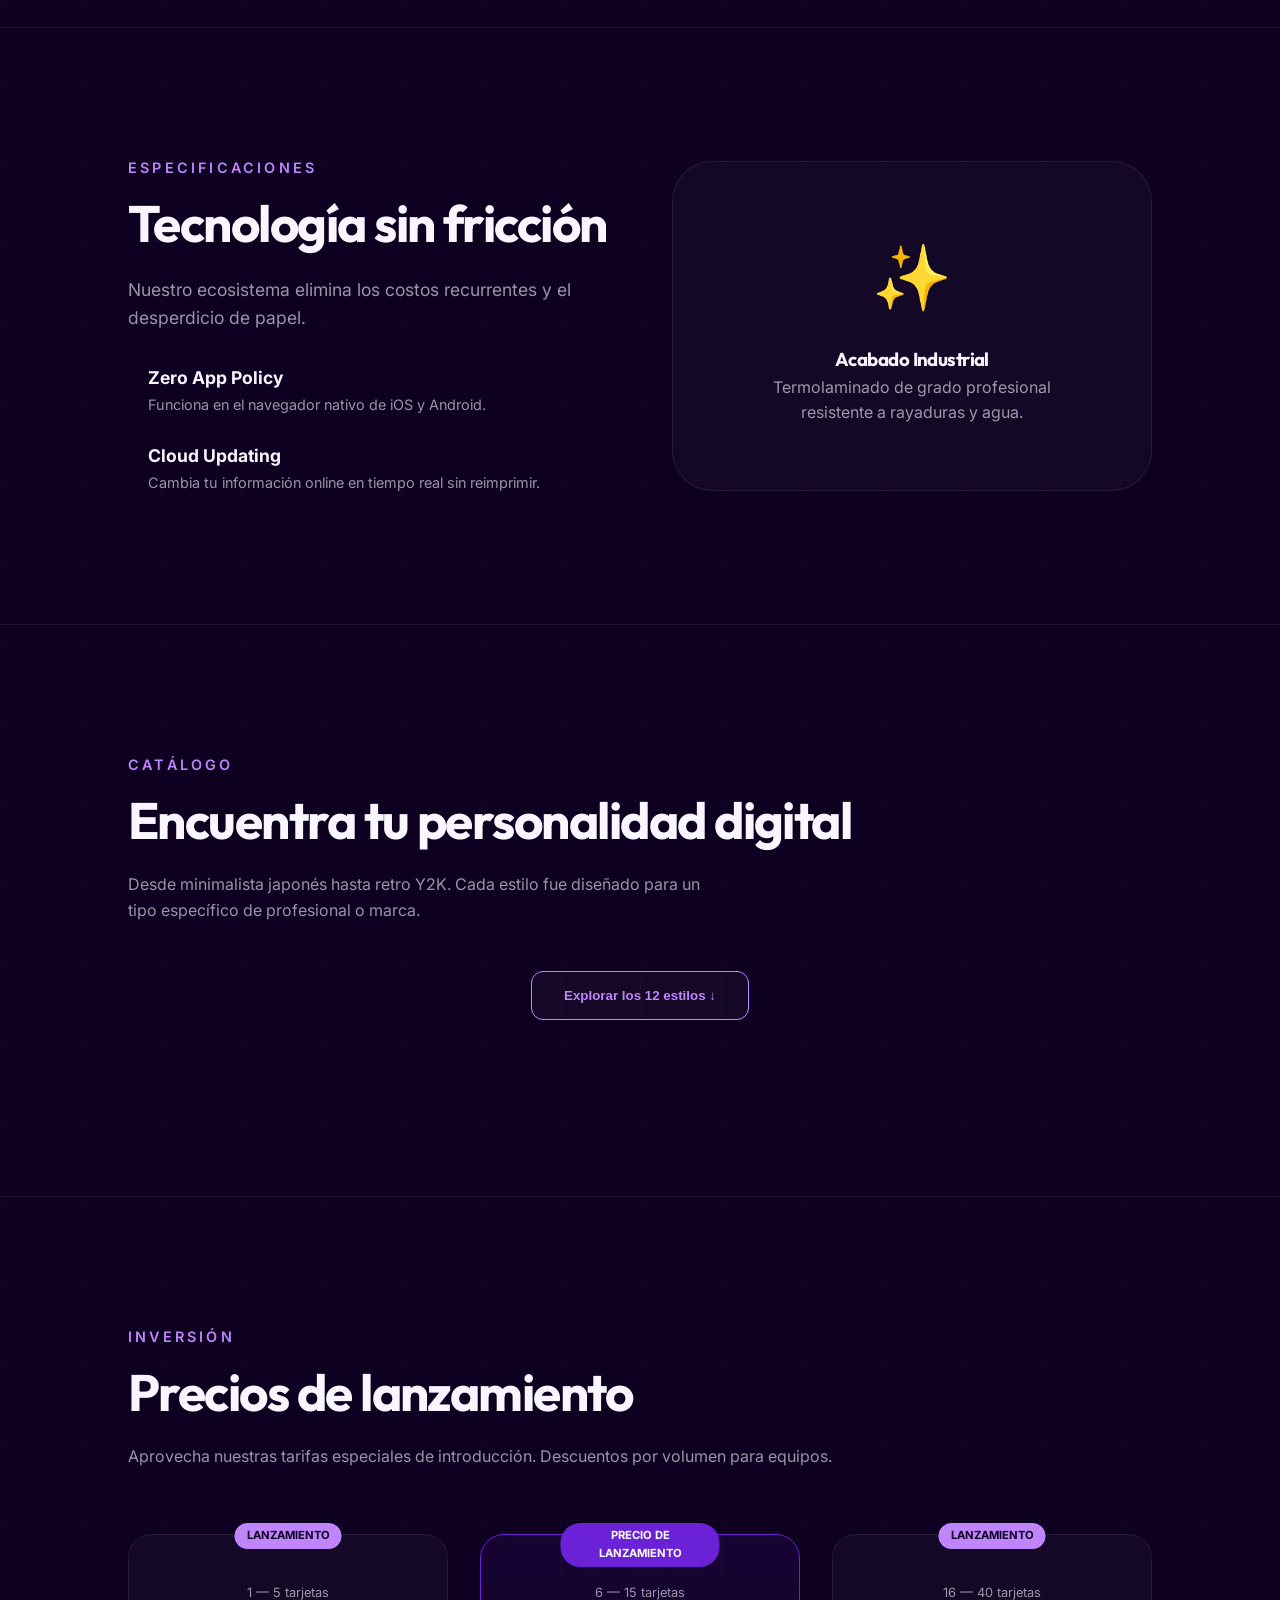
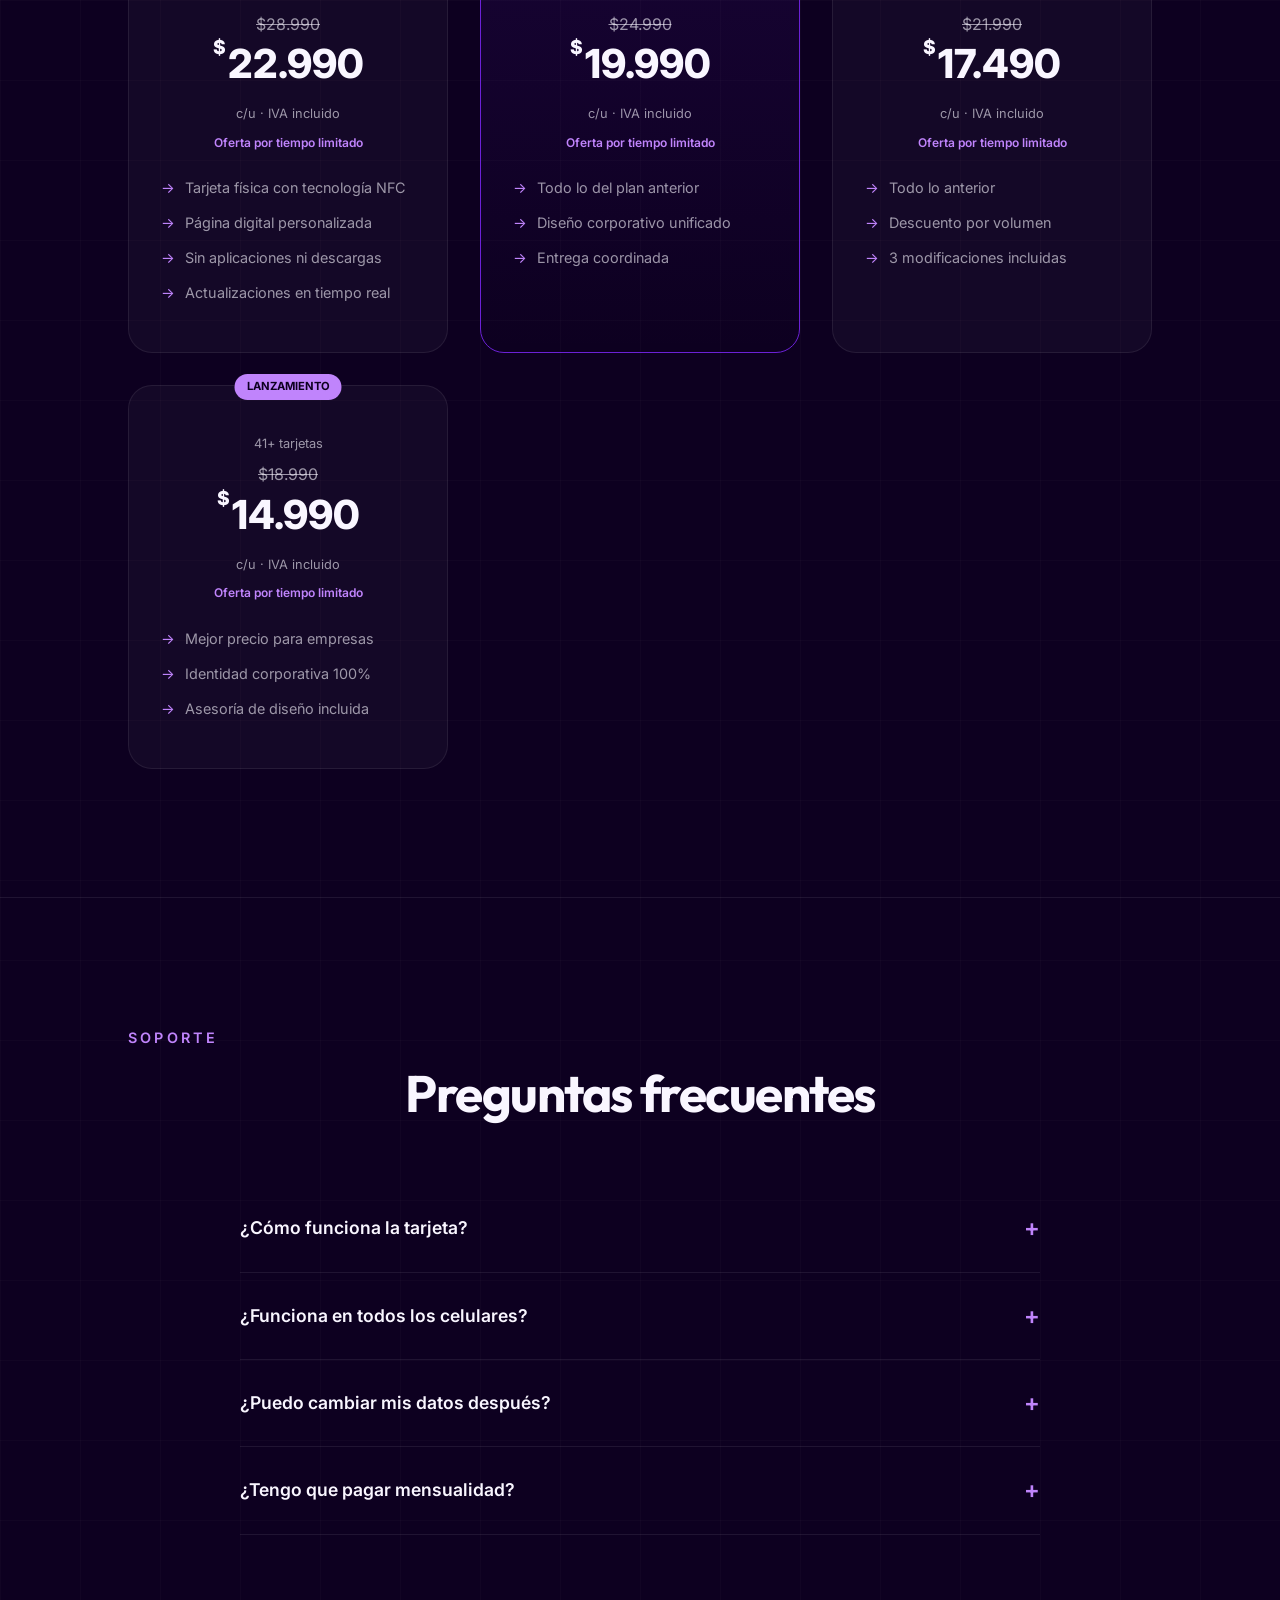
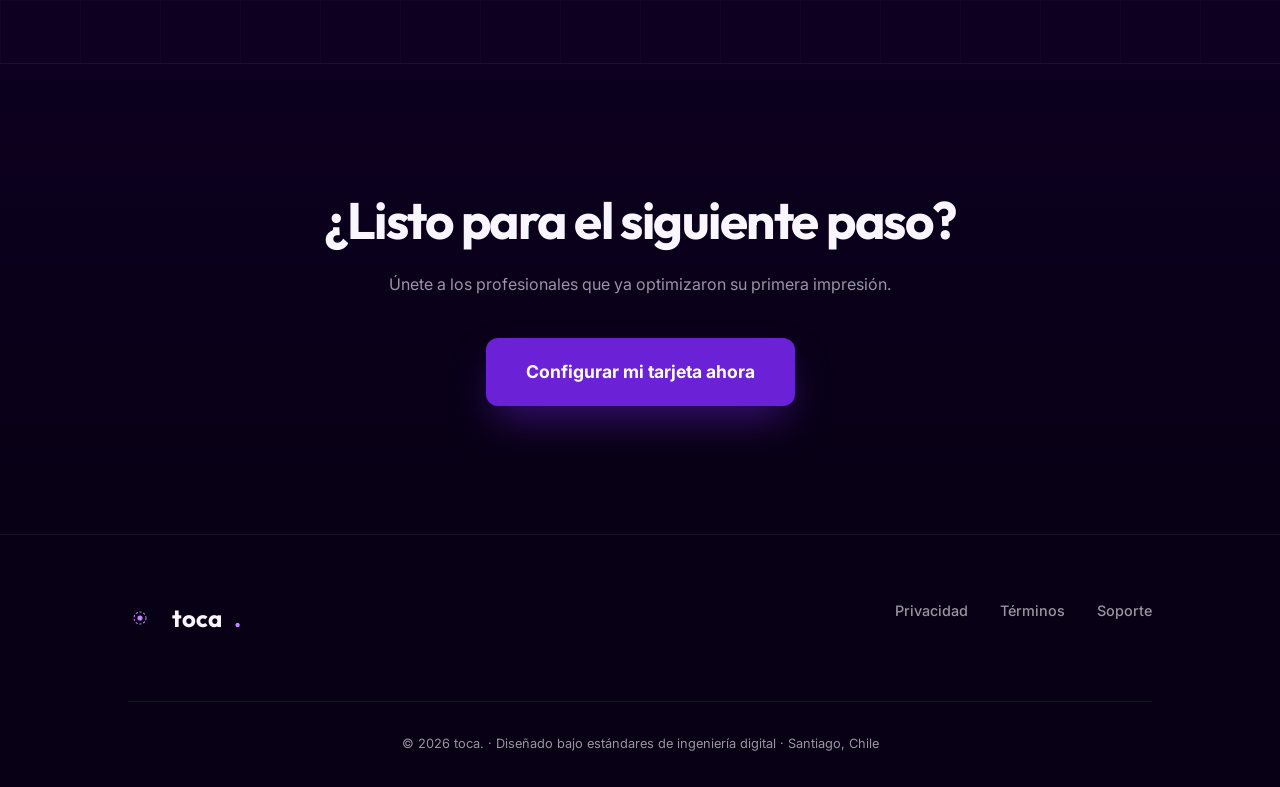
==== commit 20cc8bcf: "Content: Simplify pricing features and remove fluff" ====
--- a/index.html
+++ b/index.html
@@ -172,10 +172,10 @@
             <div class="price-unit">c/u · IVA incluido</div>
             <p style="font-size: 0.75rem; color: var(--purple-light); font-weight: 600; margin-top: -1.5rem; margin-bottom: 1.5rem;">Oferta por tiempo limitado</p>
             <ul class="price-features">
-                <li>15 fuentes premium</li>
-                <li>12 texturas adaptativas</li>
-                <li>Portafolio digital premium</li>
-                <li>Naturaleza estática (Zero-App)</li>
+                <li>Tarjeta física con tecnología NFC</li>
+                <li>Página digital personalizada</li>
+                <li>Sin aplicaciones ni descargas</li>
+                <li>Actualizaciones en tiempo real</li>
             </ul>
         </div>
         <div class="price-card featured">
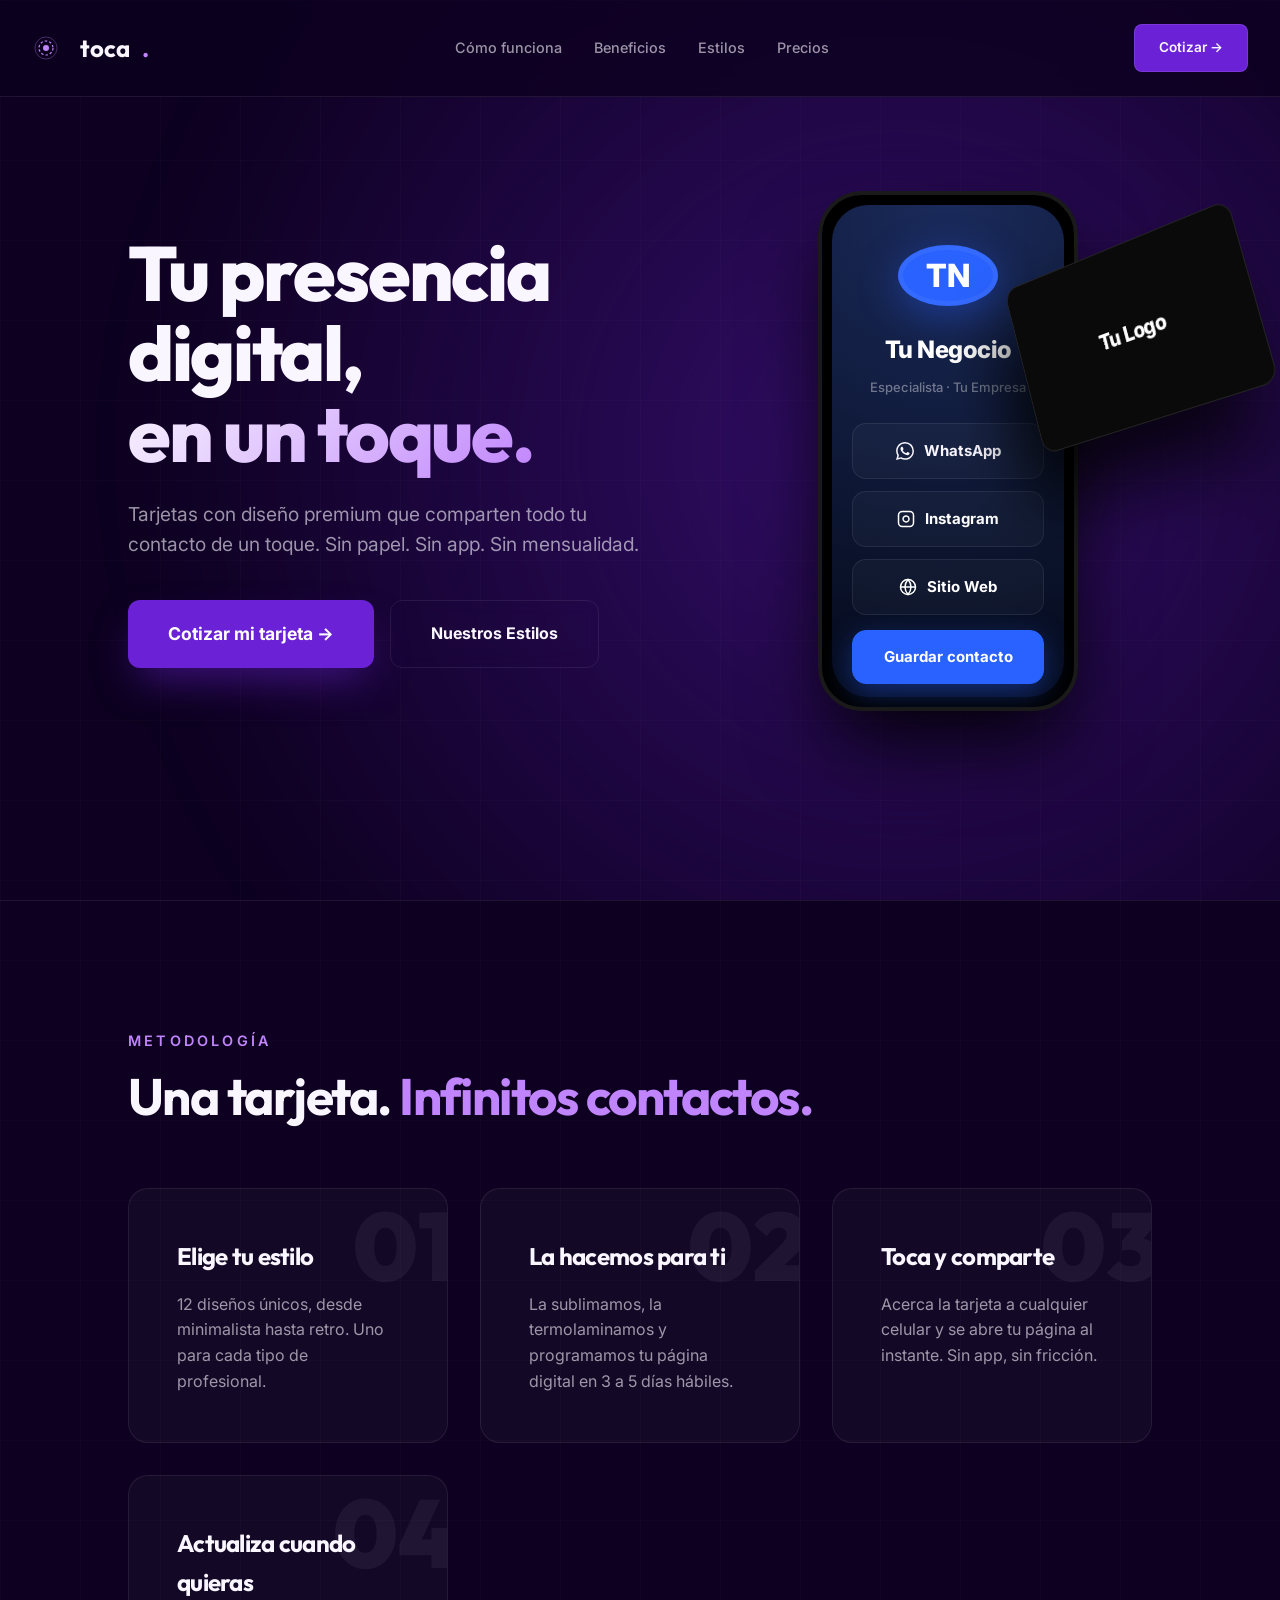
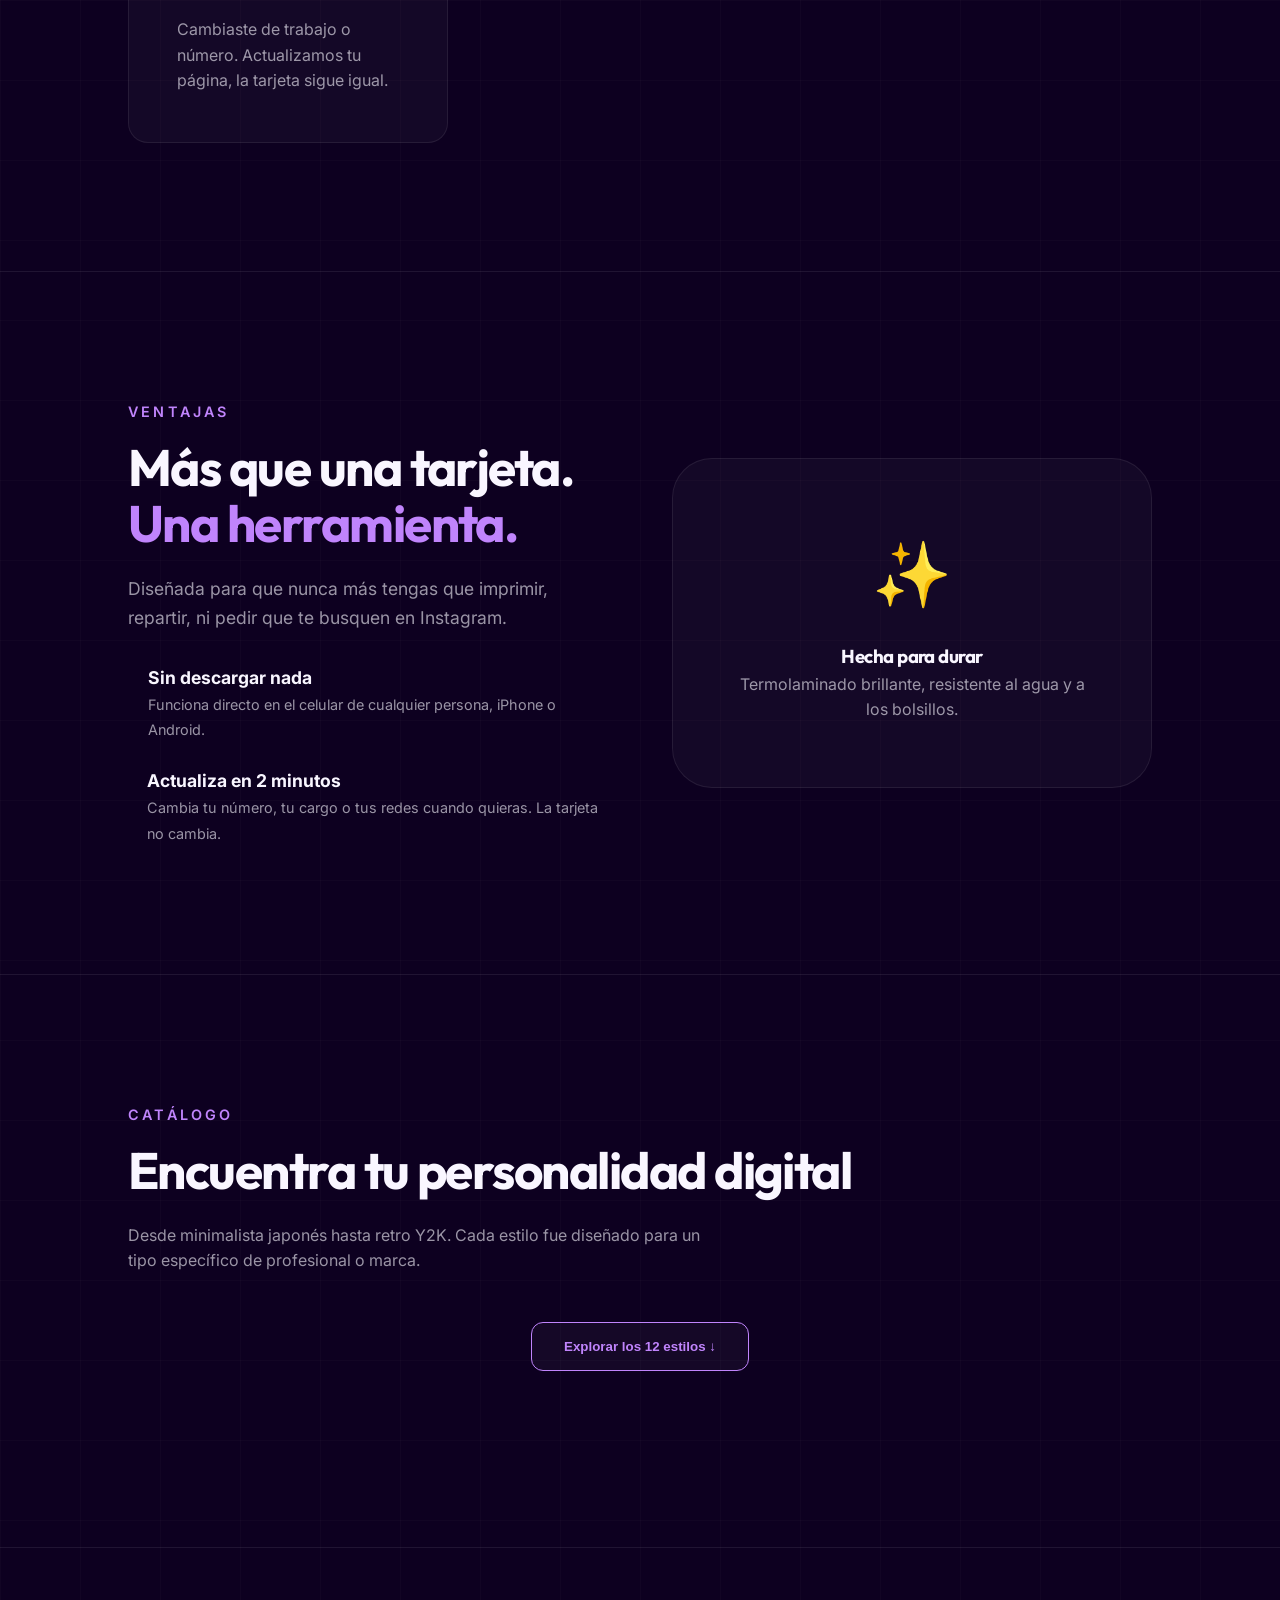
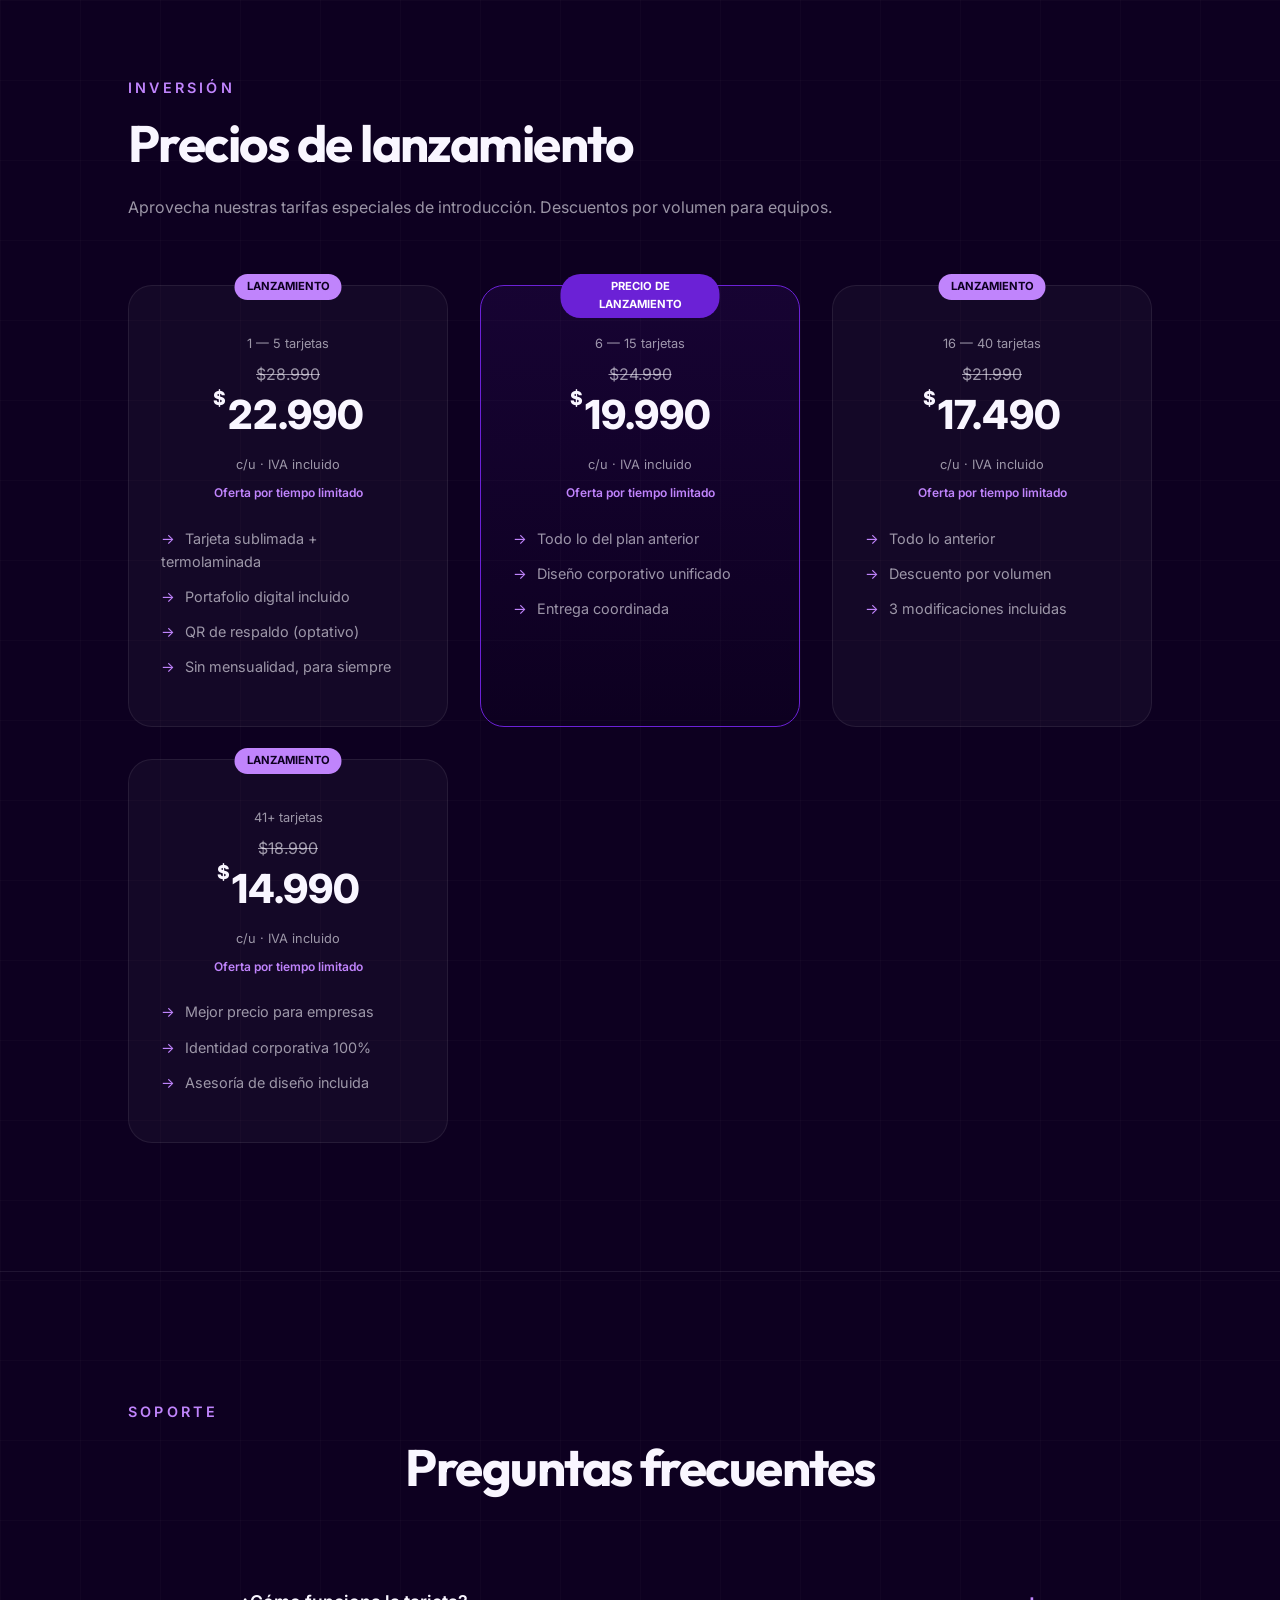
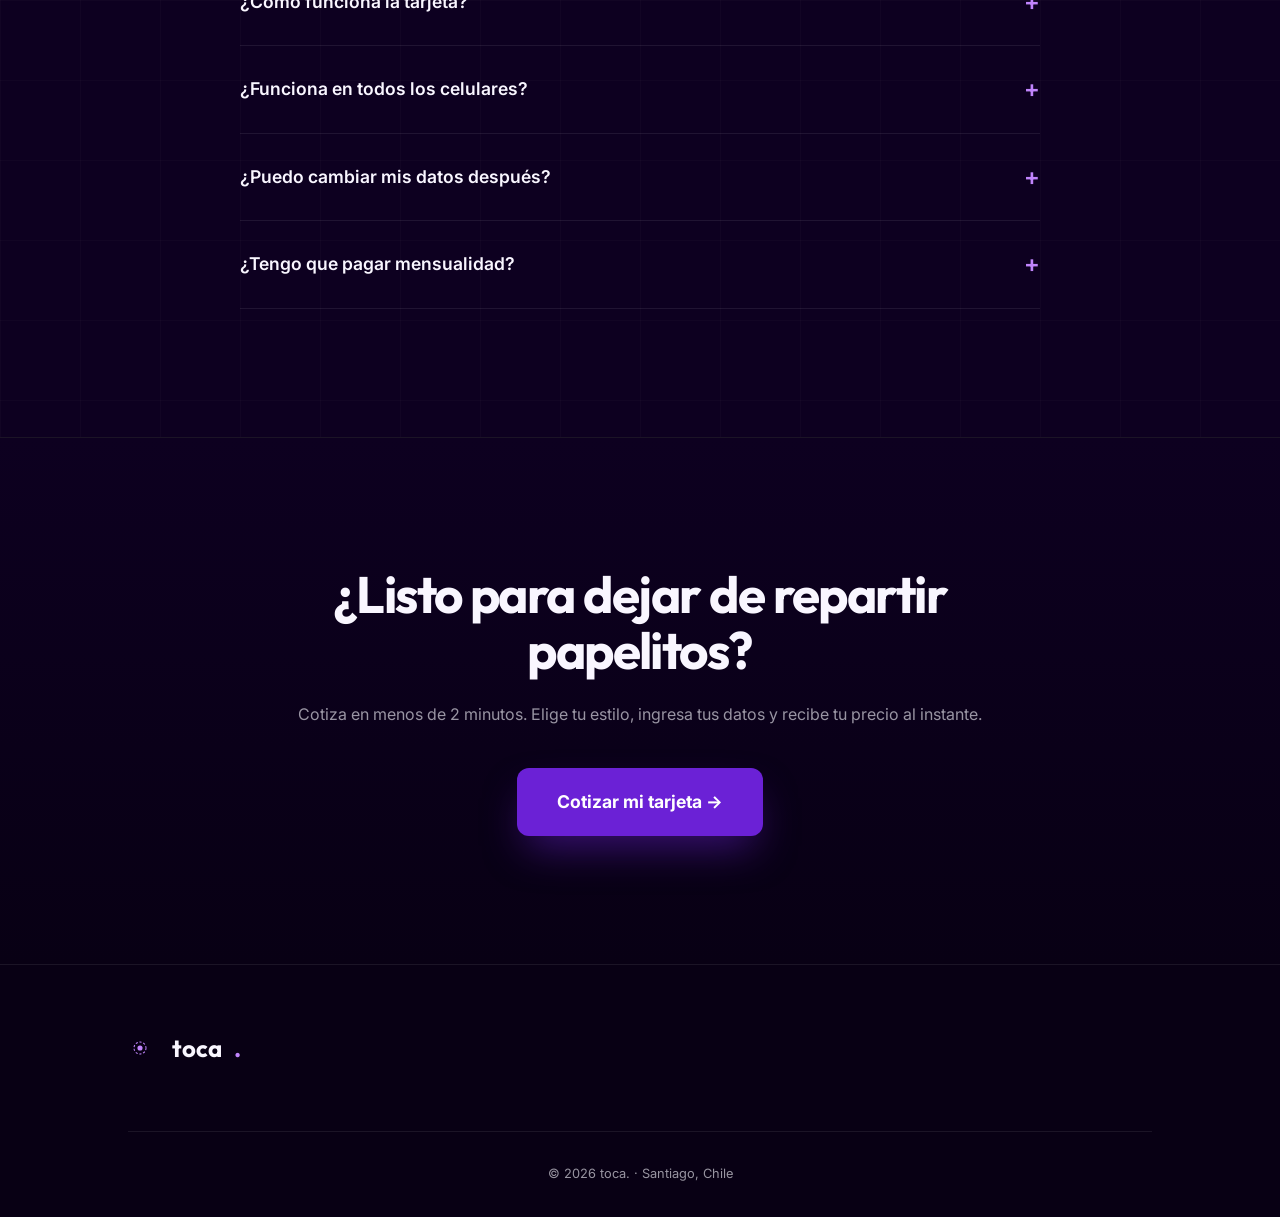
==== commit dd735450: "UI: Full landing page copy overhaul based on proposal" ====
--- a/index.html
+++ b/index.html
@@ -3,7 +3,7 @@
 <head>
     <meta charset="UTF-8">
     <meta name="viewport" content="width=device-width, initial-scale=1.0">
-    <title>toca. — Ingeniería en Presencia Digital</title>
+    <title>toca. — Tu tarjeta digital, en un toque</title>
     <meta name="description" content="Tarjetas digitales premium con diseño de ingeniería. Sublimadas y termolaminadas en Chile.">
     <link rel="stylesheet" href="styles_v2.css">
 </head>
@@ -19,21 +19,21 @@
         toca<span class="logo-dot">.</span>
     </div>
     <div class="nav-links">
-        <a href="#como-funciona">Proceso</a>
-        <a href="#beneficios">Tecnología</a>
+        <a href="#como-funciona">Cómo funciona</a>
+        <a href="#beneficios">Beneficios</a>
         <a href="#estilos">Estilos</a>
         <a href="#precios">Precios</a>
     </div>
-    <a href="cotizar.html" class="nav-btn">Cotizar Proyecto</a>
+    <a href="cotizar.html" class="nav-btn">Cotizar →</a>
 </nav>
 
 <section class="hero">
     <div class="engineering-mesh"></div>
     <div class="hero-content">
-        <h1>Tu presencia digital<br><span>en un toque</span></h1>
-        <p class="hero-sub">Diseñamos tarjetas físicas inteligentes que conectan tu marca con el mundo digital mediante tecnología NFC y acabados premium de ingeniería.</p>
+        <h1>Tu presencia digital,<br><span>en un toque.</span></h1>
+        <p class="hero-sub">Tarjetas con diseño premium que comparten todo tu contacto de un toque. Sin papel. Sin app. Sin mensualidad.</p>
         <div style="display: flex; gap: 1rem; flex-wrap: wrap;">
-            <a href="cotizar.html" class="btn-cta">Empezar ahora</a>
+            <a href="cotizar.html" class="btn-cta">Cotizar mi tarjeta →</a>
             <a href="#estilos" style="padding: 1.25rem 2.5rem; font-weight: 700; border: 1px solid var(--glass-border); border-radius: 12px; backdrop-filter: blur(10px);">Nuestros Estilos</a>
         </div>
     </div>
@@ -79,22 +79,27 @@
 
 <section id="como-funciona">
     <div class="section-tag">Metodología</div>
-    <h2 class="section-title">Una tarjeta física <i>infinitamente conectada</i></h2>
+    <h2 class="section-title">Una tarjeta. <i>Infinitos contactos.</i></h2>
     <div class="grid-steps">
         <div class="step-card">
             <div class="step-num">01</div>
-            <h3>Selección de Estilo</h3>
-            <p>Elige entre 12 configuraciones visuales diseñadas para distintos rangos profesionales.</p>
+            <h3>Elige tu estilo</h3>
+            <p>12 diseños únicos, desde minimalista hasta retro. Uno para cada tipo de profesional.</p>
         </div>
         <div class="step-card">
             <div class="step-num">02</div>
-            <h3>Producción Premium</h3>
-            <p>Sublimación de alta resolución y termolaminado para una durabilidad estructural superior.</p>
+            <h3>La hacemos para ti</h3>
+            <p>La sublimamos, la termolaminamos y programamos tu página digital en 3 a 5 días hábiles.</p>
         </div>
         <div class="step-card">
             <div class="step-num">03</div>
-            <h3>Transferencia NFC</h3>
-            <p>Comparte tu portafolio completo con un solo toque contra cualquier smartphone.</p>
+            <h3>Toca y comparte</h3>
+            <p>Acerca la tarjeta a cualquier celular y se abre tu página al instante. Sin app, sin fricción.</p>
+        </div>
+        <div class="step-card">
+            <div class="step-num">04</div>
+            <h3>Actualiza cuando quieras</h3>
+            <p>Cambiaste de trabajo o número. Actualizamos tu página, la tarjeta sigue igual.</p>
         </div>
     </div>
 </section>
@@ -102,31 +107,31 @@
 <section id="beneficios">
     <div style="display: grid; grid-template-columns: 1fr 1fr; gap: 4rem; align-items: center;">
         <div>
-            <div class="section-tag">Especificaciones</div>
-            <h2 class="section-title">Tecnología sin fricción</h2>
-            <p style="color: var(--text-muted); font-size: 1.1rem; margin-bottom: 2rem;">Nuestro ecosistema elimina los costos recurrentes y el desperdicio de papel.</p>
+            <div class="section-tag">Ventajas</div>
+            <h2 class="section-title">Más que una tarjeta. <i>Una herramienta.</i></h2>
+            <p style="color: var(--text-muted); font-size: 1.1rem; margin-bottom: 2rem;">Diseñada para que nunca más tengas que imprimir, repartir, ni pedir que te busquen en Instagram.</p>
             
             <ul style="list-style: none; display: flex; flex-direction: column; gap: 1.5rem;">
                 <li style="display: flex; gap: 1rem; align-items: flex-start;">
                     <div style="background: var(--purple); width: 4px; height: 100%; border-radius: 2px;"></div>
                     <div>
-                        <strong style="display: block; font-size: 1.1rem;">Zero App Policy</strong>
-                        <span style="color: var(--text-muted); font-size: 0.9rem;">Funciona en el navegador nativo de iOS y Android.</span>
+                        <strong style="display: block; font-size: 1.1rem;">Sin descargar nada</strong>
+                        <span style="color: var(--text-muted); font-size: 0.9rem;">Funciona directo en el celular de cualquier persona, iPhone o Android.</span>
                     </div>
                 </li>
                 <li style="display: flex; gap: 1rem; align-items: flex-start;">
                     <div style="background: var(--purple-light); width: 4px; height: 100%; border-radius: 2px;"></div>
                     <div>
-                        <strong style="display: block; font-size: 1.1rem;">Cloud Updating</strong>
-                        <span style="color: var(--text-muted); font-size: 0.9rem;">Cambia tu información online en tiempo real sin reimprimir.</span>
+                        <strong style="display: block; font-size: 1.1rem;">Actualiza en 2 minutos</strong>
+                        <span style="color: var(--text-muted); font-size: 0.9rem;">Cambia tu número, tu cargo o tus redes cuando quieras. La tarjeta no cambia.</span>
                     </div>
                 </li>
             </ul>
         </div>
         <div style="background: var(--glass-bg); border: 1px solid var(--glass-border); padding: 4rem; border-radius: 40px; text-align: center;">
             <div style="font-size: 4rem; margin-bottom: 1rem;">✨</div>
-            <h3>Acabado Industrial</h3>
-            <p style="color: var(--text-muted);">Termolaminado de grado profesional resistente a rayaduras y agua.</p>
+            <h3>Hecha para durar</h3>
+            <p style="color: var(--text-muted);">Termolaminado brillante, resistente al agua y a los bolsillos.</p>
         </div>
     </div>
 </section>
@@ -172,10 +177,10 @@
             <div class="price-unit">c/u · IVA incluido</div>
             <p style="font-size: 0.75rem; color: var(--purple-light); font-weight: 600; margin-top: -1.5rem; margin-bottom: 1.5rem;">Oferta por tiempo limitado</p>
             <ul class="price-features">
-                <li>Tarjeta física con tecnología NFC</li>
-                <li>Página digital personalizada</li>
-                <li>Sin aplicaciones ni descargas</li>
-                <li>Actualizaciones en tiempo real</li>
+                <li>Tarjeta sublimada + termolaminada</li>
+                <li>Portafolio digital incluido</li>
+                <li>QR de respaldo (optativo)</li>
+                <li>Sin mensualidad, para siempre</li>
             </ul>
         </div>
         <div class="price-card featured">
@@ -245,9 +250,9 @@
 </section>
 
 <section style="text-align: center; background: linear-gradient(180deg, var(--bg) 0%, var(--bg-darker) 100%);">
-    <h2 class="section-title" style="margin: 0 auto 1.5rem;">¿Listo para el siguiente paso?</h2>
-    <p style="color: var(--text-muted); margin-bottom: 2.5rem;">Únete a los profesionales que ya optimizaron su primera impresión.</p>
-    <a href="cotizar.html" class="btn-cta">Configurar mi tarjeta ahora</a>
+    <h2 class="section-title" style="margin: 0 auto 1.5rem;">¿Listo para dejar de repartir papelitos?</h2>
+    <p style="color: var(--text-muted); margin-bottom: 2.5rem;">Cotiza en menos de 2 minutos. Elige tu estilo, ingresa tus datos y recibe tu precio al instante.</p>
+    <a href="cotizar.html" class="btn-cta">Cotizar mi tarjeta →</a>
 </section>
 
 <footer>
@@ -259,14 +264,9 @@
             </svg>
             toca<span class="logo-dot">.</span>
         </div>
-        <div class="nav-links">
-            <a href="#">Privacidad</a>
-            <a href="#">Términos</a>
-            <a href="#">Soporte</a>
-        </div>
     </div>
     <div class="footer-copy">
-        © 2026 toca. · Diseñado bajo estándares de ingeniería digital · Santiago, Chile
+        © 2026 toca. · Santiago, Chile
     </div>
 </footer>
 
